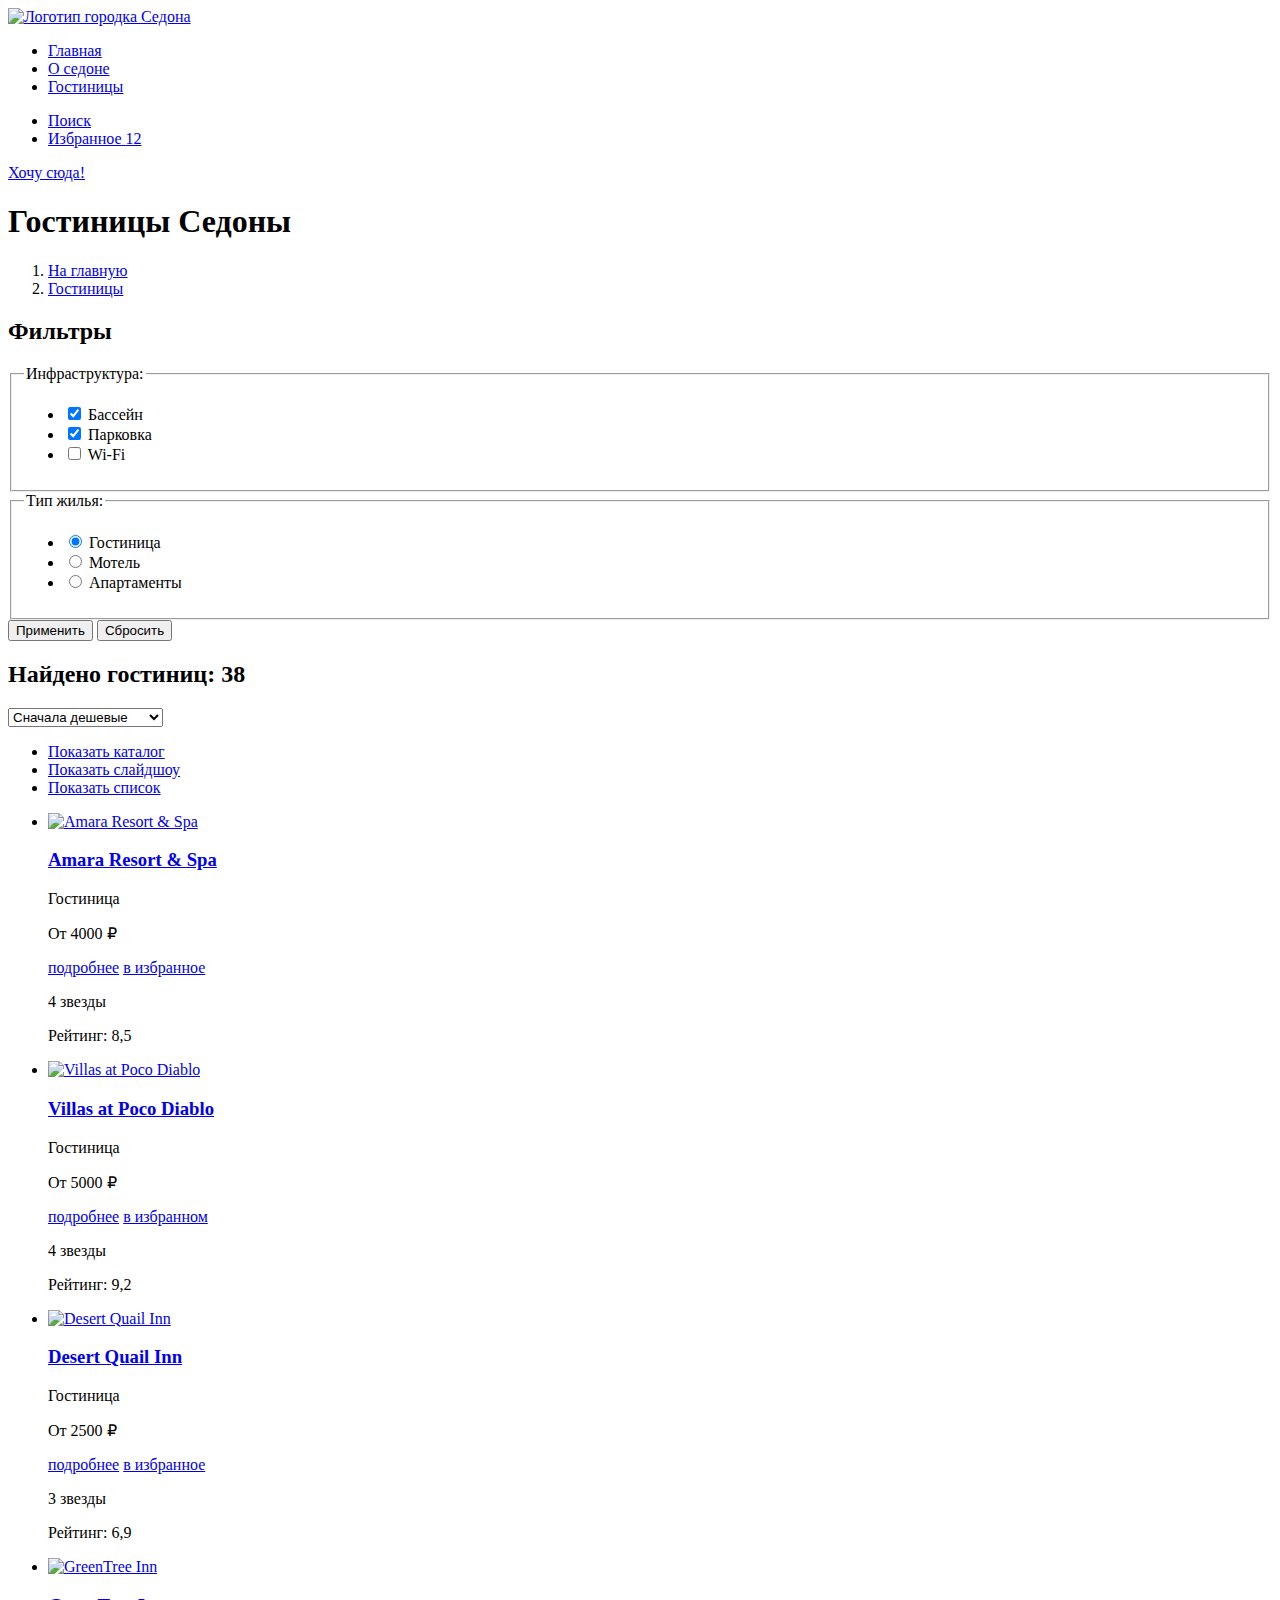
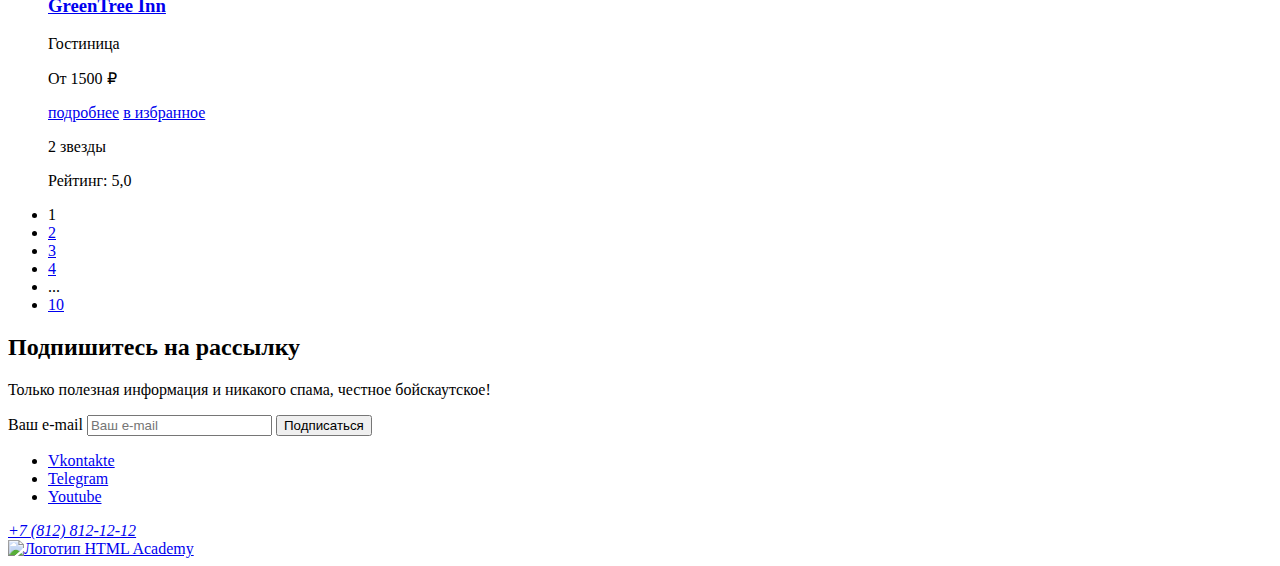
==== catalog.html @ dc504901 "Добавляет верстку с первой редакцией" ====
<!DOCTYPE html>
<html lang="ru">

  <head>
    <meta charset="utf-8">
    <title>Список гостиниц Седоны</title>
  </head>

  <body>
    <header class="main-header">
      <nav class="navigation">
        <a class="navigation-logo" href="index.html">
          <img class="header-logo" src="#" alt="Логотип городка Седона">
        </a>
        <ul class="navigation-list">
          <li class="navigation-item">
            <a class="navigation-link" href="index.html">Главная</a>
          </li>
          <li class="navigation-item">
            <a class="navigation-link" href="about.html">О седоне</a>
          </li>
          <li class="navigation-item">
            <a class="navigation-link" href="catalog.html">Гостиницы</a>
          </li>
        </ul>
        <ul class="navigation-list navigation-user">
          <li class="navigation-item-icon">
            <a class="navigation-link-icon" href="#">
              <span class="visually-hidden">Поиск</span>
            </a>
          </li>
          <li class="navigation-item-icon">
            <a class="navigation-link-icon" href="#">
              <span class="visually-hidden">Избранное</span>
              <span class="notifiaction-quantity">12</span>
            </a>
          </li>
        </ul>
        <a class="navigation-button button-brown" href="#">Хочу сюда!</a>
      </nav>
    </header>
    <main class="main-inner">
      <h1 class="inner-header-title">Гостиницы Седоны</h1>
      <ol class="breadcrumbs-list">
        <li class="breadcrumbs-item">
          <a class="bredcrumbs-link breadcrumbs-index" href="index.html">
            <span class="visually-hidden">На главную</span>
          </a>
        </li>
        <li class="breadcrumbs-item">
          <a class="catalog-list" href="#">Гостиницы</a>
        </li>
      </ol>
      <section class="filter">
        <h2 class="visually-hidden">Фильтры</h2>
        <form class="catalog-filter" action="https://echo.htmlacademy.ru/" method="get">
          <fieldset class="catalog-filter-group">
            <legend class="catalog-filter-title">Инфраструктура:</legend>
            <ul class="catalog-filter-list">
              <li class="catalog-filter-item">
                <label class="control">
                  <input class="control-input" type="checkbox" name="swimming-pool" checked>
                  Бассейн
                </label>
              </li>
              <li class="catalog-filter-item">
                <label class="control">
                  <input class="control-input" type="checkbox" name="parking" checked>
                  Парковка
                </label>
              </li>
              <li class="catalog-filter-item">
                <label class="control">
                  <input class="control-input" type="checkbox" name="wi-fi">
                  Wi-Fi
                </label>
              </li>
            </ul>
          </fieldset>
          <fieldset class="catalog-filter-group">
            <legend class="catalog-filter-title">Тип жилья:</legend>
            <ul class="catalog-filter-list">
              <li class="catalog-filter-item">
                <label class="control">
                  <input class="control-input" type="radio" name="accomodation" value="hotel" checked>
                  Гостиница
                </label>
              </li>
              <li class="catalog-filter-item">
                <label class="control">
                  <input class="control-input" type="radio" name="accomodation" value="motel">
                  Мотель
                </label>
              </li>
              <li class="catalog-filter-item">
                <label class="control">
                  <input class="control-input" type="radio" name="accomodation" value="apartment">
                  Апартаменты
                </label>
              </li>
            </ul>
          </fieldset>
          <button class="button button-blue" type="submit">Применить</button>
          <button class="button button-transparent" type="reset">Сбросить</button>
        </form>
        <h2 class="accomodation-found">Найдено гостиниц: <span>38</span></h2>
        <select class="select-control" aria-label="Сортировка">
          <option value="cheap" selected>Сначала дешевые</option>
          <option value="popular">Сначала популярные</option>
          <option value="expensive">Сначала дорогие</option>
        </select>
        <ul class="view-button">
          <li class="view-button-item">
            <a class="button-view active" href="#">
              <span class="visually-hidden">Показать каталог</span>
            </a>
          </li>
          <li class="view-button-item">
            <a class="button-view" href="#">
              <span class="visually-hidden">Показать слайдшоу</span>
            </a>
          </li>
          <li class="view-button-item">
            <a class="button-view" href="#">
              <span class="visually-hidden">Показать список</span>
            </a>
          </li>
        </ul>
        <ul class="accomodation-list">
          <li class="card">
            <a class="card-link" href="accomodation.html">
              <img class="card-image" src="#" alt="Amara Resort & Spa">
              <h3 class="card-title">Amara Resort & Spa</h3>
            </a>
            <p class="card-type">Гостиница</p>
            <p class="card-value">От 4000 ₽</p>
            <a class="card-button-more button-brown" href="#">подробнее</a>
            <a class="card-button-favorites button-blue" href="#">в избранное</a>
            <p class="card-stars four-stars"><span class="visually-hidden">4 звезды</span></p>
            <p class="card-rating">Рейтинг: 8,5</p>
          </li>
          <li class="card">
            <a class="card-link" href="accomodation.html">
              <img class="card-image" src="#" alt="Villas at Poco Diablo">
              <h3 class="card-title">Villas at Poco Diablo</h3>
            </a>
            <p class="card-type">Гостиница</p>
            <p class="card-value">От 5000 ₽</p>
            <a class="card-button-more button-brown" href="#">подробнее</a>
            <a class="card-button-favorites button-green" href="#">в избранном</a>
            <p class="card-stars four-stars"><span class="visually-hidden">4 звезды</span></p>
            <p class="card-rating">Рейтинг: 9,2</p>
          </li>
          <li class="card">
            <a class="card-link" href="accomodation.html">
              <img class="card-image" src="#" alt="Desert Quail Inn">
              <h3 class="card-title">Desert Quail Inn</h3>
            </a>
            <p class="card-type">Гостиница</p>
            <p class="card-value">От 2500 ₽</p>
            <a class="card-button-more button-brown" href="#">подробнее</a>
            <a class="card-button-favorites button-blue" href="#">в избранное</a>
            <p class="card-stars three-stars"><span class="visually-hidden">3 звезды</span></p>
            <p class="card-rating">Рейтинг: 6,9</p>
          </li>
          <li class="card">
            <a class="card-link" href="accomodation.html">
              <img class="card-image" src="#" alt="GreenTree Inn">
              <h3 class="card-title">GreenTree Inn</h3>
            </a>
            <p class="card-type">Гостиница</p>
            <p class="card-value">От 1500 ₽</p>
            <a class="card-button-more button-brown" href="#">подробнее</a>
            <a class="card-button-favorites button-blue" href="#">в избранное</a>
            <p class="card-stars two-stars"><span class="visually-hidden">2 звезды</span></p>
            <p class="card-rating">Рейтинг: 5,0</p>
          </li>
        </ul>
        <ul class="pagination">
          <li class="pagination-item">
            <a class="pagination-link pagination-active">1</a>
          </li>
          <li class="pagination-item">
            <a class="pagination-link" href="#">2</a>
          </li>
          <li class="pagination-item">
            <a class="pagination-link" href="#">3</a>
          </li>
          <li class="pagination-item">
            <a class="pagination-link" href="#">4</a>
          </li>
          <li class="pagination-item">
            <a class="pagination-text">...</a>
          </li>
          <li class="pagination-item">
            <a class="pagination-link" href="#">10</a>
          </li>
        </ul>
      </section>
      <section class="newsletter">
        <h2 class="newsletter-title">Подпишитесь на рассылку</h2>
        <p class="newsletter-features">Только полезная информация и никакого спама, честное бойскаутское!</p>
        <form class="newsletter-form" action="https://echo.htmlacademy.ru/" method="post">
          <label for="newsletter-email">Ваш e-mail</label>
          <input class="field" placeholder="Ваш e-mail" type="email" name="newsletter-email" id="newsletter-email"
            required>
          <button class="newsletter-button" type="submit">
            <span class="subscription-button">Подписаться</span>
          </button>
        </form>
      </section>
    </main>
    <footer class="main-footer">
      <ul class="social-list">
        <li class="social-item">
          <a class="button-icon" href="https://vk.com/htmlacademy">
            <span class="visually-hidden">Vkontakte</span>
          </a>
        </li>
        <li class="social-item">
          <a class="button-icon" href="https://t.me/htmlacademy">
            <span class="visually-hidden">Telegram</span>
          </a>
        </li>
        <li class="social-item">
          <a class="button-icon" href="https://www.youtube.com/user/htmlacademyru">
            <span class="visually-hidden">Youtube</span>
          </a>
        </li>
      </ul>
      <address class="footer-phone">
        <a class="footer-phone-call" href="tel:+78128121212">+7 (812) 812-12-12</a>
      </address>
      <a class="copyright" href="https://htmlacademy.ru/">
        <img class="htmlacademy-logo" src="#" alt="Логотип HTML Academy">
      </a>
    </footer>
  </body>

</html>
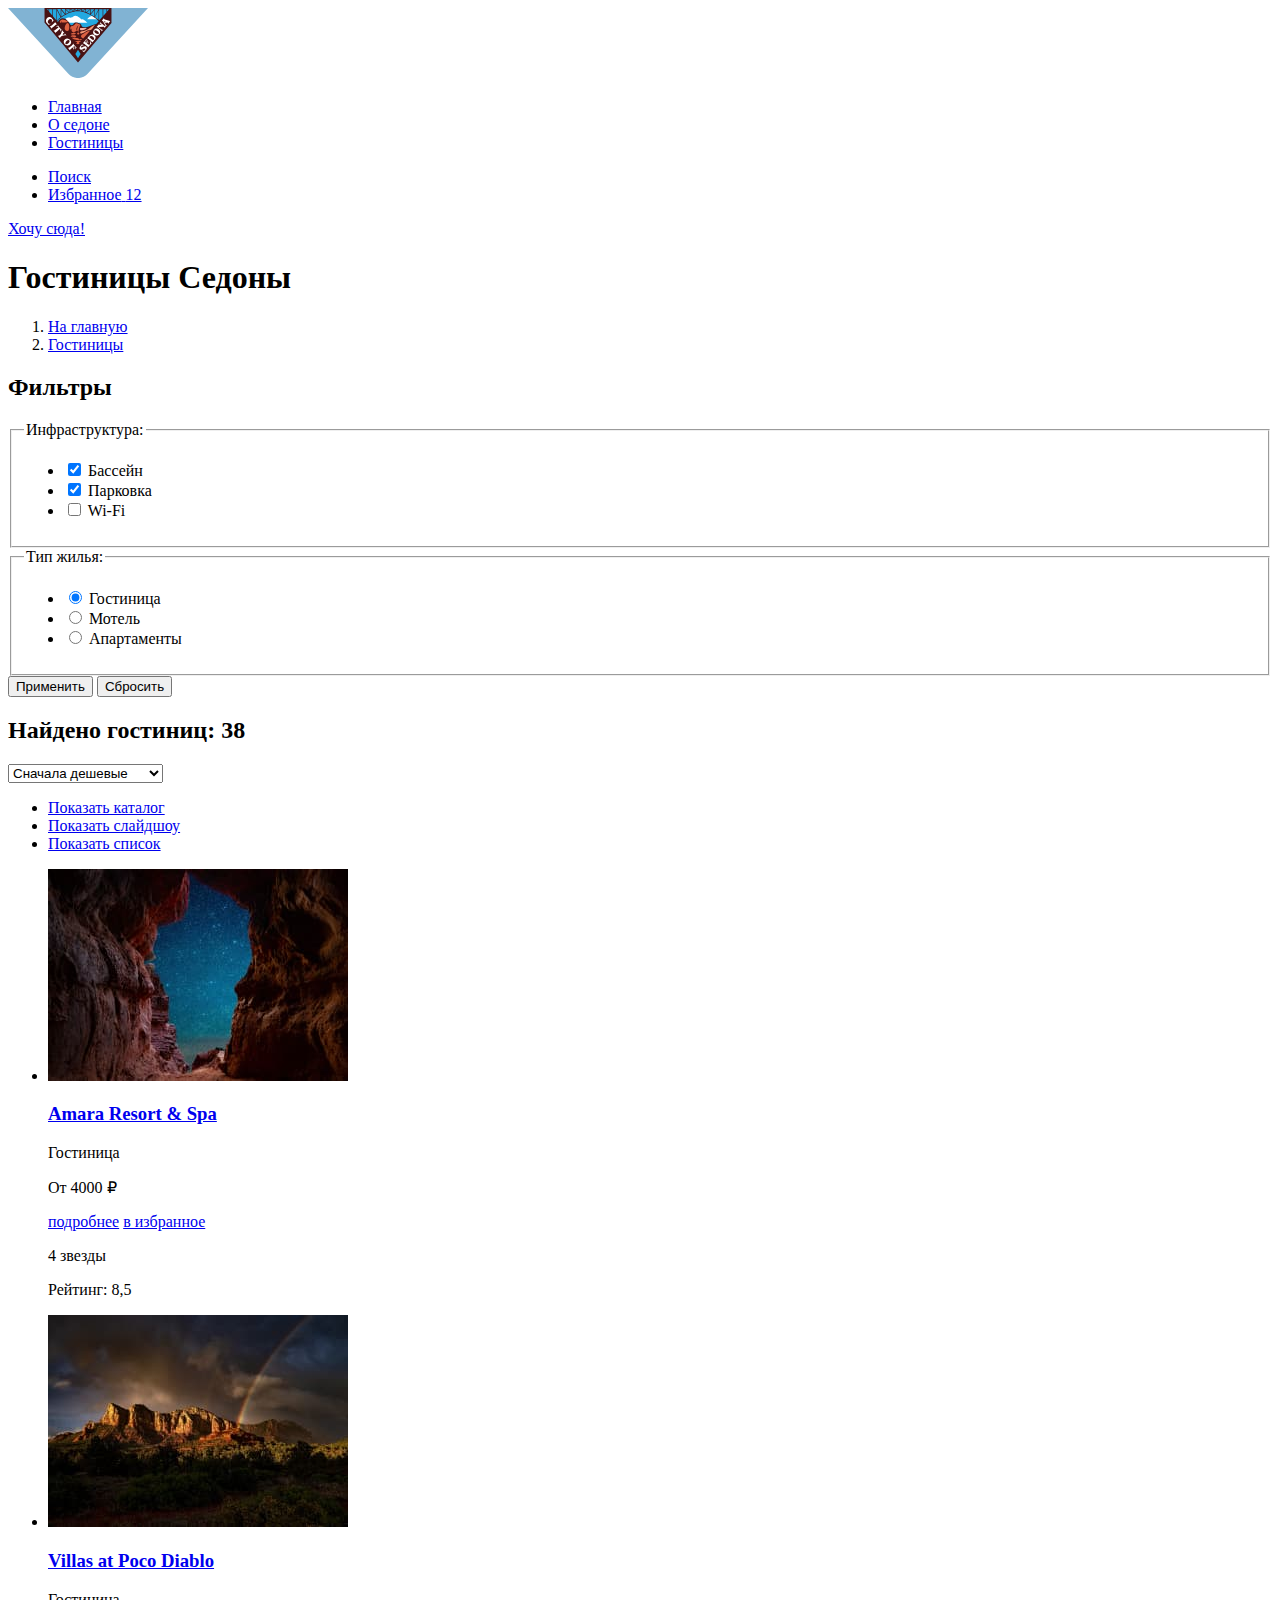
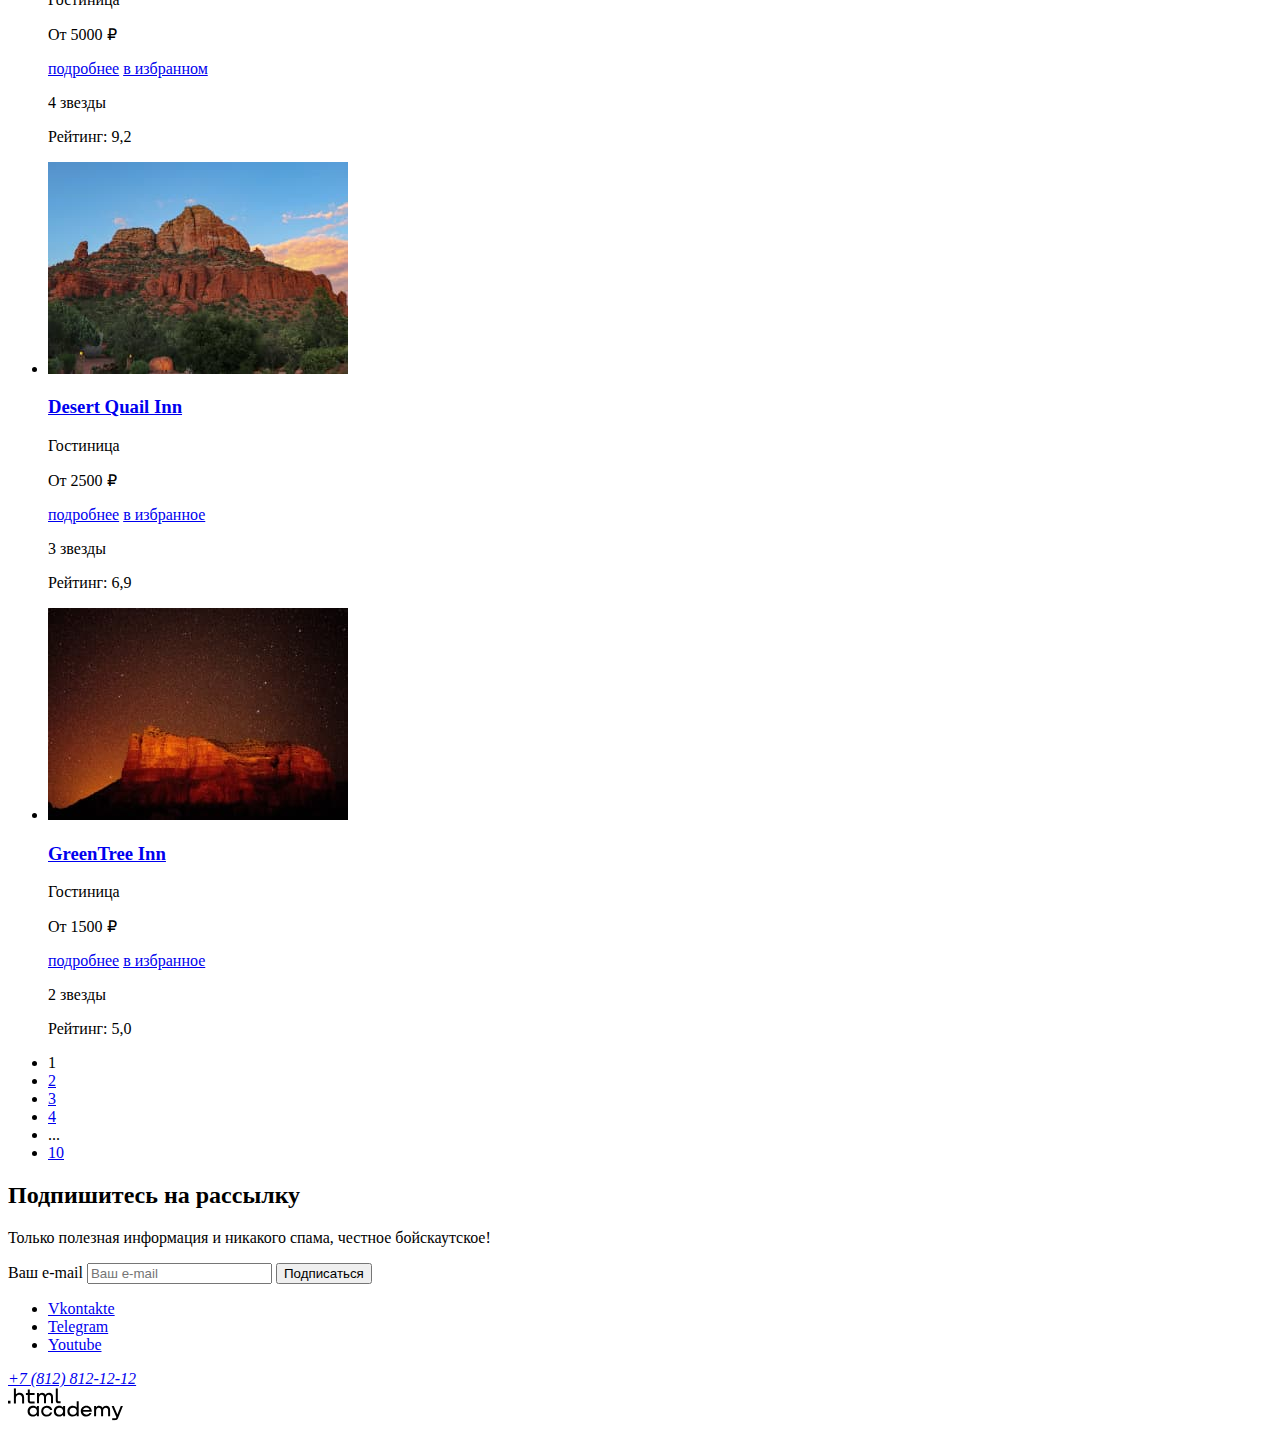
==== commit d54ff46a: "Добавляет классы и контентные изображения" ====
--- a/catalog.html
+++ b/catalog.html
@@ -10,7 +10,8 @@
     <header class="main-header">
       <nav class="navigation">
         <a class="navigation-logo" href="index.html">
-          <img class="header-logo" src="#" alt="Логотип городка Седона">
+          <img class="header-logo" src="images/logo_navigation.svg" width="140" height="70"
+            alt="Логотип городка Седона">
         </a>
         <ul class="navigation-list">
           <li class="navigation-item">
@@ -36,7 +37,7 @@
             </a>
           </li>
         </ul>
-        <a class="navigation-button button-brown" href="#">Хочу сюда!</a>
+        <a class="button navigation-button button-brown" href="#">Хочу сюда!</a>
       </nav>
     </header>
     <main class="main-inner">
@@ -129,49 +130,53 @@
         <ul class="accomodation-list">
           <li class="card">
             <a class="card-link" href="accomodation.html">
-              <img class="card-image" src="#" alt="Amara Resort & Spa">
+              <img class="card-image" src="images/hotel-1.jpg" width="300" height="212"
+                alt="Звездное ночное небо сквозь ущелье">
               <h3 class="card-title">Amara Resort & Spa</h3>
             </a>
             <p class="card-type">Гостиница</p>
             <p class="card-value">От 4000 ₽</p>
-            <a class="card-button-more button-brown" href="#">подробнее</a>
-            <a class="card-button-favorites button-blue" href="#">в избранное</a>
+            <a class="button card-button-more button-brown" href="#">подробнее</a>
+            <a class="button card-button-favorites button-blue" href="#">в избранное</a>
             <p class="card-stars four-stars"><span class="visually-hidden">4 звезды</span></p>
             <p class="card-rating">Рейтинг: 8,5</p>
           </li>
           <li class="card">
             <a class="card-link" href="accomodation.html">
-              <img class="card-image" src="#" alt="Villas at Poco Diablo">
+              <img class="card-image" src="images/hotel-2.jpg" width="300" height="212"
+                alt="Каньон на фоне туч и радуги">
               <h3 class="card-title">Villas at Poco Diablo</h3>
             </a>
             <p class="card-type">Гостиница</p>
             <p class="card-value">От 5000 ₽</p>
-            <a class="card-button-more button-brown" href="#">подробнее</a>
-            <a class="card-button-favorites button-green" href="#">в избранном</a>
+            <a class="button card-button-more button-brown" href="#">подробнее</a>
+            <a class="button card-button-favorites button-green" href="#">в избранном</a>
             <p class="card-stars four-stars"><span class="visually-hidden">4 звезды</span></p>
             <p class="card-rating">Рейтинг: 9,2</p>
           </li>
           <li class="card">
             <a class="card-link" href="accomodation.html">
-              <img class="card-image" src="#" alt="Desert Quail Inn">
+              <img class="card-image" src="images/hotel-3.jpg" width="300" height="212"
+                alt="Каньон посреди деревьев в ясный день">
               <h3 class="card-title">Desert Quail Inn</h3>
             </a>
             <p class="card-type">Гостиница</p>
             <p class="card-value">От 2500 ₽</p>
-            <a class="card-button-more button-brown" href="#">подробнее</a>
-            <a class="card-button-favorites button-blue" href="#">в избранное</a>
+            <a class="button card-button-more button-brown" href="#">подробнее</a>
+            <a class="button card-button-favorites button-blue" href="#">в избранное</a>
             <p class="card-stars three-stars"><span class="visually-hidden">3 звезды</span></p>
             <p class="card-rating">Рейтинг: 6,9</p>
           </li>
           <li class="card">
             <a class="card-link" href="accomodation.html">
-              <img class="card-image" src="#" alt="GreenTree Inn">
+              <img class="card-image" src="images/hotel-4.jpg" width="300" height="212"
+                alt="Каньон на фоне звездного ночного неба">
               <h3 class="card-title">GreenTree Inn</h3>
             </a>
             <p class="card-type">Гостиница</p>
             <p class="card-value">От 1500 ₽</p>
-            <a class="card-button-more button-brown" href="#">подробнее</a>
-            <a class="card-button-favorites button-blue" href="#">в избранное</a>
+            <a class="button card-button-more button-brown" href="#">подробнее</a>
+            <a class="button card-button-favorites button-blue" href="#">в избранное</a>
             <p class="card-stars two-stars"><span class="visually-hidden">2 звезды</span></p>
             <p class="card-rating">Рейтинг: 5,0</p>
           </li>
@@ -198,13 +203,13 @@
         </ul>
       </section>
       <section class="newsletter">
-        <h2 class="newsletter-title">Подпишитесь на рассылку</h2>
-        <p class="newsletter-features">Только полезная информация и никакого спама, честное бойскаутское!</p>
+        <h2 class="information">Подпишитесь на рассылку</h2>
+        <p class="features">Только полезная информация и никакого спама, честное бойскаутское!</p>
         <form class="newsletter-form" action="https://echo.htmlacademy.ru/" method="post">
           <label for="newsletter-email">Ваш e-mail</label>
           <input class="field" placeholder="Ваш e-mail" type="email" name="newsletter-email" id="newsletter-email"
             required>
-          <button class="newsletter-button" type="submit">
+          <button class="button button-big button-blue" type="submit">
             <span class="subscription-button">Подписаться</span>
           </button>
         </form>
@@ -212,17 +217,17 @@
     </main>
     <footer class="main-footer">
       <ul class="social-list">
-        <li class="social-item">
+        <li class="social-list-item">
           <a class="button-icon" href="https://vk.com/htmlacademy">
             <span class="visually-hidden">Vkontakte</span>
           </a>
         </li>
-        <li class="social-item">
+        <li class="social-list-item">
           <a class="button-icon" href="https://t.me/htmlacademy">
             <span class="visually-hidden">Telegram</span>
           </a>
         </li>
-        <li class="social-item">
+        <li class="social-list-item">
           <a class="button-icon" href="https://www.youtube.com/user/htmlacademyru">
             <span class="visually-hidden">Youtube</span>
           </a>
@@ -232,7 +237,8 @@
         <a class="footer-phone-call" href="tel:+78128121212">+7 (812) 812-12-12</a>
       </address>
       <a class="copyright" href="https://htmlacademy.ru/">
-        <img class="htmlacademy-logo" src="#" alt="Логотип HTML Academy">
+        <img class="htmlacademy-logo" src="images/logo_htmlacademy.svg" width="115" height="33"
+          alt="Логотип HTML Academy">
       </a>
     </footer>
   </body>
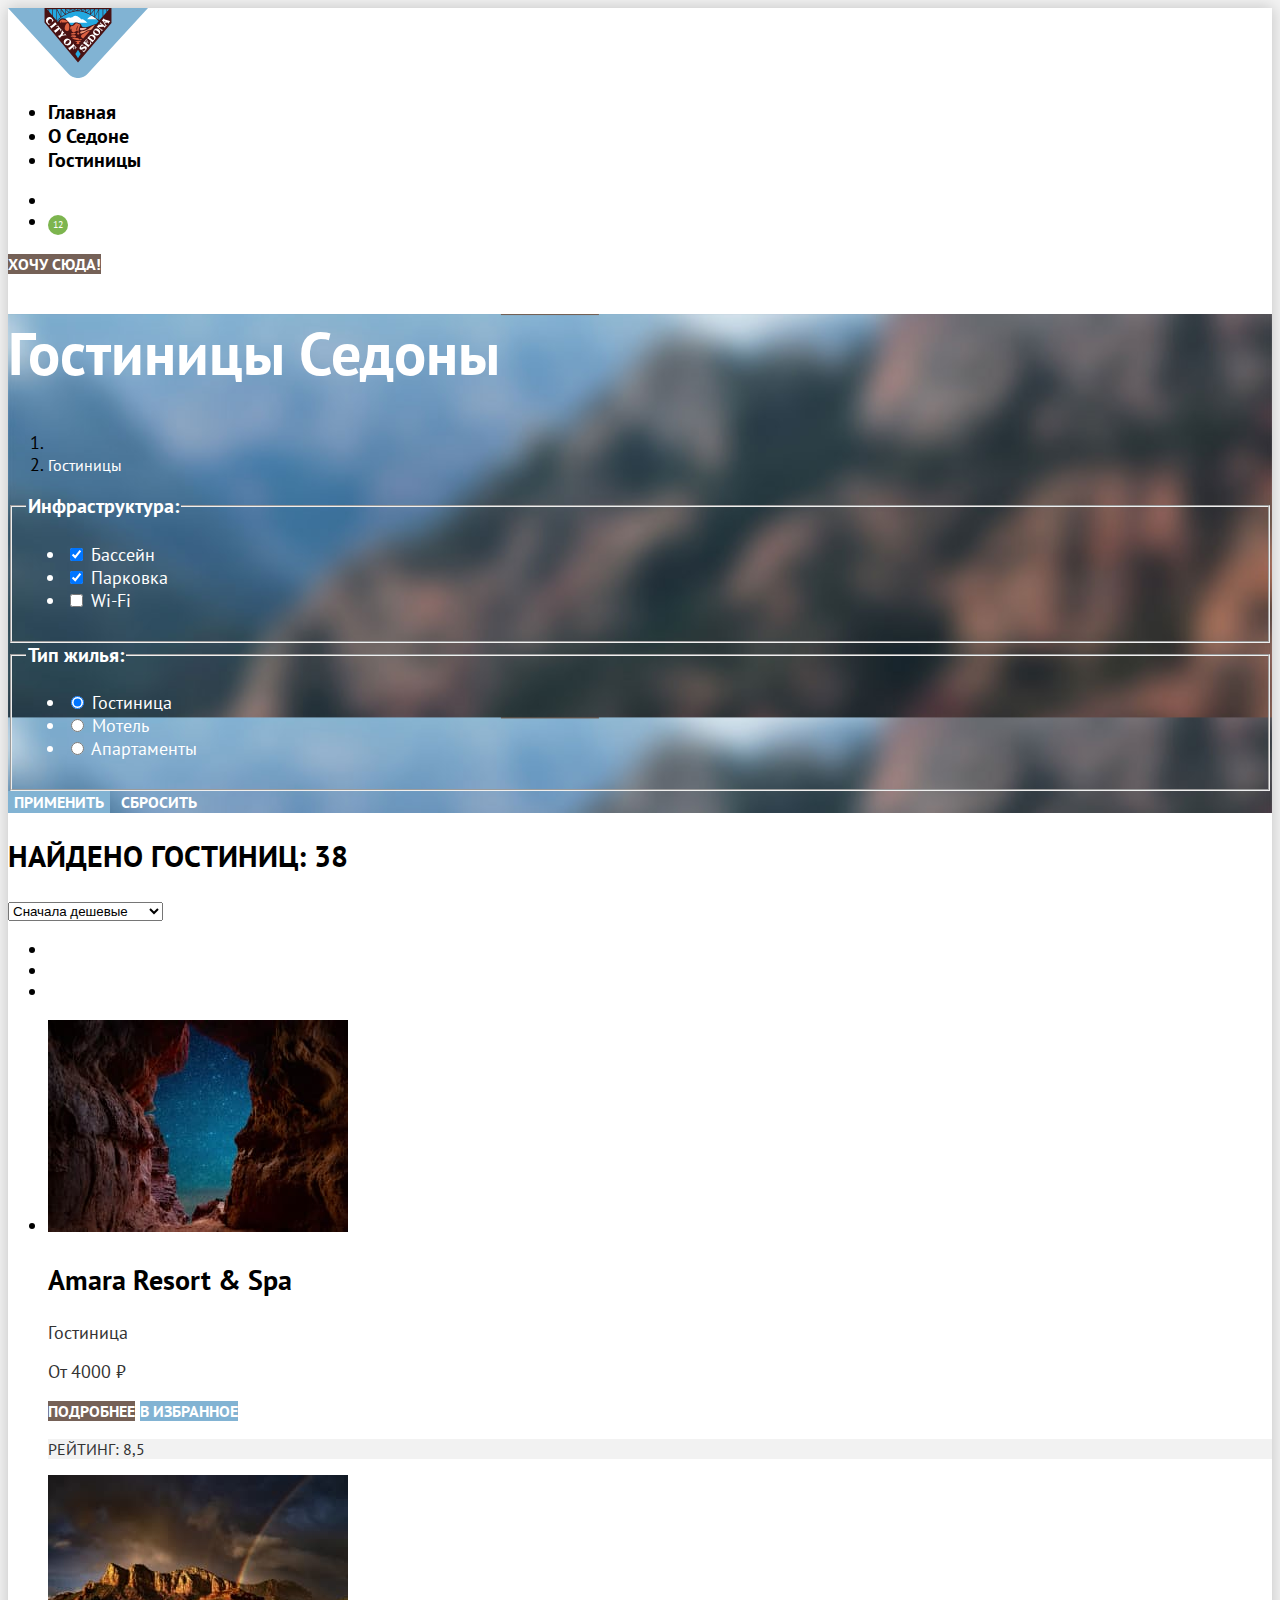
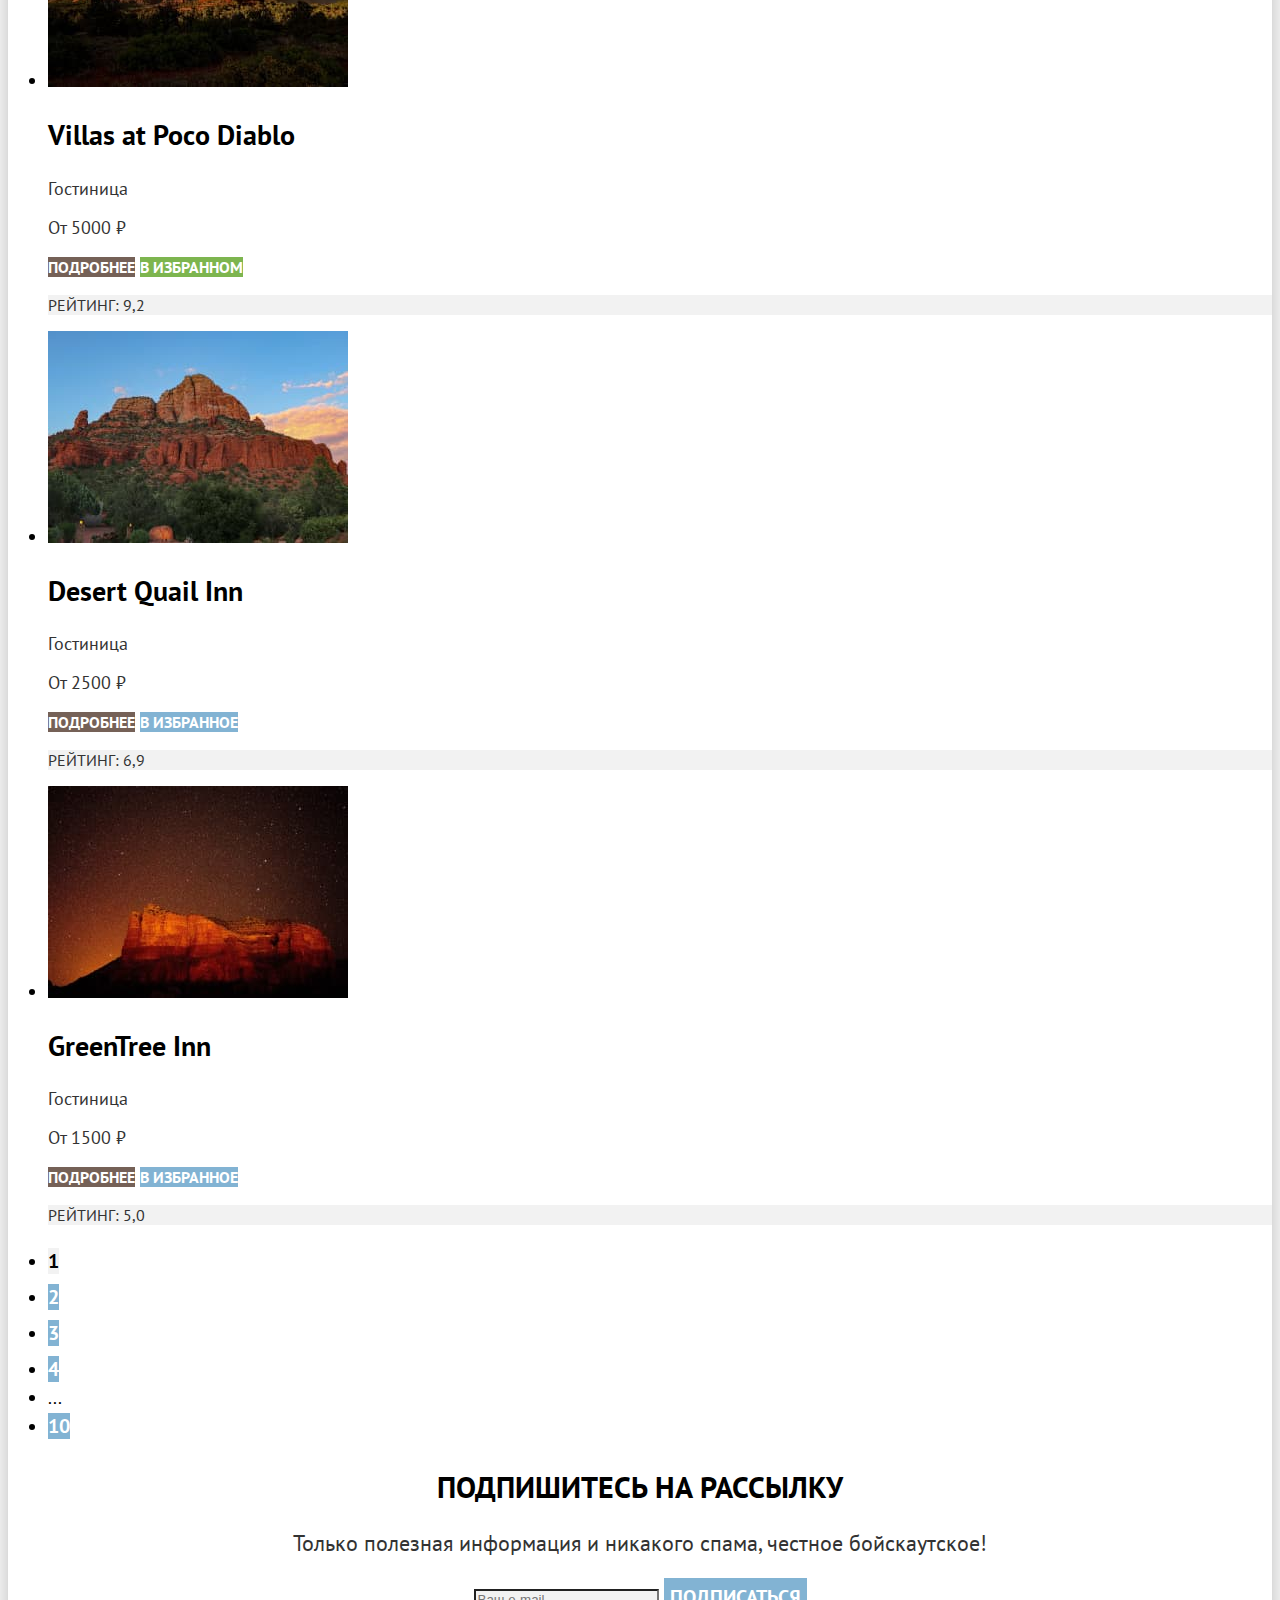
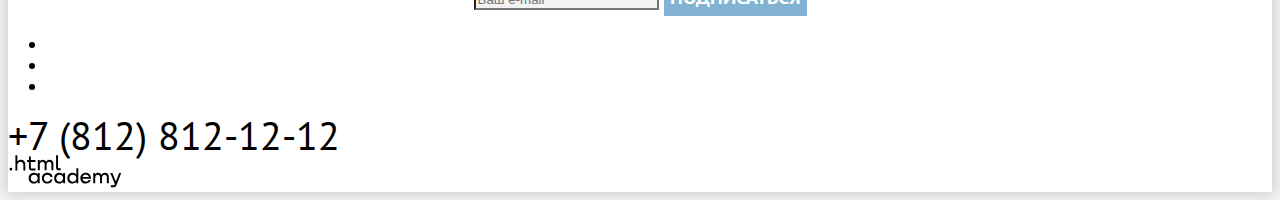
==== commit 2e018c9a: "Добавляет базовые стили" ====
--- a/catalog.html
+++ b/catalog.html
@@ -3,112 +3,116 @@
 
   <head>
     <meta charset="utf-8">
+    <link rel="stylesheet" href="styles/styles.css">
     <title>Список гостиниц Седоны</title>
   </head>
 
   <body>
-    <header class="main-header">
-      <nav class="navigation">
-        <a class="navigation-logo" href="index.html">
-          <img class="header-logo" src="images/logo_navigation.svg" width="140" height="70"
-            alt="Логотип городка Седона">
-        </a>
-        <ul class="navigation-list">
-          <li class="navigation-item">
-            <a class="navigation-link" href="index.html">Главная</a>
-          </li>
-          <li class="navigation-item">
-            <a class="navigation-link" href="about.html">О седоне</a>
-          </li>
-          <li class="navigation-item">
-            <a class="navigation-link" href="catalog.html">Гостиницы</a>
-          </li>
-        </ul>
-        <ul class="navigation-list navigation-user">
-          <li class="navigation-item-icon">
-            <a class="navigation-link-icon" href="#">
-              <span class="visually-hidden">Поиск</span>
-            </a>
-          </li>
-          <li class="navigation-item-icon">
-            <a class="navigation-link-icon" href="#">
-              <span class="visually-hidden">Избранное</span>
-              <span class="notifiaction-quantity">12</span>
-            </a>
-          </li>
-        </ul>
-        <a class="button navigation-button button-brown" href="#">Хочу сюда!</a>
-      </nav>
-    </header>
-    <main class="main-inner">
-      <h1 class="inner-header-title">Гостиницы Седоны</h1>
-      <ol class="breadcrumbs-list">
-        <li class="breadcrumbs-item">
-          <a class="bredcrumbs-link breadcrumbs-index" href="index.html">
-            <span class="visually-hidden">На главную</span>
+    <div class="wrapper">
+      <header class="main-header">
+        <nav class="navigation">
+          <a class="navigation-logo" href="index.html">
+            <img class="header-logo" src="images/logo_navigation.svg" width="140" height="70"
+              alt="Логотип городка Седона">
           </a>
-        </li>
-        <li class="breadcrumbs-item">
-          <a class="catalog-list" href="#">Гостиницы</a>
-        </li>
-      </ol>
-      <section class="filter">
-        <h2 class="visually-hidden">Фильтры</h2>
-        <form class="catalog-filter" action="https://echo.htmlacademy.ru/" method="get">
-          <fieldset class="catalog-filter-group">
-            <legend class="catalog-filter-title">Инфраструктура:</legend>
-            <ul class="catalog-filter-list">
-              <li class="catalog-filter-item">
-                <label class="control">
-                  <input class="control-input" type="checkbox" name="swimming-pool" checked>
-                  Бассейн
-                </label>
-              </li>
-              <li class="catalog-filter-item">
-                <label class="control">
-                  <input class="control-input" type="checkbox" name="parking" checked>
-                  Парковка
-                </label>
-              </li>
-              <li class="catalog-filter-item">
-                <label class="control">
-                  <input class="control-input" type="checkbox" name="wi-fi">
-                  Wi-Fi
-                </label>
-              </li>
-            </ul>
-          </fieldset>
-          <fieldset class="catalog-filter-group">
-            <legend class="catalog-filter-title">Тип жилья:</legend>
-            <ul class="catalog-filter-list">
-              <li class="catalog-filter-item">
-                <label class="control">
-                  <input class="control-input" type="radio" name="accomodation" value="hotel" checked>
-                  Гостиница
-                </label>
-              </li>
-              <li class="catalog-filter-item">
-                <label class="control">
-                  <input class="control-input" type="radio" name="accomodation" value="motel">
-                  Мотель
-                </label>
-              </li>
-              <li class="catalog-filter-item">
-                <label class="control">
-                  <input class="control-input" type="radio" name="accomodation" value="apartment">
-                  Апартаменты
-                </label>
-              </li>
-            </ul>
-          </fieldset>
-          <button class="button button-blue" type="submit">Применить</button>
-          <button class="button button-transparent" type="reset">Сбросить</button>
-        </form>
+          <ul class="navigation-list">
+            <li class="navigation-item">
+              <a class="navigation-link" href="index.html">Главная</a>
+            </li>
+            <li class="navigation-item">
+              <a class="navigation-link" href="about.html">О Седоне</a>
+            </li>
+            <li class="navigation-item">
+              <a class="navigation-link" href="catalog.html">Гостиницы</a>
+            </li>
+          </ul>
+          <ul class="navigation-list navigation-user">
+            <li class="navigation-item-icon">
+              <a class="navigation-link-icon" href="#">
+                <span class="visually-hidden">Поиск</span>
+              </a>
+            </li>
+            <li class="navigation-item-icon">
+              <a class="navigation-link-icon" href="#">
+                <span class="visually-hidden">Избранное</span>
+                <span class="notifiaction-quantity">12</span>
+              </a>
+            </li>
+          </ul>
+          <a class="button navigation-button button-brown" href="#">Хочу сюда!</a>
+        </nav>
+      </header>
+      <main class="main-inner">
+        <div class="main-inner-filter">
+          <h1 class="inner-header-title">Гостиницы Седоны</h1>
+          <ol class="breadcrumbs-list">
+            <li class="breadcrumbs-item">
+              <a class="bredcrumbs-link breadcrumbs-index" href="index.html">
+                <span class="visually-hidden">На главную</span>
+              </a>
+            </li>
+            <li class="breadcrumbs-item">
+              <a class="catalog-list" href="#">Гостиницы</a>
+            </li>
+          </ol>
+          <section class="filter">
+            <h2 class="visually-hidden">Фильтры</h2>
+            <form class="catalog-filter" action="https://echo.htmlacademy.ru/" method="get">
+              <fieldset class="catalog-filter-group">
+                <legend class="catalog-filter-title">Инфраструктура:</legend>
+                <ul class="catalog-filter-list">
+                  <li class="catalog-filter-item">
+                    <label class="control">
+                      <input class="control-input" type="checkbox" name="swimming-pool" checked>
+                      Бассейн
+                    </label>
+                  </li>
+                  <li class="catalog-filter-item">
+                    <label class="control">
+                      <input class="control-input" type="checkbox" name="parking" checked>
+                      Парковка
+                    </label>
+                  </li>
+                  <li class="catalog-filter-item">
+                    <label class="control">
+                      <input class="control-input" type="checkbox" name="wi-fi">
+                      Wi-Fi
+                    </label>
+                  </li>
+                </ul>
+              </fieldset>
+              <fieldset class="catalog-filter-group">
+                <legend class="catalog-filter-title">Тип жилья:</legend>
+                <ul class="catalog-filter-list">
+                  <li class="catalog-filter-item">
+                    <label class="control">
+                      <input class="control-input" type="radio" name="accomodation" value="hotel" checked>
+                      Гостиница
+                    </label>
+                  </li>
+                  <li class="catalog-filter-item">
+                    <label class="control">
+                      <input class="control-input" type="radio" name="accomodation" value="motel">
+                      Мотель
+                    </label>
+                  </li>
+                  <li class="catalog-filter-item">
+                    <label class="control">
+                      <input class="control-input" type="radio" name="accomodation" value="apartment">
+                      Апартаменты
+                    </label>
+                  </li>
+                </ul>
+              </fieldset>
+              <button class="button button-blue" type="submit">Применить</button>
+              <button class="button button-transparent" type="reset">Сбросить</button>
+            </form>
+        </div>
         <h2 class="accomodation-found">Найдено гостиниц: <span>38</span></h2>
         <select class="select-control" aria-label="Сортировка">
-          <option value="cheap" selected>Сначала дешевые</option>
-          <option value="popular">Сначала популярные</option>
-          <option value="expensive">Сначала дорогие</option>
+          <option value="cheap" class="change-color" selected>Сначала дешевые</option>
+          <option value="popular" class="change-color">Сначала популярные</option>
+          <option value="expensive" class="change-color">Сначала дорогие</option>
         </select>
         <ul class="view-button">
           <li class="view-button-item">
@@ -134,8 +138,8 @@
                 alt="Звездное ночное небо сквозь ущелье">
               <h3 class="card-title">Amara Resort & Spa</h3>
             </a>
-            <p class="card-type">Гостиница</p>
-            <p class="card-value">От 4000 ₽</p>
+            <p class="card-type change-color">Гостиница</p>
+            <p class="card-value change-color">От 4000 ₽</p>
             <a class="button card-button-more button-brown" href="#">подробнее</a>
             <a class="button card-button-favorites button-blue" href="#">в избранное</a>
             <p class="card-stars four-stars"><span class="visually-hidden">4 звезды</span></p>
@@ -147,8 +151,8 @@
                 alt="Каньон на фоне туч и радуги">
               <h3 class="card-title">Villas at Poco Diablo</h3>
             </a>
-            <p class="card-type">Гостиница</p>
-            <p class="card-value">От 5000 ₽</p>
+            <p class="card-type change-color">Гостиница</p>
+            <p class="card-value change-color">От 5000 ₽</p>
             <a class="button card-button-more button-brown" href="#">подробнее</a>
             <a class="button card-button-favorites button-green" href="#">в избранном</a>
             <p class="card-stars four-stars"><span class="visually-hidden">4 звезды</span></p>
@@ -160,8 +164,8 @@
                 alt="Каньон посреди деревьев в ясный день">
               <h3 class="card-title">Desert Quail Inn</h3>
             </a>
-            <p class="card-type">Гостиница</p>
-            <p class="card-value">От 2500 ₽</p>
+            <p class="card-type change-color">Гостиница</p>
+            <p class="card-value change-color">От 2500 ₽</p>
             <a class="button card-button-more button-brown" href="#">подробнее</a>
             <a class="button card-button-favorites button-blue" href="#">в избранное</a>
             <p class="card-stars three-stars"><span class="visually-hidden">3 звезды</span></p>
@@ -173,8 +177,8 @@
                 alt="Каньон на фоне звездного ночного неба">
               <h3 class="card-title">GreenTree Inn</h3>
             </a>
-            <p class="card-type">Гостиница</p>
-            <p class="card-value">От 1500 ₽</p>
+            <p class="card-type change-color">Гостиница</p>
+            <p class="card-value change-color">От 1500 ₽</p>
             <a class="button card-button-more button-brown" href="#">подробнее</a>
             <a class="button card-button-favorites button-blue" href="#">в избранное</a>
             <p class="card-stars two-stars"><span class="visually-hidden">2 звезды</span></p>
@@ -201,46 +205,47 @@
             <a class="pagination-link" href="#">10</a>
           </li>
         </ul>
-      </section>
-      <section class="newsletter">
-        <h2 class="information">Подпишитесь на рассылку</h2>
-        <p class="features">Только полезная информация и никакого спама, честное бойскаутское!</p>
-        <form class="newsletter-form" action="https://echo.htmlacademy.ru/" method="post">
-          <label for="newsletter-email">Ваш e-mail</label>
-          <input class="field" placeholder="Ваш e-mail" type="email" name="newsletter-email" id="newsletter-email"
-            required>
-          <button class="button button-big button-blue" type="submit">
-            <span class="subscription-button">Подписаться</span>
-          </button>
-        </form>
-      </section>
-    </main>
-    <footer class="main-footer">
-      <ul class="social-list">
-        <li class="social-list-item">
-          <a class="button-icon" href="https://vk.com/htmlacademy">
-            <span class="visually-hidden">Vkontakte</span>
-          </a>
-        </li>
-        <li class="social-list-item">
-          <a class="button-icon" href="https://t.me/htmlacademy">
-            <span class="visually-hidden">Telegram</span>
-          </a>
-        </li>
-        <li class="social-list-item">
-          <a class="button-icon" href="https://www.youtube.com/user/htmlacademyru">
-            <span class="visually-hidden">Youtube</span>
-          </a>
-        </li>
-      </ul>
-      <address class="footer-phone">
-        <a class="footer-phone-call" href="tel:+78128121212">+7 (812) 812-12-12</a>
-      </address>
-      <a class="copyright" href="https://htmlacademy.ru/">
-        <img class="htmlacademy-logo" src="images/logo_htmlacademy.svg" width="115" height="33"
-          alt="Логотип HTML Academy">
-      </a>
-    </footer>
+        </section>
+        <section class="newsletter">
+          <h2 class="information">Подпишитесь на рассылку</h2>
+          <p class="features change-color">Только полезная информация и никакого спама, честное бойскаутское!</p>
+          <form class="newsletter-form" action="https://echo.htmlacademy.ru/" method="post">
+            <label for="newsletter-email" class="visually-hidden">Ваш e-mail</label>
+            <input class="field" placeholder="Ваш e-mail" type="email" name="newsletter-email" id="newsletter-email"
+              required>
+            <button class="button button-blue" type="submit">
+              <span class="action-button">Подписаться</span>
+            </button>
+          </form>
+        </section>
+      </main>
+      <footer class="main-footer">
+        <ul class="social-list">
+          <li class="social-list-item">
+            <a class="button-icon" href="https://vk.com/htmlacademy">
+              <span class="visually-hidden">Vkontakte</span>
+            </a>
+          </li>
+          <li class="social-list-item">
+            <a class="button-icon" href="https://t.me/htmlacademy">
+              <span class="visually-hidden">Telegram</span>
+            </a>
+          </li>
+          <li class="social-list-item">
+            <a class="button-icon" href="https://www.youtube.com/user/htmlacademyru">
+              <span class="visually-hidden">Youtube</span>
+            </a>
+          </li>
+        </ul>
+        <address class="footer-phone">
+          <a class="footer-phone-call" href="tel:+78128121212">+7 (812) 812-12-12</a>
+        </address>
+        <a class="copyright" href="https://htmlacademy.ru/">
+          <img class="htmlacademy-logo" src="images/logo_htmlacademy.svg" width="115" height="33"
+            alt="Логотип HTML Academy">
+        </a>
+      </footer>
+    </div>
   </body>
 
 </html>
--- a/styles/styles.css
+++ b/styles/styles.css
@@ -0,0 +1,271 @@
+@font-face {
+  font-family: "PT Sans";
+  font-style: normal;
+  font-weight: 400;
+  src: url("../fonts/ptsans-400.woff2") format("woff2");
+  font-display: swap;
+}
+
+@font-face {
+  font-family: "PT Sans";
+  font-style: normal;
+  font-weight: 700;
+  src: url("../fonts/ptsans-700.woff2") format("woff2");
+  font-display: swap;
+}
+
+body {
+font-family: "PT Sans", "Arial", sans-serif;
+font-size: 18px;
+line-height: 21px;
+color: #000000;
+background-color: #F2F2F2;
+font-weight: 400;
+}
+
+.navigation-link {
+  font-size: 20px;
+  line-height: 24px;
+  font-weight: 700;
+  color: #000000;
+  text-decoration:none;
+}
+
+.visually-hidden {
+  position: absolute;
+  width: 1px;
+  height: 1px;
+  margin: -1px;
+  border: 0;
+  padding: 0;
+  white-space: nowrap;
+  clip-path: inset(100%);
+  clip: rect(0 0 0 0);
+  overflow: hidden;
+}
+
+.notifiaction-quantity {
+  font-size: 10px;
+  line-height: 10px;
+  color: #FFFFFF;
+  text-align: center;
+  border-radius: 50%;
+  background-color: #7DB54F;
+  padding: 5px 3px;
+  min-width: 20px;
+  display: inline-block;
+  box-sizing: border-box;
+}
+
+.main-index .hero{
+  background-color: #63787D;
+  background-image: url("../images/decorative_cover.svg"), url("../images/main_index_background.jpg");
+  background-size: 100% auto, cover;
+  background-repeat: no-repeat;
+  background-position: center bottom, left top;
+}
+
+.information {
+  font-size: 30px;
+  line-height: 36px;
+  font-weight: 700;
+  text-align: center;
+  text-transform: uppercase;
+}
+
+.features {
+  font-size: 22px;
+  line-height: 26px;
+  text-align: center;
+}
+
+.advantages-title {
+  font-size: 24px;
+  line-height: 28px;
+  font-weight: 700;
+  text-transform: uppercase;
+  text-align: center;
+}
+
+.advantages-description {
+  text-align: center;
+}
+
+.dark-background-color {
+  color: #FFFFFF;
+  background-color: #82B3D3;
+}
+
+.light-background-color {
+  background-color: rgba(131, 179, 211, 0.12);
+}
+
+.medium-background-color {
+  background-color: rgba(131, 179, 211, 0.2);
+}
+
+.infrastructure {
+  background-color: #FFFFFF;
+}
+
+.infrastructure-title {
+  font-size: 24px;
+  line-height: 28px;
+  font-qeight: 700;
+  text-transform: uppercase;
+  text-align: center;
+}
+
+.infrastructure-description {
+  text-align: center;
+  color: #333333;
+}
+
+.main-index .newsletter {
+  background-color: #637579;
+  background-image: url("../images/index_subscription_background.png");
+  background-size: 100% auto;
+  background-repeat: no-repeat;
+  color: #FFFFFF;
+}
+
+.newsletter-email {
+ line-height: 24px;
+ background-color: #F2F2F2;
+}
+
+.newsletter {
+  text-align: center;
+}
+
+.social-list-item a {
+  text-decoration: none;
+  color: #000000;
+}
+
+.footer-phone-call {
+  font-size: 40px;
+  line-height: 40px;
+  text-align: center;
+  color: #000000;
+  text-decoration: none;
+  font-style: normal;
+}
+
+.main-inner-filter {
+  background-image: url("../images/catalog_filter_background.png");
+  repeat: no-repeat;
+  background-size: 100% auto;
+  color: #000000;
+  background-color: #656366;
+}
+
+.inner-header-title {
+  font-size: 60px;
+  line-height: 78px;
+  color: #FFFFFF;
+}
+
+.breadcrumbs-item a {
+  color: #FFFFFF;
+  font-size: 16px;
+  text-decoration: none;
+}
+
+.catalog-filter-title {
+  font-size: 20px;
+  line-height: 24px;
+  font-weight: 700;
+  color: #FFFFFF;
+}
+
+.catalog-filter-item {
+  line-height: 23px;
+  color: #FFFFFF;
+}
+
+.accomodation-found {
+  font-size: 30px;
+  line-height: 36px;
+  font-weight: 700;
+  text-transform: uppercase;
+}
+
+.card-link {
+  font-size: 24px;
+  line-height: 28px;
+  text-decoration: none;
+  color: #000000;
+}
+
+.card-rating {
+  font-size: 16px;
+  line-height: 20px;
+  text-transform: uppercase;
+  background-color: #F2F2F2;
+  color: #333333;
+}
+
+.pagination-link {
+  font-size: 20px;
+  line-height: 36px;
+  font-weight: 700;
+  color: #FFFFFF;
+  background-color: #82B3D3;
+  text-decoration: none;
+}
+
+.pagination-active {
+  color: #000000;
+  background-color: #F2F2F2;
+}
+
+.change-color {
+  color: #333333;
+}
+
+.button {
+  color: #FFFFFF;
+  text-decoration: none;
+  text-transform: uppercase;
+  font-weight: 700;
+  font-size: 16px;
+  line-height: 20px;
+  text-align: center;
+  border: none;
+  font-family: "PT Sans";
+}
+
+.button-brown {
+  background-color: #756157;
+}
+
+.button-blue {
+  background-color: #82B3D3;
+}
+
+.button-green {
+  background-color: #7DB54F;
+}
+
+.button-transparent {
+  background-color: transparent;
+}
+
+.action-button {
+  font-size: 20px;
+  line-height: 36px;
+}
+
+.field {
+  background-color: #F2F2F2;
+}
+
+.wrapper {
+  box-shadow: 0px 0px 15px 0px rgba(0, 0, 0, 0.2);
+  background-color: #FFFFFF;
+}
+
+.hotel-search {
+  text-align: center;
+}
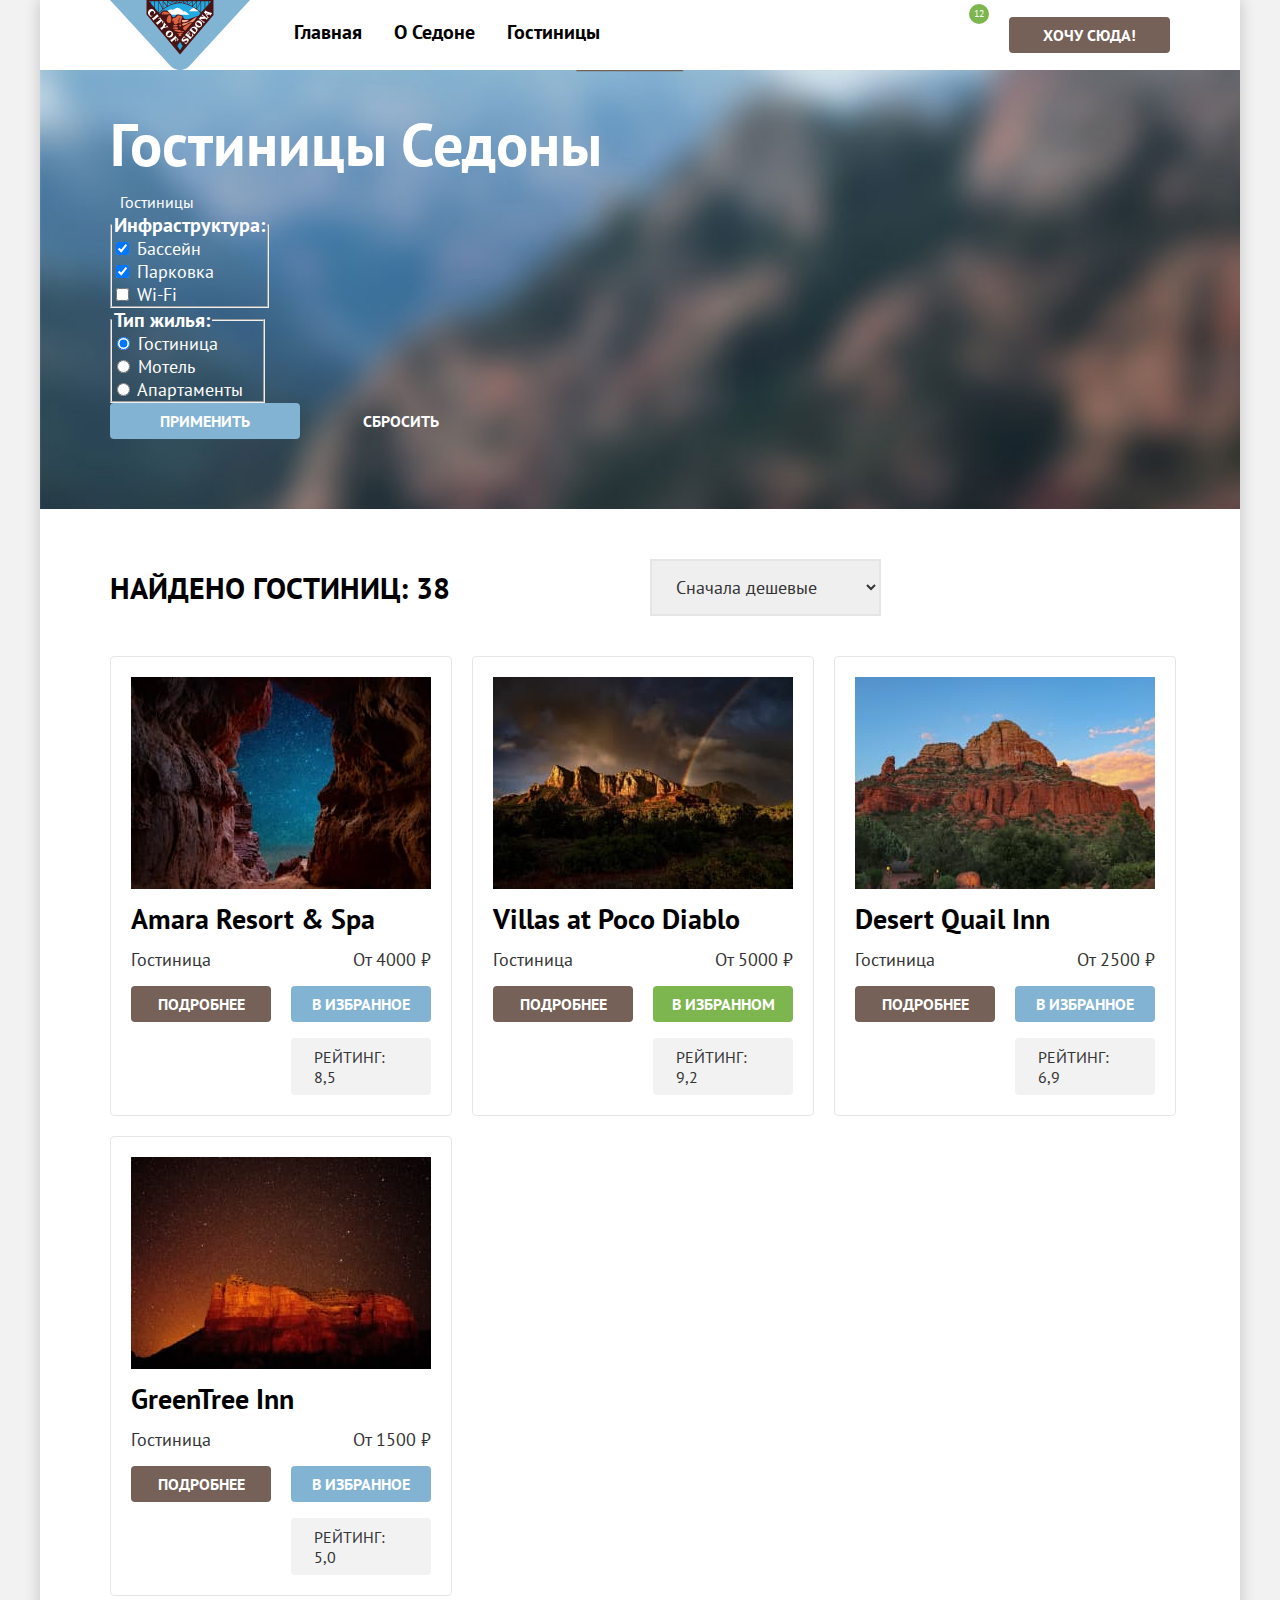
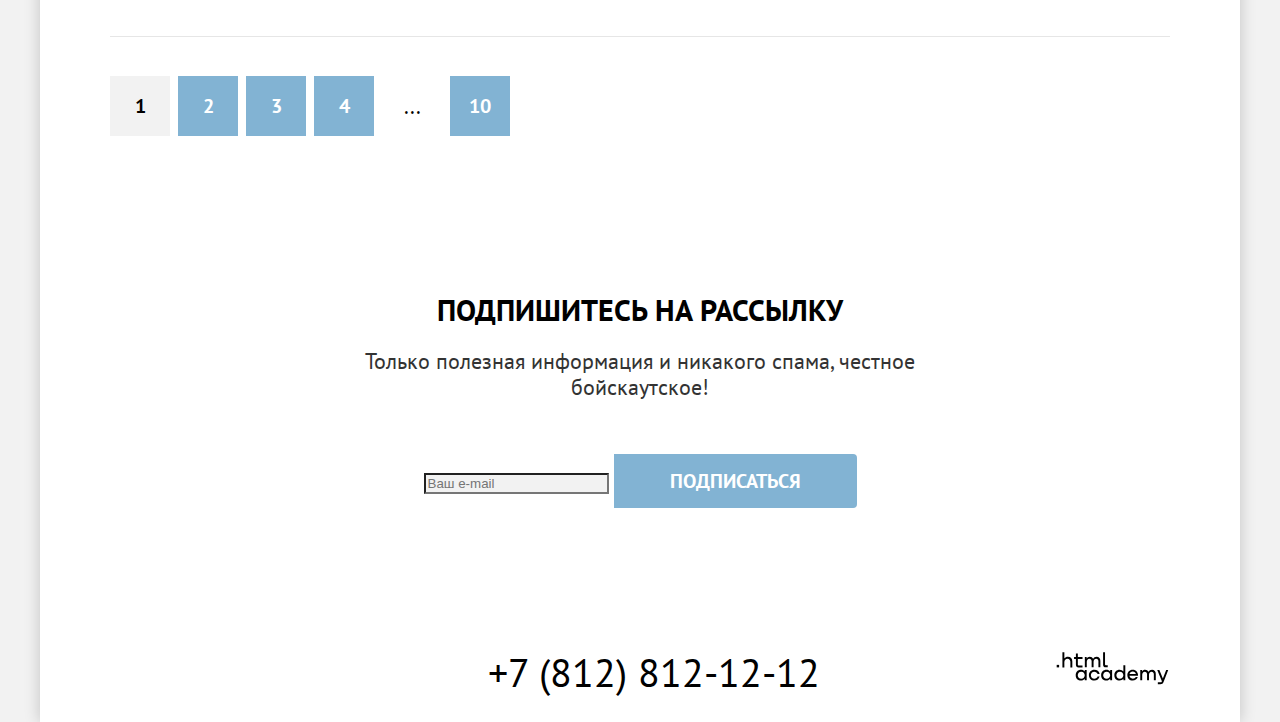
==== commit 6503bc25: "Добавляет крупные и мелкие сетки" ====
--- a/catalog.html
+++ b/catalog.html
@@ -15,7 +15,7 @@
             <img class="header-logo" src="images/logo_navigation.svg" width="140" height="70"
               alt="Логотип городка Седона">
           </a>
-          <ul class="navigation-list">
+          <ul class="navigation-list navigation-menu">
             <li class="navigation-item">
               <a class="navigation-link" href="index.html">Главная</a>
             </li>
@@ -42,182 +42,191 @@
           <a class="button navigation-button button-brown" href="#">Хочу сюда!</a>
         </nav>
       </header>
-      <main class="main-inner">
-        <div class="main-inner-filter">
-          <h1 class="inner-header-title">Гостиницы Седоны</h1>
-          <ol class="breadcrumbs-list">
-            <li class="breadcrumbs-item">
-              <a class="bredcrumbs-link breadcrumbs-index" href="index.html">
-                <span class="visually-hidden">На главную</span>
-              </a>
-            </li>
-            <li class="breadcrumbs-item">
-              <a class="catalog-list" href="#">Гостиницы</a>
-            </li>
-          </ol>
-          <section class="filter">
-            <h2 class="visually-hidden">Фильтры</h2>
-            <form class="catalog-filter" action="https://echo.htmlacademy.ru/" method="get">
-              <fieldset class="catalog-filter-group">
-                <legend class="catalog-filter-title">Инфраструктура:</legend>
-                <ul class="catalog-filter-list">
-                  <li class="catalog-filter-item">
-                    <label class="control">
-                      <input class="control-input" type="checkbox" name="swimming-pool" checked>
-                      Бассейн
-                    </label>
-                  </li>
-                  <li class="catalog-filter-item">
-                    <label class="control">
-                      <input class="control-input" type="checkbox" name="parking" checked>
-                      Парковка
-                    </label>
-                  </li>
-                  <li class="catalog-filter-item">
-                    <label class="control">
-                      <input class="control-input" type="checkbox" name="wi-fi">
-                      Wi-Fi
-                    </label>
-                  </li>
-                </ul>
-              </fieldset>
-              <fieldset class="catalog-filter-group">
-                <legend class="catalog-filter-title">Тип жилья:</legend>
-                <ul class="catalog-filter-list">
-                  <li class="catalog-filter-item">
-                    <label class="control">
-                      <input class="control-input" type="radio" name="accomodation" value="hotel" checked>
-                      Гостиница
-                    </label>
-                  </li>
-                  <li class="catalog-filter-item">
-                    <label class="control">
-                      <input class="control-input" type="radio" name="accomodation" value="motel">
-                      Мотель
-                    </label>
-                  </li>
-                  <li class="catalog-filter-item">
-                    <label class="control">
-                      <input class="control-input" type="radio" name="accomodation" value="apartment">
-                      Апартаменты
-                    </label>
-                  </li>
-                </ul>
-              </fieldset>
-              <button class="button button-blue" type="submit">Применить</button>
-              <button class="button button-transparent" type="reset">Сбросить</button>
-            </form>
-        </div>
-        <h2 class="accomodation-found">Найдено гостиниц: <span>38</span></h2>
-        <select class="select-control" aria-label="Сортировка">
-          <option value="cheap" class="change-color" selected>Сначала дешевые</option>
-          <option value="popular" class="change-color">Сначала популярные</option>
-          <option value="expensive" class="change-color">Сначала дорогие</option>
-        </select>
-        <ul class="view-button">
-          <li class="view-button-item">
-            <a class="button-view active" href="#">
-              <span class="visually-hidden">Показать каталог</span>
-            </a>
-          </li>
-          <li class="view-button-item">
-            <a class="button-view" href="#">
-              <span class="visually-hidden">Показать слайдшоу</span>
-            </a>
-          </li>
-          <li class="view-button-item">
-            <a class="button-view" href="#">
-              <span class="visually-hidden">Показать список</span>
-            </a>
-          </li>
-        </ul>
-        <ul class="accomodation-list">
-          <li class="card">
-            <a class="card-link" href="accomodation.html">
-              <img class="card-image" src="images/hotel-1.jpg" width="300" height="212"
-                alt="Звездное ночное небо сквозь ущелье">
-              <h3 class="card-title">Amara Resort & Spa</h3>
-            </a>
-            <p class="card-type change-color">Гостиница</p>
-            <p class="card-value change-color">От 4000 ₽</p>
-            <a class="button card-button-more button-brown" href="#">подробнее</a>
-            <a class="button card-button-favorites button-blue" href="#">в избранное</a>
-            <p class="card-stars four-stars"><span class="visually-hidden">4 звезды</span></p>
-            <p class="card-rating">Рейтинг: 8,5</p>
-          </li>
-          <li class="card">
-            <a class="card-link" href="accomodation.html">
-              <img class="card-image" src="images/hotel-2.jpg" width="300" height="212"
-                alt="Каньон на фоне туч и радуги">
-              <h3 class="card-title">Villas at Poco Diablo</h3>
-            </a>
-            <p class="card-type change-color">Гостиница</p>
-            <p class="card-value change-color">От 5000 ₽</p>
-            <a class="button card-button-more button-brown" href="#">подробнее</a>
-            <a class="button card-button-favorites button-green" href="#">в избранном</a>
-            <p class="card-stars four-stars"><span class="visually-hidden">4 звезды</span></p>
-            <p class="card-rating">Рейтинг: 9,2</p>
-          </li>
-          <li class="card">
-            <a class="card-link" href="accomodation.html">
-              <img class="card-image" src="images/hotel-3.jpg" width="300" height="212"
-                alt="Каньон посреди деревьев в ясный день">
-              <h3 class="card-title">Desert Quail Inn</h3>
-            </a>
-            <p class="card-type change-color">Гостиница</p>
-            <p class="card-value change-color">От 2500 ₽</p>
-            <a class="button card-button-more button-brown" href="#">подробнее</a>
-            <a class="button card-button-favorites button-blue" href="#">в избранное</a>
-            <p class="card-stars three-stars"><span class="visually-hidden">3 звезды</span></p>
-            <p class="card-rating">Рейтинг: 6,9</p>
-          </li>
-          <li class="card">
-            <a class="card-link" href="accomodation.html">
-              <img class="card-image" src="images/hotel-4.jpg" width="300" height="212"
-                alt="Каньон на фоне звездного ночного неба">
-              <h3 class="card-title">GreenTree Inn</h3>
-            </a>
-            <p class="card-type change-color">Гостиница</p>
-            <p class="card-value change-color">От 1500 ₽</p>
-            <a class="button card-button-more button-brown" href="#">подробнее</a>
-            <a class="button card-button-favorites button-blue" href="#">в избранное</a>
-            <p class="card-stars two-stars"><span class="visually-hidden">2 звезды</span></p>
-            <p class="card-rating">Рейтинг: 5,0</p>
-          </li>
-        </ul>
-        <ul class="pagination">
-          <li class="pagination-item">
-            <a class="pagination-link pagination-active">1</a>
-          </li>
-          <li class="pagination-item">
-            <a class="pagination-link" href="#">2</a>
-          </li>
-          <li class="pagination-item">
-            <a class="pagination-link" href="#">3</a>
-          </li>
-          <li class="pagination-item">
-            <a class="pagination-link" href="#">4</a>
-          </li>
-          <li class="pagination-item">
-            <a class="pagination-text">...</a>
-          </li>
-          <li class="pagination-item">
-            <a class="pagination-link" href="#">10</a>
-          </li>
-        </ul>
-        </section>
-        <section class="newsletter">
-          <h2 class="information">Подпишитесь на рассылку</h2>
-          <p class="features change-color">Только полезная информация и никакого спама, честное бойскаутское!</p>
-          <form class="newsletter-form" action="https://echo.htmlacademy.ru/" method="post">
-            <label for="newsletter-email" class="visually-hidden">Ваш e-mail</label>
-            <input class="field" placeholder="Ваш e-mail" type="email" name="newsletter-email" id="newsletter-email"
-              required>
-            <button class="button button-blue" type="submit">
-              <span class="action-button">Подписаться</span>
-            </button>
-          </form>
-        </section>
+      <main class="main-inner main-container">
+          <div class="main-inner-filter">
+            <h1 class="inner-header-title">Гостиницы Седоны</h1>
+            <ol class="breadcrumbs-list">
+              <li class="breadcrumbs-item">
+                <a class="bredcrumbs-link breadcrumbs-index" href="index.html">
+                  <span class="visually-hidden">На главную</span>
+                </a>
+              </li>
+              <li class="breadcrumbs-item">
+                <a class="catalog-list" href="#">Гостиницы</a>
+              </li>
+            </ol>
+              <form class="catalog-filter" action="https://echo.htmlacademy.ru/" method="get">
+                <fieldset class="catalog-filter-group">
+                  <legend class="catalog-filter-title">Инфраструктура:</legend>
+                  <ul class="catalog-filter-list">
+                    <li class="catalog-filter-item">
+                      <label class="control">
+                        <input class="control-input" type="checkbox" name="swimming-pool" checked>
+                        Бассейн
+                      </label>
+                    </li>
+                    <li class="catalog-filter-item">
+                      <label class="control">
+                        <input class="control-input" type="checkbox" name="parking" checked>
+                        Парковка
+                      </label>
+                    </li>
+                    <li class="catalog-filter-item">
+                      <label class="control">
+                        <input class="control-input" type="checkbox" name="wi-fi">
+                        Wi-Fi
+                      </label>
+                    </li>
+                  </ul>
+                </fieldset>
+                <fieldset class="catalog-filter-group">
+                  <legend class="catalog-filter-title">Тип жилья:</legend>
+                  <ul class="catalog-filter-list">
+                    <li class="catalog-filter-item">
+                      <label class="control">
+                        <input class="control-input" type="radio" name="accomodation" value="hotel" checked>
+                        Гостиница
+                      </label>
+                    </li>
+                    <li class="catalog-filter-item">
+                      <label class="control">
+                        <input class="control-input" type="radio" name="accomodation" value="motel">
+                        Мотель
+                      </label>
+                    </li>
+                    <li class="catalog-filter-item">
+                      <label class="control">
+                        <input class="control-input" type="radio" name="accomodation" value="apartment">
+                        Апартаменты
+                      </label>
+                    </li>
+                  </ul>
+                </fieldset>
+                <button class="button button-blue" type="submit">Применить</button>
+                <button class="button button-transparent" type="reset">Сбросить</button>
+              </form>
+          </div>
+          <div class="catalog-wrapper-content">
+            <div class="sorting-container">
+              <h2 class="accomodation-found">Найдено гостиниц: <span>38</span></h2>
+              <select class="select-control" aria-label="Сортировка">
+                <option value="cheap" class="change-color" selected>Сначала дешевые</option>
+                <option value="popular" class="change-color">Сначала популярные</option>
+                <option value="expensive" class="change-color">Сначала дорогие</option>
+              </select>
+              <ul class="view-button">
+                <li class="view-button-item">
+                  <a class="button-view active" href="#">
+                    <span class="visually-hidden">Показать каталог</span>
+                  </a>
+                </li>
+                <li class="view-button-item">
+                  <a class="button-view" href="#">
+                    <span class="visually-hidden">Показать слайдшоу</span>
+                  </a>
+                </li>
+                <li class="view-button-item">
+                  <a class="button-view" href="#">
+                    <span class="visually-hidden">Показать список</span>
+                  </a>
+                </li>
+              </ul>
+            </div>
+            <ul class="accomodation-list">
+              <li class="card">
+                <a class="card-link" href="accomodation.html">
+                  <img class="card-image" src="images/hotel-1.jpg" width="300" height="212"
+                    alt="Звездное ночное небо сквозь ущелье">
+                  <h3 class="card-title">Amara Resort & Spa</h3>
+                </a>
+                <div class="grid-container">
+                  <p class="card-type change-color">Гостиница</p>
+                  <p class="card-value change-color">От 4000 ₽</p>
+                  <a class="button card-button-more button-brown" href="#">подробнее</a>
+                  <a class="button card-button-favorites button-blue" href="#">в избранное</a>
+                  <p class="card-stars four-stars"><span class="visually-hidden">4 звезды</span></p>
+                  <p class="card-rating">Рейтинг: 8,5</p>
+                </div>
+              </li>
+              <li class="card">
+                <a class="card-link" href="accomodation.html">
+                  <img class="card-image" src="images/hotel-2.jpg" width="300" height="212"
+                    alt="Каньон на фоне туч и радуги">
+                  <h3 class="card-title">Villas at Poco Diablo</h3>
+                </a>
+                <div class="grid-container">
+                  <p class="card-type change-color">Гостиница</p>
+                  <p class="card-value change-color">От 5000 ₽</p>
+                  <a class="button card-button-more button-brown" href="#">подробнее</a>
+                  <a class="button card-button-favorites button-green" href="#">в избранном</a>
+                  <p class="card-stars four-stars"><span class="visually-hidden">4 звезды</span></p>
+                  <p class="card-rating">Рейтинг: 9,2</p>
+                </div>
+              </li>
+              <li class="card">
+                <a class="card-link" href="accomodation.html">
+                  <img class="card-image" src="images/hotel-3.jpg" width="300" height="212"
+                    alt="Каньон посреди деревьев в ясный день">
+                  <h3 class="card-title">Desert Quail Inn</h3>
+                </a>
+                <div class="grid-container">
+                  <p class="card-type change-color">Гостиница</p>
+                  <p class="card-value change-color">От 2500 ₽</p>
+                  <a class="button card-button-more button-brown" href="#">подробнее</a>
+                  <a class="button card-button-favorites button-blue" href="#">в избранное</a>
+                  <p class="card-stars three-stars"><span class="visually-hidden">3 звезды</span></p>
+                  <p class="card-rating">Рейтинг: 6,9</p>
+                </div>
+              </li>
+              <li class="card">
+                <a class="card-link" href="accomodation.html">
+                  <img class="card-image" src="images/hotel-4.jpg" width="300" height="212"
+                    alt="Каньон на фоне звездного ночного неба">
+                  <h3 class="card-title">GreenTree Inn</h3>
+                </a>
+                <div class="grid-container">
+                  <p class="card-type change-color">Гостиница</p>
+                  <p class="card-value change-color">От 1500 ₽</p>
+                  <a class="button card-button-more button-brown" href="#">подробнее</a>
+                  <a class="button card-button-favorites button-blue" href="#">в избранное</a>
+                  <p class="card-stars two-stars"><span class="visually-hidden">2 звезды</span></p>
+                  <p class="card-rating">Рейтинг: 5,0</p>
+                </div>
+              </li>
+            </ul>
+              <ul class="pagination">
+                <li class="pagination-item">
+                  <a class="pagination-link pagination-active">1</a>
+                </li>
+                <li class="pagination-item">
+                  <a class="pagination-link" href="#">2</a>
+                </li>
+                <li class="pagination-item">
+                  <a class="pagination-link" href="#">3</a>
+                </li>
+                <li class="pagination-item">
+                  <a class="pagination-link" href="#">4</a>
+                </li>
+                <li class="pagination-item">
+                  <a class="pagination-text">...</a>
+                </li>
+                <li class="pagination-item">
+                  <a class="pagination-link" href="#">10</a>
+                </li>
+              </ul>
+          </div>
+          <section class="newsletter newsletter-catalog">
+              <h2 class="information">Подпишитесь на рассылку</h2>
+              <p class="features change-color">Только полезная информация и никакого спама, честное бойскаутское!</p>
+              <form class="newsletter-form" action="https://echo.htmlacademy.ru/" method="post">
+                <label for="newsletter-email" class="visually-hidden">Ваш e-mail</label>
+                <input class="field" placeholder="Ваш e-mail" type="email" name="newsletter-email" id="newsletter-email"
+                  required>
+                <button class="button button-blue" type="submit">
+                  <span class="action-button">Подписаться</span>
+                </button>
+              </form>
+          </section>
       </main>
       <footer class="main-footer">
         <ul class="social-list">
--- a/styles/styles.css
+++ b/styles/styles.css
@@ -12,6 +12,10 @@
   font-weight: 700;
   src: url("../fonts/ptsans-700.woff2") format("woff2");
   font-display: swap;
+}
+
+html {
+height: 100%;
 }
 
 body {
@@ -21,6 +25,10 @@
 color: #000000;
 background-color: #F2F2F2;
 font-weight: 400;
+padding-right: 40px;
+padding-left: 40px;
+margin: 0 auto;
+width: 1200px;
 }
 
 .navigation-link {
@@ -29,6 +37,8 @@
   font-weight: 700;
   color: #000000;
   text-decoration:none;
+  display: inline-block;
+  padding: 20px 16px;
 }
 
 .visually-hidden {
@@ -71,54 +81,81 @@
   font-weight: 700;
   text-align: center;
   text-transform: uppercase;
+  margin: 0;
+  padding: 0;
+  margin-left: 290px;
+  margin-right: 290px;
+  margin-bottom: 25px;
 }
 
 .features {
   font-size: 22px;
   line-height: 26px;
   text-align: center;
+  margin: 0 auto;
+  margin-bottom: 90px;
+}
+
+.advantages {
+  padding-top: 64px;
 }
 
 .advantages-title {
   font-size: 24px;
   line-height: 28px;
-  font-weight: 700;
   text-transform: uppercase;
   text-align: center;
-}
+  padding: 0;
+  width: 175px;
+  margin: 0 auto;
+  margin-bottom: 62px;
+  }
 
 .advantages-description {
   text-align: center;
+    margin: 0;
 }
 
 .dark-background-color {
   color: #FFFFFF;
   background-color: #82B3D3;
+  display: flex;
 }
 
 .light-background-color {
   background-color: rgba(131, 179, 211, 0.12);
+  width: 400px;
 }
 
 .medium-background-color {
   background-color: rgba(131, 179, 211, 0.2);
+  width: 400px;
 }
 
 .infrastructure {
   background-color: #FFFFFF;
+  padding-top: 64px;
+}
+
+.infrastructure-item {
+  padding: 81px 85px;
+  width: 230px;
+
 }
 
 .infrastructure-title {
   font-size: 24px;
   line-height: 28px;
-  font-qeight: 700;
   text-transform: uppercase;
   text-align: center;
+  margin: 0;
+  margin-bottom: 30px;
 }
 
 .infrastructure-description {
   text-align: center;
   color: #333333;
+  margin: 0;
 }
 
 .main-index .newsletter {
@@ -127,6 +164,8 @@
   background-size: 100% auto;
   background-repeat: no-repeat;
   color: #FFFFFF;
+  padding-top: 96px;
+  padding-bottom: 104px;
 }
 
 .newsletter-email {
@@ -138,6 +177,10 @@
   text-align: center;
 }
 
+.newsletter-catalog {
+  padding: 96px 258px 104px 258px;
+}
+
 .social-list-item a {
   text-decoration: none;
   color: #000000;
@@ -154,16 +197,20 @@
 
 .main-inner-filter {
   background-image: url("../images/catalog_filter_background.png");
-  repeat: no-repeat;
-  background-size: 100% auto;
+  background-repeat: no-repeat;
+  background-size: cover;
   color: #000000;
   background-color: #656366;
+  padding: 35px 70px 70px 70px;
 }
 
 .inner-header-title {
   font-size: 60px;
   line-height: 78px;
   color: #FFFFFF;
+  margin: 0;
+  padding: 0;
+  margin-bottom: 8px;
 }
 
 .breadcrumbs-item a {
@@ -189,6 +236,10 @@
   line-height: 36px;
   font-weight: 700;
   text-transform: uppercase;
+  margin: 0;
+  padding: 0;
+  margin-right: 200px;
+  align-self: center;
 }
 
 .card-link {
@@ -196,6 +247,21 @@
   line-height: 28px;
   text-decoration: none;
   color: #000000;
+}
+
+.card-title {
+  width: 300px;
+  height: 28px;
+  margin: 0;
+  margin-bottom: 16px;
+}
+
+.card-link .card-image {
+  display: block;
+  max-width: 100%;
+  margin: 0;
+  padding: 0;
+  margin-bottom: 16px;
 }
 
 .card-rating {
@@ -204,6 +270,10 @@
   text-transform: uppercase;
   background-color: #F2F2F2;
   color: #333333;
+  grid-area: card-rating;
+  padding: 9px 22px 8px 23px;
+  border-radius: 4px;
+  margin: 0;
 }
 
 .pagination-link {
@@ -213,6 +283,16 @@
   color: #FFFFFF;
   background-color: #82B3D3;
   text-decoration: none;
+  display: block;
+  box-sizing: border-box;
+  min-width: 60px;
+  height: 60px;
+  margin: 0;
+  text-align: center;
+  padding-top: 12px;
+  padding-bottom: 12px;
+  padding-left: 5px;
+  padding-right: 5px;
 }
 
 .pagination-active {
@@ -238,6 +318,7 @@
 
 .button-brown {
   background-color: #756157;
+  border-radius: 4px;
 }
 
 .button-blue {
@@ -255,6 +336,9 @@
 .action-button {
   font-size: 20px;
   line-height: 36px;
+  padding: 8px 50px;
+  display: inline-block;
+  margin: 0;
 }
 
 .field {
@@ -264,8 +348,340 @@
 .wrapper {
   box-shadow: 0px 0px 15px 0px rgba(0, 0, 0, 0.2);
   background-color: #FFFFFF;
+  min-width: 1200px;
+  margin: 0 auto;
+  display: flex;
+  flex-direction: column;
+  min-height: 100%;
 }
 
 .hotel-search {
   text-align: center;
-}
+  padding: 96px 304px;
+}
+
+.main-header {
+  display: flex;
+  margin-right: 70px;
+  margin-left: 70px;
+}
+
+.main-container {
+  flex-grow: 1;
+}
+.navigation {
+  display: flex;
+  width: 1060px;
+  margin: 0 auto;
+}
+
+.navigation-list {
+  margin: 0;
+  padding: 0;
+  list-style-type: none;
+}
+
+.header-logo {
+  display: block;
+  width: 140px;
+  margin-right: 28px;
+}
+
+.navigation-menu {
+  width: 465px;
+  display: flex;
+  flex-wrap: wrap;
+}
+
+.navigation-user {
+  margin-left: auto;
+  max-width: 268px;
+}
+
+.navigation-button {
+  display: inline-block;
+  padding: 8px 34px;
+  align-self: center;
+  margin-left: 20px;
+}
+
+.hero-img {
+  display: block;
+  margin: 0 auto;
+  padding: 51px 371px 82px;
+}
+
+.advantages-list {
+  margin: 0;
+  padding: 0;
+  list-style-type: none;
+  display: flex;
+  flex-wrap: wrap;
+  justify-content: space-between;
+}
+
+.advantages-list-item-2 {
+  flex-direction: row-reverse;
+}
+
+.advantages-items-wrapper {
+  padding: 102px 85px;
+  min-width: 230px;
+}
+
+.advantage-img {
+  display: block;
+  width: 800px;
+}
+
+.advantages-items-wrapper-2 {
+  width: 230px;
+  padding: 112.5px 85px;
+}
+
+.infrastructure .information {
+  margin: 0;
+  margin-bottom: 20px;
+  margin-right: 347.5px;
+  margin-left: 347.5px;
+}
+
+.infrastructure .features {
+  margin-bottom: 64px;
+}
+
+.infrastructure-list {
+  margin: 0;
+  padding: 0;
+  list-style-type: none;
+  display: flex;
+  justify-content: space-between;
+  flex-wrap: wrap;
+  width: 1200px;
+}
+
+.white-background-color {
+  width: 230px;
+}
+
+.hotel-search .information {
+  margin: 0;
+  margin-bottom: 20px;
+}
+.hotel-search .features {
+  margin: 0;
+  margin-bottom: 54px;
+}
+
+.hotel-search .action-button {
+  margin-right: 108px;
+  margin-left: 108px;
+}
+
+.newsletter .information {
+  margin: 0;
+  margin-bottom: 20px;
+}
+
+.newsletter-container {
+  display: flex;
+  flex-direction: column;
+  width: 684px;
+  margin-right: 258px;
+  margin-left: 258px;
+}
+
+.newsletter .features {
+  margin: 0;
+  margin-bottom: 54px;
+}
+
+.newsletter .button-blue {
+  border-radius: 0px 4px 4px 0px;
+}
+
+.main-footer {
+  padding: 40px 70px 30px 70px;
+  display: flex;
+}
+
+.social-list {
+  margin: 0;
+  padding: 0;
+  list-style-type:none;
+}
+
+.social-list-item {
+  width: 142px;
+}
+
+.footer-phone-call {
+  display: inline-block;
+  width: 720px;
+  margin-left: 41.5px;
+  margin-right: 41.5px;
+}
+
+.copyright {
+  display: inline-block;
+  width: 115px;
+}
+
+.filter-services {
+  display: flex;
+}
+
+.catalog-filter {
+  width: 1200px;
+}
+
+.breadcrumbs-list {
+  margin: 0;
+  padding: 0;
+  list-style-type: none;
+}
+
+.catalog-list {
+  margin-left: 10px;
+}
+
+.catalog-filter-group {
+  margin: 0;
+  padding: 0;
+  width: 151px;
+}
+
+.catalog-filter-list {
+  margin: 0;
+  padding: 0;
+  list-style-type: none;
+}
+
+.catalog-filter {
+  width: 1060px;
+}
+
+.catalog-wrapper-content {
+  padding: 50px 70px 60px 70px;
+}
+
+.sorting-container {
+  display: flex;
+  width: 1060px;
+  margin-bottom: 40px;
+}
+
+.sorting-container .button-view:not(:last-child) {
+  width: 48px;
+  height: 48px;
+  margin-right: 8px;
+}
+
+.view-button {
+  margin: 0;
+  padding: 0;
+  list-style-type: none;
+  display: flex;
+  margin-left: auto;
+}
+
+.accomodation-list {
+  display: grid;
+  grid-template-columns: repeat(3, 1fr);
+  gap: 20px;
+  margin: 0;
+  padding: 0;
+  list-style-type: none;
+  padding-bottom: 40px;
+  margin-bottom: 39px;
+  border-bottom: 1px solid #E6E6E6;
+}
+
+.pagination {
+  list-style-type: none;
+  display: flex;
+  margin: 0;
+  padding: 0;
+}
+
+
+.pagination-item:not(:last-child) {
+  margin: 0;
+  padding: 0;
+  margin-right: 8px;
+}
+
+.pagination .pagination-text {
+  display: block;
+  box-sizing: border-box;
+  min-width: 60px;
+  height: 60px;
+  margin: 0;
+  align-content: center;
+  text-align: center;
+  font-size: 22px;
+  line-height: 26px;
+}
+
+.card {
+  padding: 20px;
+  border: 1px solid #E6E6E6;
+  border-radius: 4px;
+}
+
+.card .button-brown {
+  padding: 8px 26px;
+}
+
+.card .button-blue {
+  padding: 8px 20px;
+  border-radius: 4px;
+}
+
+.card .button-green {
+  padding: 8px 18px;
+  border-radius: 4px;
+}
+
+.catalog-filter .button-blue {
+  padding: 8px 50px;
+  border-radius: 4px;
+}
+
+.catalog-filter .button-transparent {
+  padding: 8px 57.5px;
+  border-radius: 4px;
+}
+
+.grid-container {
+  display: grid;
+  grid-template-columns: 140px 140px;
+  grid-gap: 16px 20px;
+  grid-template-areas:
+  "card-type card-value"
+  "card-button-more card-button-favorites"
+  "card-stars card-rating";
+}
+
+.card-type {
+  margin: 0;
+}
+
+.card-value {
+  margin: 0;
+  justify-self: end;
+}
+
+.card-stars {
+  margin: 0;
+}
+
+.select-control {
+  font-size: 18px;
+  line-height: 21px;
+  color: #333333;
+  margin: 0;
+  padding: 14px 20px;
+  border: 2px solid #E5E5E5;
+  font-family: "PT Sans", "Arial", sans-serif;
+}
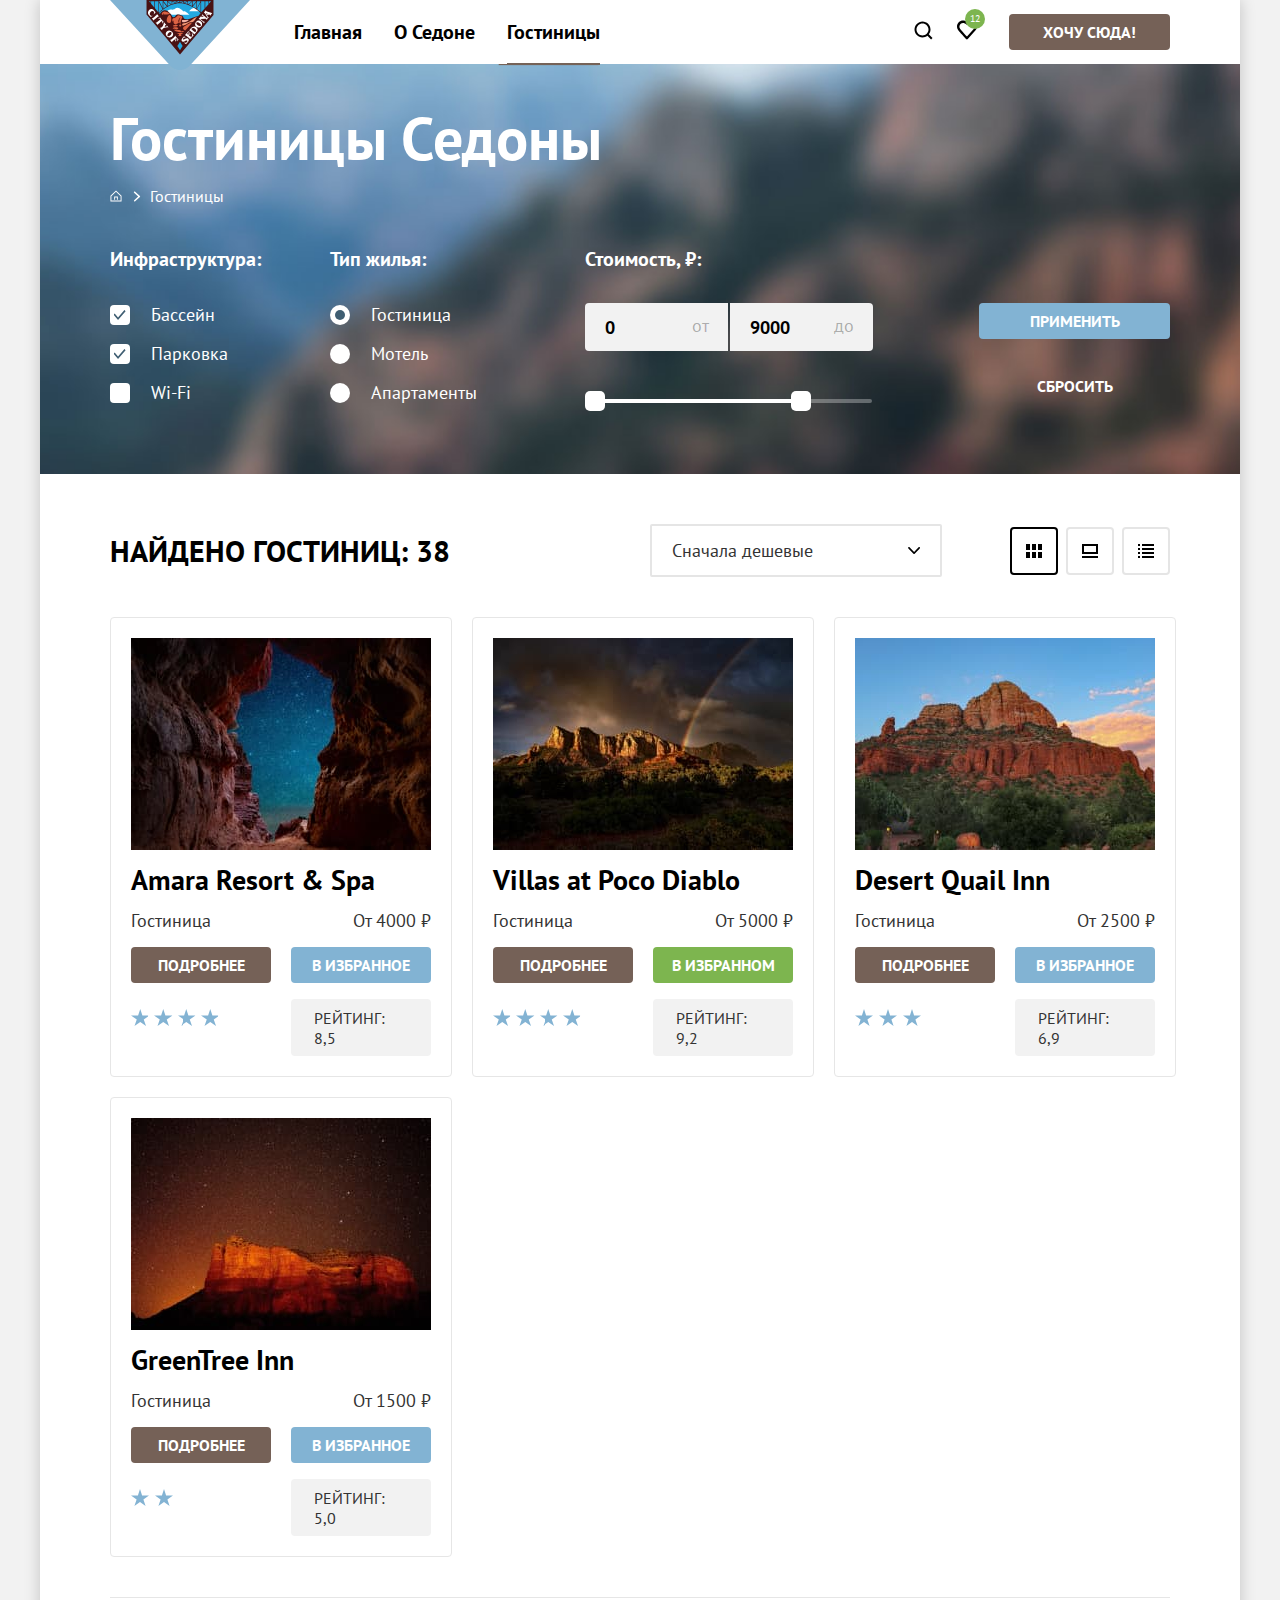
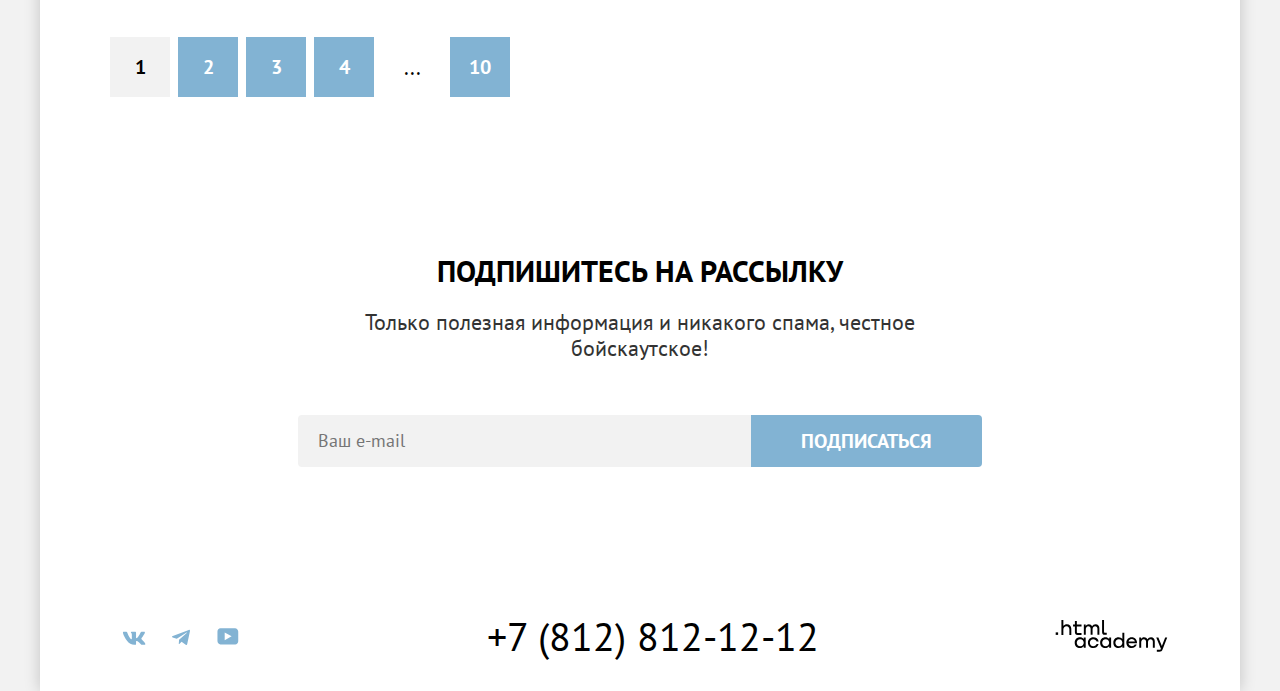
==== commit 0e78a69c: "Добавляет декоративные стили и модальное окно" ====
--- a/catalog.html
+++ b/catalog.html
@@ -23,19 +23,31 @@
               <a class="navigation-link" href="about.html">О Седоне</a>
             </li>
             <li class="navigation-item">
-              <a class="navigation-link" href="catalog.html">Гостиницы</a>
+              <a class="navigation-link active-catalog" href="catalog.html">Гостиницы</a>
             </li>
           </ul>
           <ul class="navigation-list navigation-user">
             <li class="navigation-item-icon">
               <a class="navigation-link-icon" href="#">
+                <svg class="search-icon" aria-hidden="true" focusable="false" width="20" height="20" viewBox="0 0 20 20"
+                  fill="none" xmlns="http://www.w3.org/2000/svg">
+                  <path
+                    d="M19.5 18.0083L15.8 14.3287C16.8 13.0359 17.5 11.3453 17.5 9.4558C17.5 5.08011 13.9 1.5 9.5 1.5C5.1 1.5 1.5 5.17956 1.5 9.55525C1.5 13.9309 5.1 17.511 9.5 17.511C11.3 17.511 13 16.9144 14.4 15.8204L18.1 19.5L19.5 18.0083ZM9.5 15.5221C6.2 15.5221 3.5 12.837 3.5 9.55525C3.5 6.27348 6.2 3.5884 9.5 3.5884C12.8 3.5884 15.5 6.27348 15.5 9.55525C15.5 12.837 12.8 15.5221 9.5 15.5221Z"
+                    fill="black" />
+                </svg>
                 <span class="visually-hidden">Поиск</span>
               </a>
             </li>
             <li class="navigation-item-icon">
-              <a class="navigation-link-icon" href="#">
+              <a class="navigation-link-icon icon-heart" href="#">
+                <svg class="likes-icon" aria-hidden="true" focusable="false" width="18" height="17" viewBox="0 0 18 17"
+                  fill="none" xmlns="http://www.w3.org/2000/svg">
+                  <path
+                    d="M8.9 17C8.6 17 8.3 16.9 8.1 16.6C2.7 10.5 1.4 9.1 1.1 8.7C0.4 7.8 0 6.6 0 5.4C0 2.4 2.4 0 5.5 0C6.8 0 8 0.5 9 1.3C10 0.5 11.3 0 12.5 0C15.5 0 18 2.4 18 5.4C18 6.7 17.5 7.9 16.7 8.8L9.7 16.7C9.5 16.9 9.3 17 8.9 17ZM2.9 7.5C3.2 7.9 6.4 11.5 9 14.4L15.2 7.4C15.7 6.9 15.9 6.2 15.9 5.4C15.9 3.6 14.4 2.1 12.6 2.1C11.6 2.1 10.6 2.6 9.9 3.4C9.6 3.7 9.3 3.8 9 3.8C8.7 3.8 8.4 3.6 8.2 3.4C7.5 2.6 6.5 2.1 5.5 2.1C3.7 2.1 2.2 3.6 2.2 5.4C2.1 6.3 2.5 7 2.9 7.5C2.8 7.5 2.8 7.5 2.9 7.5Z"
+                    fill="black" />
+                </svg>
                 <span class="visually-hidden">Избранное</span>
-                <span class="notifiaction-quantity">12</span>
+                <span class="notification-quantity">12</span>
               </a>
             </li>
           </ul>
@@ -43,205 +55,267 @@
         </nav>
       </header>
       <main class="main-inner main-container">
-          <div class="main-inner-filter">
-            <h1 class="inner-header-title">Гостиницы Седоны</h1>
-            <ol class="breadcrumbs-list">
-              <li class="breadcrumbs-item">
-                <a class="bredcrumbs-link breadcrumbs-index" href="index.html">
-                  <span class="visually-hidden">На главную</span>
-                </a>
-              </li>
-              <li class="breadcrumbs-item">
-                <a class="catalog-list" href="#">Гостиницы</a>
-              </li>
-            </ol>
-              <form class="catalog-filter" action="https://echo.htmlacademy.ru/" method="get">
-                <fieldset class="catalog-filter-group">
-                  <legend class="catalog-filter-title">Инфраструктура:</legend>
-                  <ul class="catalog-filter-list">
-                    <li class="catalog-filter-item">
-                      <label class="control">
-                        <input class="control-input" type="checkbox" name="swimming-pool" checked>
-                        Бассейн
-                      </label>
-                    </li>
-                    <li class="catalog-filter-item">
-                      <label class="control">
-                        <input class="control-input" type="checkbox" name="parking" checked>
-                        Парковка
-                      </label>
-                    </li>
-                    <li class="catalog-filter-item">
-                      <label class="control">
-                        <input class="control-input" type="checkbox" name="wi-fi">
-                        Wi-Fi
-                      </label>
-                    </li>
-                  </ul>
-                </fieldset>
-                <fieldset class="catalog-filter-group">
-                  <legend class="catalog-filter-title">Тип жилья:</legend>
-                  <ul class="catalog-filter-list">
-                    <li class="catalog-filter-item">
-                      <label class="control">
-                        <input class="control-input" type="radio" name="accomodation" value="hotel" checked>
-                        Гостиница
-                      </label>
-                    </li>
-                    <li class="catalog-filter-item">
-                      <label class="control">
-                        <input class="control-input" type="radio" name="accomodation" value="motel">
-                        Мотель
-                      </label>
-                    </li>
-                    <li class="catalog-filter-item">
-                      <label class="control">
-                        <input class="control-input" type="radio" name="accomodation" value="apartment">
-                        Апартаменты
-                      </label>
-                    </li>
-                  </ul>
-                </fieldset>
-                <button class="button button-blue" type="submit">Применить</button>
-                <button class="button button-transparent" type="reset">Сбросить</button>
-              </form>
-          </div>
-          <div class="catalog-wrapper-content">
-            <div class="sorting-container">
-              <h2 class="accomodation-found">Найдено гостиниц: <span>38</span></h2>
+        <div class="main-inner-filter">
+          <h1 class="inner-header-title">Гостиницы Седоны</h1>
+          <ol class="breadcrumbs-list">
+            <li class="breadcrumbs-item breadcrumbs-home-page">
+              <a class="bredcrumbs-link breadcrumbs-index" href="index.html">
+                <svg width="12" height="12" aria-hidden="true" focusable="false" viewBox="0 0 13 13" fill="none"
+                  xmlns="http://www.w3.org/2000/svg">
+                  <path
+                    d="M6.5 0.5L0.5 6.30006V12.5001H12.5V6.30006L6.5 0.5ZM11.5 11.5001H1.5V6.70005L6.5 1.9L11.5 6.70005V11.5001Z"
+                    fill="white" />
+                  <path d="M4.5 10.5001H5.5V8.00005H7.5V10.5001H8.5V7.00005H4.5V10.5001Z" fill="white" />
+                </svg>
+                <span class="visually-hidden">На главную</span>
+              </a>
+            </li>
+            <li class="breadcrumbs-item">
+              <a class="catalog-list" href="#">Гостиницы</a>
+            </li>
+          </ol>
+          <form class="catalog-filter" action="https://echo.htmlacademy.ru/" method="get">
+            <div class="wrapper-catalog-filter-group">
+              <fieldset class="catalog-filter-group">
+                <legend class="catalog-filter-title">Инфраструктура:</legend>
+                <ul class="catalog-filter-list">
+                  <li class="catalog-filter-item">
+                    <label class="control">
+                      <input class="control-input" type="checkbox" name="swimming-pool" checked>
+                      <span class="control-mark control-checkbox"></span>
+                      Бассейн
+                    </label>
+                  </li>
+                  <li class="catalog-filter-item">
+                    <label class="control">
+                      <input class="control-input" type="checkbox" name="parking" checked>
+                      <span class="control-mark control-checkbox"></span>
+                      Парковка
+                    </label>
+                  </li>
+                  <li class="catalog-filter-item">
+                    <label class="control">
+                      <input class="control-input" type="checkbox" name="wi-fi">
+                      <span class="control-mark control-checkbox"></span>
+                      Wi-Fi
+                    </label>
+                  </li>
+                </ul>
+              </fieldset>
+              <fieldset class="catalog-filter-group">
+                <legend class="catalog-filter-title">Тип жилья:</legend>
+                <ul class="catalog-filter-list">
+                  <li class="catalog-filter-item">
+                    <label class="control">
+                      <input class="control-input" type="radio" name="accomodation" value="hotel" checked>
+                      <span class="control-mark control-radio"></span>
+                      Гостиница
+                    </label>
+                  </li>
+                  <li class="catalog-filter-item">
+                    <label class="control">
+                      <input class="control-input" type="radio" name="accomodation" value="motel">
+                      <span class="control-mark control-radio"></span>
+                      Мотель
+                    </label>
+                  </li>
+                  <li class="catalog-filter-item">
+                    <label class="control">
+                      <input class="control-input" type="radio" name="accomodation" value="apartment">
+                      <span class="control-mark control-radio"></span>
+                      Апартаменты
+                    </label>
+                  </li>
+                </ul>
+              </fieldset>
+            </div>
+            <fieldset class="catalog-filter-group">
+              <legend class="catalog-filter-title">Стоимость, ₽:</legend>
+              <div class="range">
+                <div class="range-wrapper-inputs">
+                  <div class="wrapper-label-range-min">
+                    <input class="range-input range-min" id="range-input-minimum" type="number" value="0"
+                      name="min-price"><span class="min-price"></span>
+                    <label class="catalog-filter-label label-min" for="range-input-minimum">от</label>
+                  </div>
+                  <div class="wrapper-label-range-max">
+                    <input class="range-input range-max" id="range-input-maximum" type="number" value="9000"
+                      name="max-price">
+                    <label class="catalog-filter-label label-max" for="range-input-maximum">до</label>
+                  </div>
+                </div>
+                <div class="range-scale">
+                  <div class="range-bar" style="width:206px">
+                    <button class="range-toggle toggle-min" type="button">
+                      <span class="visually-hidden">Изменить минимальную цену</span>
+                    </button>
+                    <button class="range-toggle toggle-max" type="button">
+                      <span class="visually-hidden">Изменить максимальную цену</span>
+                    </button>
+                  </div>
+                </div>
+              </div>
+            </fieldset>
+            <div class="wrapper-button-filter">
+              <button class="button button-blue" type="submit">Применить</button>
+              <button class="button button-transparent" type="reset">Сбросить</button>
+            </div>
+          </form>
+        </div>
+        <div class="catalog-wrapper-content">
+          <div class="sorting-container">
+            <h2 class="accomodation-found">Найдено гостиниц: <span>38</span></h2>
+            <div class="select">
               <select class="select-control" aria-label="Сортировка">
                 <option value="cheap" class="change-color" selected>Сначала дешевые</option>
                 <option value="popular" class="change-color">Сначала популярные</option>
                 <option value="expensive" class="change-color">Сначала дорогие</option>
               </select>
-              <ul class="view-button">
-                <li class="view-button-item">
-                  <a class="button-view active" href="#">
-                    <span class="visually-hidden">Показать каталог</span>
-                  </a>
-                </li>
-                <li class="view-button-item">
-                  <a class="button-view" href="#">
-                    <span class="visually-hidden">Показать слайдшоу</span>
-                  </a>
-                </li>
-                <li class="view-button-item">
-                  <a class="button-view" href="#">
-                    <span class="visually-hidden">Показать список</span>
-                  </a>
-                </li>
-              </ul>
             </div>
-            <ul class="accomodation-list">
-              <li class="card">
-                <a class="card-link" href="accomodation.html">
-                  <img class="card-image" src="images/hotel-1.jpg" width="300" height="212"
-                    alt="Звездное ночное небо сквозь ущелье">
-                  <h3 class="card-title">Amara Resort & Spa</h3>
+            <ul class="view-button">
+              <li class="view-button-item active-item">
+                <a class="button-view mode-1" href="#">
+                  <span class="visually-hidden">Показать каталог</span>
                 </a>
-                <div class="grid-container">
-                  <p class="card-type change-color">Гостиница</p>
-                  <p class="card-value change-color">От 4000 ₽</p>
-                  <a class="button card-button-more button-brown" href="#">подробнее</a>
-                  <a class="button card-button-favorites button-blue" href="#">в избранное</a>
-                  <p class="card-stars four-stars"><span class="visually-hidden">4 звезды</span></p>
-                  <p class="card-rating">Рейтинг: 8,5</p>
-                </div>
               </li>
-              <li class="card">
-                <a class="card-link" href="accomodation.html">
-                  <img class="card-image" src="images/hotel-2.jpg" width="300" height="212"
-                    alt="Каньон на фоне туч и радуги">
-                  <h3 class="card-title">Villas at Poco Diablo</h3>
+              <li class="view-button-item">
+                <a class="button-view mode-2" href="#">
+                  <span class="visually-hidden">Показать слайдшоу</span>
                 </a>
-                <div class="grid-container">
-                  <p class="card-type change-color">Гостиница</p>
-                  <p class="card-value change-color">От 5000 ₽</p>
-                  <a class="button card-button-more button-brown" href="#">подробнее</a>
-                  <a class="button card-button-favorites button-green" href="#">в избранном</a>
-                  <p class="card-stars four-stars"><span class="visually-hidden">4 звезды</span></p>
-                  <p class="card-rating">Рейтинг: 9,2</p>
-                </div>
               </li>
-              <li class="card">
-                <a class="card-link" href="accomodation.html">
-                  <img class="card-image" src="images/hotel-3.jpg" width="300" height="212"
-                    alt="Каньон посреди деревьев в ясный день">
-                  <h3 class="card-title">Desert Quail Inn</h3>
+              <li class="view-button-item">
+                <a class="button-view mode-3" href="#">
+                  <span class="visually-hidden">Показать список</span>
                 </a>
-                <div class="grid-container">
-                  <p class="card-type change-color">Гостиница</p>
-                  <p class="card-value change-color">От 2500 ₽</p>
-                  <a class="button card-button-more button-brown" href="#">подробнее</a>
-                  <a class="button card-button-favorites button-blue" href="#">в избранное</a>
-                  <p class="card-stars three-stars"><span class="visually-hidden">3 звезды</span></p>
-                  <p class="card-rating">Рейтинг: 6,9</p>
-                </div>
-              </li>
-              <li class="card">
-                <a class="card-link" href="accomodation.html">
-                  <img class="card-image" src="images/hotel-4.jpg" width="300" height="212"
-                    alt="Каньон на фоне звездного ночного неба">
-                  <h3 class="card-title">GreenTree Inn</h3>
-                </a>
-                <div class="grid-container">
-                  <p class="card-type change-color">Гостиница</p>
-                  <p class="card-value change-color">От 1500 ₽</p>
-                  <a class="button card-button-more button-brown" href="#">подробнее</a>
-                  <a class="button card-button-favorites button-blue" href="#">в избранное</a>
-                  <p class="card-stars two-stars"><span class="visually-hidden">2 звезды</span></p>
-                  <p class="card-rating">Рейтинг: 5,0</p>
-                </div>
               </li>
             </ul>
-              <ul class="pagination">
-                <li class="pagination-item">
-                  <a class="pagination-link pagination-active">1</a>
-                </li>
-                <li class="pagination-item">
-                  <a class="pagination-link" href="#">2</a>
-                </li>
-                <li class="pagination-item">
-                  <a class="pagination-link" href="#">3</a>
-                </li>
-                <li class="pagination-item">
-                  <a class="pagination-link" href="#">4</a>
-                </li>
-                <li class="pagination-item">
-                  <a class="pagination-text">...</a>
-                </li>
-                <li class="pagination-item">
-                  <a class="pagination-link" href="#">10</a>
-                </li>
-              </ul>
           </div>
-          <section class="newsletter newsletter-catalog">
-              <h2 class="information">Подпишитесь на рассылку</h2>
-              <p class="features change-color">Только полезная информация и никакого спама, честное бойскаутское!</p>
-              <form class="newsletter-form" action="https://echo.htmlacademy.ru/" method="post">
-                <label for="newsletter-email" class="visually-hidden">Ваш e-mail</label>
-                <input class="field" placeholder="Ваш e-mail" type="email" name="newsletter-email" id="newsletter-email"
-                  required>
-                <button class="button button-blue" type="submit">
-                  <span class="action-button">Подписаться</span>
-                </button>
-              </form>
-          </section>
+          <ul class="accomodation-list">
+            <li class="card">
+              <a class="card-link" href="accomodation.html">
+                <img class="card-image" src="images/hotel-1.jpg" width="300" height="212"
+                  alt="Звездное ночное небо сквозь ущелье">
+                <h3 class="card-title">Amara Resort & Spa</h3>
+              </a>
+              <div class="grid-container">
+                <p class="card-type change-color">Гостиница</p>
+                <p class="card-value change-color">От 4000 ₽</p>
+                <a class="button card-button-more button-brown" href="#">подробнее</a>
+                <a class="button card-button-favorites button-blue" href="#">в избранное</a>
+                <p class="card-stars four-stars"><span class="visually-hidden">4 звезды</span></p>
+                <p class="card-rating">Рейтинг: 8,5</p>
+              </div>
+            </li>
+            <li class="card">
+              <a class="card-link" href="accomodation.html">
+                <img class="card-image" src="images/hotel-2.jpg" width="300" height="212"
+                  alt="Каньон на фоне туч и радуги">
+                <h3 class="card-title">Villas at Poco Diablo</h3>
+              </a>
+              <div class="grid-container">
+                <p class="card-type change-color">Гостиница</p>
+                <p class="card-value change-color">От 5000 ₽</p>
+                <a class="button card-button-more button-brown" href="#">подробнее</a>
+                <a class="button card-button-favorites button-green" href="#">в избранном</a>
+                <p class="card-stars four-stars"><span class="visually-hidden">4 звезды</span></p>
+                <p class="card-rating">Рейтинг: 9,2</p>
+              </div>
+            </li>
+            <li class="card">
+              <a class="card-link" href="accomodation.html">
+                <img class="card-image" src="images/hotel-3.jpg" width="300" height="212"
+                  alt="Каньон посреди деревьев в ясный день">
+                <h3 class="card-title">Desert Quail Inn</h3>
+              </a>
+              <div class="grid-container">
+                <p class="card-type change-color">Гостиница</p>
+                <p class="card-value change-color">От 2500 ₽</p>
+                <a class="button card-button-more button-brown" href="#">подробнее</a>
+                <a class="button card-button-favorites button-blue" href="#">в избранное</a>
+                <p class="card-stars three-stars"><span class="visually-hidden">3 звезды</span></p>
+                <p class="card-rating">Рейтинг: 6,9</p>
+              </div>
+            </li>
+            <li class="card">
+              <a class="card-link" href="accomodation.html">
+                <img class="card-image" src="images/hotel-4.jpg" width="300" height="212"
+                  alt="Каньон на фоне звездного ночного неба">
+                <h3 class="card-title">GreenTree Inn</h3>
+              </a>
+              <div class="grid-container">
+                <p class="card-type change-color">Гостиница</p>
+                <p class="card-value change-color">От 1500 ₽</p>
+                <a class="button card-button-more button-brown" href="#">подробнее</a>
+                <a class="button card-button-favorites button-blue" href="#">в избранное</a>
+                <p class="card-stars two-stars"><span class="visually-hidden">2 звезды</span></p>
+                <p class="card-rating">Рейтинг: 5,0</p>
+              </div>
+            </li>
+          </ul>
+          <ul class="pagination">
+            <li class="pagination-item">
+              <a class="pagination-link pagination-active">1</a>
+            </li>
+            <li class="pagination-item">
+              <a class="pagination-link" href="#">2</a>
+            </li>
+            <li class="pagination-item">
+              <a class="pagination-link" href="#">3</a>
+            </li>
+            <li class="pagination-item">
+              <a class="pagination-link" href="#">4</a>
+            </li>
+            <li class="pagination-item">
+              <a class="pagination-text">...</a>
+            </li>
+            <li class="pagination-item">
+              <a class="pagination-link" href="#">10</a>
+            </li>
+          </ul>
+        </div>
+        <section class="newsletter newsletter-catalog">
+          <h2 class="information">Подпишитесь на рассылку</h2>
+          <p class="features change-color">Только полезная информация и никакого спама, честное бойскаутское!</p>
+          <form class="newsletter-form" action="https://echo.htmlacademy.ru/" method="post">
+            <label for="newsletter-email" class="visually-hidden">Ваш e-mail</label>
+            <input class="field" placeholder="Ваш e-mail" type="email" name="newsletter-email" id="newsletter-email"
+              required>
+            <button class="button button-blue" type="submit">
+              <span class="action-button">Подписаться</span>
+            </button>
+          </form>
+        </section>
       </main>
       <footer class="main-footer">
         <ul class="social-list">
           <li class="social-list-item">
-            <a class="button-icon" href="https://vk.com/htmlacademy">
+            <a class="footer-social-link footer-button-icon vkontakte-icon" href="https://vk.com/htmlacademy">
+              <svg class="footer-icon" width="24" height="14" aria-hidden="true" focusable="false" viewBox="0 0 25 15" fill="#83B3D3"
+                xmlns="http://www.w3.org/2000/svg">
+                <path fill-rule="evenodd" clip-rule="evenodd"
+                  d="M24.1164 1.80445C24.2824 1.25845 24.1164 0.856445 23.3214 0.856445H20.6964C20.0284 0.856445 19.7204 1.20345 19.5534 1.58645C19.5534 1.58645 18.2184 4.78245 16.3274 6.85845C15.7154 7.46045 15.4374 7.65145 15.1034 7.65145C14.9364 7.65145 14.6854 7.46045 14.6854 6.91345V1.80445C14.6854 1.14845 14.5014 0.856445 13.9454 0.856445H9.81738C9.40038 0.856445 9.14938 1.16045 9.14938 1.44945C9.14938 2.07045 10.0954 2.21445 10.1924 3.96245V7.76045C10.1924 8.59345 10.0394 8.74444 9.70538 8.74444C8.81538 8.74444 6.65038 5.53345 5.36538 1.85945C5.11638 1.14445 4.86438 0.856445 4.19338 0.856445H1.56638C0.816382 0.856445 0.666382 1.20345 0.666382 1.58645C0.666382 2.26845 1.55638 5.65645 4.81138 10.1374C6.98138 13.1974 10.0364 14.8564 12.8194 14.8564C14.4884 14.8564 14.6944 14.4884 14.6944 13.8534V11.5404C14.6944 10.8034 14.8524 10.6564 15.3814 10.6564C15.7714 10.6564 16.4384 10.8484 17.9964 12.3234C19.7764 14.0724 20.0694 14.8564 21.0714 14.8564H23.6964C24.4464 14.8564 24.8224 14.4884 24.6064 13.7604C24.3684 13.0364 23.5184 11.9854 22.3914 10.7384C21.7794 10.0284 20.8614 9.26345 20.5824 8.88045C20.1934 8.38945 20.3044 8.17044 20.5824 7.73345C20.5824 7.73345 23.7824 3.30745 24.1154 1.80445H24.1164Z"/>
+              </svg>
               <span class="visually-hidden">Vkontakte</span>
             </a>
           </li>
           <li class="social-list-item">
-            <a class="button-icon" href="https://t.me/htmlacademy">
+            <a class="footer-social-link footer-button-icon telegram-icon" href="https://t.me/htmlacademy">
+              <svg class="footer-icon" width="18" height="16" aria-hidden="true" focusable="false" viewBox="0 0 18 16" fill="#83B3D3"
+                xmlns="http://www.w3.org/2000/svg">
+                <path
+                  d="M16.785 0.955705L0.840489 7.1042C-0.247661 7.54126 -0.241365 8.14828 0.640845 8.41897L4.73445 9.69597L14.2058 3.72014C14.6537 3.44766 15.0629 3.59424 14.7265 3.89281L7.05283 10.8183H7.05103L7.05283 10.8192L6.77045 15.0387C7.18413 15.0387 7.36669 14.8489 7.59871 14.625L9.58705 12.6915L13.7229 15.7464C14.4855 16.1664 15.0332 15.9506 15.2229 15.0405L17.9379 2.2453C18.2158 1.13107 17.5126 0.626562 16.785 0.955705Z"/>
+              </svg>
               <span class="visually-hidden">Telegram</span>
             </a>
           </li>
           <li class="social-list-item">
-            <a class="button-icon" href="https://www.youtube.com/user/htmlacademyru">
+            <a class="footer-social-link footer-button-icon youtube-icon"
+              href="https://www.youtube.com/user/htmlacademyru">
+              <svg class="footer-icon" width="22" height="17" aria-hidden="true" focusable="false" viewBox="0 0 23 18" fill="#83B3D3"
+                xmlns="http://www.w3.org/2000/svg">
+                <path
+                  d="M18.9402 0.356445H3.50738C1.64668 0.356445 0.333252 1.9502 0.333252 3.75645V13.8502C0.333252 15.7627 1.64668 17.3564 3.50738 17.3564H19.1591C20.8009 17.3564 22.3333 15.7627 22.3333 13.9564V3.75645C22.1143 1.9502 20.8009 0.356445 18.9402 0.356445ZM7.99494 12.8939V4.81894L15.3283 8.85645L7.99494 12.8939Z"/>
+              </svg>
               <span class="visually-hidden">Youtube</span>
             </a>
           </li>
@@ -250,8 +324,32 @@
           <a class="footer-phone-call" href="tel:+78128121212">+7 (812) 812-12-12</a>
         </address>
         <a class="copyright" href="https://htmlacademy.ru/">
-          <img class="htmlacademy-logo" src="images/logo_htmlacademy.svg" width="115" height="33"
-            alt="Логотип HTML Academy">
+          <svg class="academy-logo" role="img" width="115" height="33" aria-label="Логотип HTML Academy" viewBox="0 0 115 34" fill="black"
+            xmlns="http://www.w3.org/2000/svg">
+            <path d="M0 13.2564V15.8564H2.5V13.2564H0Z"/>
+            <path
+              d="M11.6 4.85645C10 4.85645 8.8 5.55645 8 6.55645H7.9V0.356445H5.9V15.8564H7.9V10.5564C7.9 8.45645 9.2 6.95645 11.2 6.95645C13 6.95645 14.1 8.35645 14.1 10.1564V15.8564H16.1V9.75644C16.2 6.75644 14.3 4.85645 11.6 4.85645Z"/>
+            <path
+              d="M26.6 5.15645H21.8V1.45645H19.8V5.25645H17.9V7.25645H19.8V13.2564C19.8 14.9564 20.8 15.9564 22.5 15.9564H26.6V13.9564H22.9C22.2 13.9564 21.8 13.5564 21.8 12.8564V7.15645H26.6V5.15645Z"/>
+            <path
+              d="M41.1 4.95645C39.5 4.95645 38.2 5.75644 37.6 7.05645H37.5C36.9 5.85645 35.7 4.95645 34.1 4.95645C32.7 4.95645 31.6 5.75645 31 6.75645H30.9V5.15645H29V15.7564H31V10.3564C31 8.35645 32 6.85645 33.6 6.85645C35.1 6.85645 36 7.85645 36 9.45645V15.7564H38V10.1564C38 7.75645 39.4 6.85645 40.6 6.85645C42.1 6.85645 43 7.85645 43 9.45645V15.7564H45V9.25644C45.1 6.75644 43.6 4.95645 41.1 4.95645Z"/>
+            <path
+              d="M47.8 13.0564C47.8 14.7564 48.8 15.7564 50.6 15.7564H52.6V13.7564H50.9C50.2 13.7564 49.8 13.3564 49.8 12.6564V0.356445H47.8V13.0564Z"/>
+            <path
+              d="M28.9 20.0564C28 18.9564 26.7 18.2564 25 18.2564C21.9 18.2564 19.6 20.5564 19.6 23.8564C19.6 27.1564 21.9 29.4564 25 29.4564C26.8 29.4564 28 28.6564 28.8 27.5564H28.9V29.1564H30.9V18.5564H28.9V20.0564ZM25.3 27.4564C23.1 27.4564 21.7 25.8564 21.7 23.8564C21.7 21.8564 23.1 20.2564 25.3 20.2564C27.5 20.2564 28.9 21.8564 28.9 23.8564C28.9 25.7564 27.5 27.4564 25.3 27.4564Z"/>
+            <path
+              d="M44.2 22.3564C43.7 19.9564 41.6 18.2564 38.8 18.2564C35.4 18.2564 33.2 20.7564 33.2 23.8564C33.2 26.9564 35.4 29.4564 38.8 29.4564C41.6 29.4564 43.7 27.6564 44.2 25.2564H42.1C41.7 26.5564 40.4 27.5564 38.8 27.5564C36.6 27.5564 35.2 25.9564 35.2 23.9564C35.2 21.9564 36.6 20.3564 38.8 20.3564C40.4 20.3564 41.6 21.3564 42.1 22.5564H44.2V22.3564Z"/>
+            <path
+              d="M55.1 20.0564C54.2 18.9564 52.9 18.2564 51.2 18.2564C48.1 18.2564 45.8 20.5564 45.8 23.8564C45.8 27.1564 48.1 29.4564 51.2 29.4564C53 29.4564 54.2 28.6564 55 27.5564H55.1V29.1564H57.1V18.5564H55.1V20.0564ZM51.5 27.4564C49.3 27.4564 47.9 25.8564 47.9 23.8564C47.9 21.8564 49.3 20.2564 51.5 20.2564C53.7 20.2564 55.1 21.8564 55.1 23.8564C55.1 25.7564 53.6 27.4564 51.5 27.4564Z"/>
+            <path
+              d="M68.7 20.1564C67.8 19.0564 66.5 18.2564 64.8 18.2564C61.7 18.2564 59.4 20.5564 59.4 23.8564C59.4 27.1564 61.6 29.4564 64.8 29.4564C66.5 29.4564 67.8 28.6564 68.6 27.6564H68.7V29.1564H70.7V13.7564H68.7V20.1564ZM65.1 27.4564C62.9 27.4564 61.5 25.8564 61.5 23.8564C61.5 21.8564 62.9 20.2564 65.1 20.2564C67.3 20.2564 68.7 21.8564 68.7 23.8564C68.6 25.8564 67.2 27.4564 65.1 27.4564Z"/>
+            <path
+              d="M78.3 18.2564C75 18.2564 72.8 20.7564 72.8 23.8564C72.8 26.8564 74.9 29.4564 78.3 29.4564C80.8 29.4564 82.8 28.1564 83.5 25.8564H81.4C80.9 26.8564 79.8 27.4564 78.4 27.4564C76.5 27.4564 75.1 26.1564 75 24.5564H83.8C84 20.9564 81.8 18.2564 78.3 18.2564ZM78.3 20.1564C80 20.1564 81.3 21.1564 81.6 22.7564H75.1C75.4 21.2564 76.6 20.1564 78.3 20.1564Z"/>
+            <path
+              d="M98.2 18.2564C96.6 18.2564 95.3 19.0564 94.6 20.2564H94.5C93.9 19.0564 92.7 18.2564 91.1 18.2564C89.7 18.2564 88.6 18.9564 88 20.0564V18.5564H86.1V29.1564H88.1V23.7564C88.1 21.7564 89.1 20.3564 90.7 20.2564C92.2 20.2564 93.1 21.2564 93.1 22.8564V29.1564H95.1V23.5564C95.1 21.1564 96.5 20.2564 97.7 20.2564C99.2 20.2564 100.1 21.2564 100.1 22.8564V29.1564H102.1V22.6564C102.2 20.0564 100.7 18.2564 98.2 18.2564Z"/>
+            <path
+              d="M109.4 27.3564L105.8 18.4564H103.6L108.4 30.0564C108.1 30.9564 107.7 31.2564 106.7 31.2564H104.2V33.2564H106.7C108.5 33.2564 109.5 32.4564 110.2 30.6564L114.9 18.4564H112.8L109.4 27.3564Z"/>
+          </svg>
         </a>
       </footer>
     </div>
--- a/styles/styles.css
+++ b/styles/styles.css
@@ -54,7 +54,7 @@
   overflow: hidden;
 }
 
-.notifiaction-quantity {
+.notification-quantity {
   font-size: 10px;
   line-height: 10px;
   color: #FFFFFF;
@@ -65,6 +65,9 @@
   min-width: 20px;
   display: inline-block;
   box-sizing: border-box;
+  position: absolute;
+  top: 11px;
+  left: 20px;
 }
 
 .main-index .hero{
@@ -108,12 +111,31 @@
   padding: 0;
   width: 175px;
   margin: 0 auto;
-  margin-bottom: 62px;
+  margin-bottom: 60px;
+  position: relative;
   }
+
+.advantages-title::after {
+  content: " ";
+  position: absolute;
+  width: 60px;
+  height: 2px;
+  bottom: -29px;
+  left: 57.5px;
+  riht: 57.5px;
+}
+
+.advantages-light::after {
+  background-color: rgba(255, 255, 255, 0.3);
+}
+
+.advantages-light-2::after {
+  background-color: rgba(0, 0, 0, 0.3);
+}
 
 .advantages-description {
   text-align: center;
-    margin: 0;
+  margin: 0;
 }
 
 .dark-background-color {
@@ -124,12 +146,10 @@
 
 .light-background-color {
   background-color: rgba(131, 179, 211, 0.12);
-  width: 400px;
 }
 
 .medium-background-color {
   background-color: rgba(131, 179, 211, 0.2);
-  width: 400px;
 }
 
 .infrastructure {
@@ -140,7 +160,6 @@
 .infrastructure-item {
   padding: 81px 85px;
   width: 230px;
-
 }
 
 .infrastructure-title {
@@ -166,6 +185,8 @@
   color: #FFFFFF;
   padding-top: 96px;
   padding-bottom: 104px;
+  padding-left: 258px;
+  padding-right: 258px;
 }
 
 .newsletter-email {
@@ -184,6 +205,10 @@
 .social-list-item a {
   text-decoration: none;
   color: #000000;
+}
+
+.footer-phone {
+  padding: 5px 0;
 }
 
 .footer-phone-call {
@@ -199,6 +224,7 @@
   background-image: url("../images/catalog_filter_background.png");
   background-repeat: no-repeat;
   background-size: cover;
+  background-position: center;
   color: #000000;
   background-color: #656366;
   padding: 35px 70px 70px 70px;
@@ -217,6 +243,14 @@
   color: #FFFFFF;
   font-size: 16px;
   text-decoration: none;
+}
+
+.catalog-list:hover {
+  color: rgba(255, 255, 255, 0.6);
+}
+
+.catalog-list:active {
+  color: rgba(255, 255, 255, 0.3);
 }
 
 .catalog-filter-title {
@@ -224,11 +258,23 @@
   line-height: 24px;
   font-weight: 700;
   color: #FFFFFF;
+  margin: 0;
+  padding: 0;
+  margin-bottom: 32px;
 }
 
 .catalog-filter-item {
   line-height: 23px;
   color: #FFFFFF;
+}
+
+.catalog-filter-item:not(:last-child) {
+  margin-bottom: 16px;
+}
+
+.catalog-filter-item:focus {
+  color: rgba(255, 255, 255, 0.6);
+
 }
 
 .accomodation-found {
@@ -270,7 +316,6 @@
   text-transform: uppercase;
   background-color: #F2F2F2;
   color: #333333;
-  grid-area: card-rating;
   padding: 9px 22px 8px 23px;
   border-radius: 4px;
   margin: 0;
@@ -314,6 +359,8 @@
   text-align: center;
   border: none;
   font-family: "PT Sans";
+  padding: 0;
+  cursor: pointer;
 }
 
 .button-brown {
@@ -321,16 +368,59 @@
   border-radius: 4px;
 }
 
+.button-brown:hover,
+.button-brown:focus {
+  background-color: #615048;
+}
+
+.button-brown:active,
+.button-blue:active,
+.button-green:active {
+  color: rgba(255, 255, 255, 0.3);
+}
+
+.button-brown:disabled,
+.button-blue:disabled,
+.button-green:disabled {
+  background-color: rgba(255, 255, 255, 0.3);
+}
+
 .button-blue {
   background-color: #82B3D3;
 }
 
+.button-blue:hover,
+.button-blue:focus {
+  background-color: #68A2CA;
+}
+
 .button-green {
   background-color: #7DB54F;
 }
 
+.button-green:hover,
+.button-green:focus {
+  background-color: #6C9E42;
+}
+
 .button-transparent {
   background-color: transparent;
+}
+
+.button-transparent:hover {
+  color: rgba(255, 255, 255, 0.6);
+}
+
+.button-transparent:focus {
+  outline: 3px solid #83B3D3;
+}
+
+.button-transparent:active {
+  color: rgba(255, 255, 255, 0.3);
+}
+
+.button-transparent:disabled {
+  color: rgba(255, 255, 255, 0.1);
 }
 
 .action-button {
@@ -343,6 +433,7 @@
 
 .field {
   background-color: #F2F2F2;
+  border-radius: 4px 0 0 4px;
 }
 
 .wrapper {
@@ -371,14 +462,22 @@
 }
 .navigation {
   display: flex;
-  width: 1060px;
+  width: 100%;
   margin: 0 auto;
+  position: relative;
+  justify-content: space-between;
+  padding-left: 168px;
 }
 
 .navigation-list {
   margin: 0;
   padding: 0;
   list-style-type: none;
+}
+
+.navigation-logo {
+  position: absolute;
+  left: 0;
 }
 
 .header-logo {
@@ -507,12 +606,9 @@
 
 .social-list {
   margin: 0;
-  padding: 0;
-  list-style-type:none;
-}
-
-.social-list-item {
-  width: 142px;
+  list-style-type: none;
+  display: flex;
+  padding: 5px 0;
 }
 
 .footer-phone-call {
@@ -533,6 +629,8 @@
 
 .catalog-filter {
   width: 1200px;
+  display: flex;
+  justify-content: space-between;
 }
 
 .breadcrumbs-list {
@@ -541,14 +639,26 @@
   list-style-type: none;
 }
 
-.catalog-list {
-  margin-left: 10px;
+.breadcrumbs-list {
+  position: relative;
+}
+
+.breadcrumbs-list::after {
+  position: absolute;
+  background-image: url("../images/decoration/breadcrumbs_arrow.svg");
+  background-repeat: no-repeat;
+  background-position: center;
+  content: " ";
+  left: 23px;
+  width: 8px;
+  height: 20px;
 }
 
 .catalog-filter-group {
   margin: 0;
   padding: 0;
   width: 151px;
+  border: none;
 }
 
 .catalog-filter-list {
@@ -583,7 +693,65 @@
   list-style-type: none;
   display: flex;
   margin-left: auto;
-}
+  align-items: center;
+}
+
+.view-button-item {
+  display: flex;
+  justify-content: space-between;
+  align-items: center;
+  width: 48px;
+  height: 48px;
+  border: 2px solid rgba(229, 229, 229, 1);
+  border-radius: 2px;
+  box-sizing: border-box;
+  border-radius: 4px;
+}
+
+.view-button-item:not(:last-child) {
+  margin-right: 8px;
+}
+
+.button-view {
+  width: 16px;
+  height: 14px;
+  padding: 17px 15px;
+  display: block;
+  background-repeat: no-repeat;
+  background-position: center;
+}
+
+.mode-1 {
+  background-image: url('../images/decoration/mode-1.svg');
+}
+
+.mode-2 {
+  background-image: url('../images/decoration/mode-2.svg');
+}
+
+.mode-3 {
+  background-image: url("../images/decoration/mode-3.svg");
+}
+
+.active-item {
+  border: 2px solid rgba(0, 0, 0, 1);
+  border-radius: 4px;
+}
+
+
+/*Не работает*/
+.view-button-item:focus {
+  border: 2px solid #68A2CA;
+}
+
+.view-button-item:hover {
+  border: 2px solid rgba(0, 0, 0, 1);
+}
+
+.view-button-item:active {
+  border: 2px solid rgba(0, 0, 0, 1);
+}
+
 
 .accomodation-list {
   display: grid;
@@ -623,6 +791,22 @@
   line-height: 26px;
 }
 
+.pagination-link:hover,
+.pagination-link:focus {
+  outline: none;
+  background-color: #68A2CA;
+}
+
+.pagination-link:active {
+  color: rgba(255, 255, 255, 0.3);
+}
+
+.pagination-active:hover,
+.pagination-active:focus,
+.pagination-active:active {
+  background-color: #F2F2F2;
+}
+
 .card {
   padding: 20px;
   border: 1px solid #E6E6E6;
@@ -657,10 +841,6 @@
   display: grid;
   grid-template-columns: 140px 140px;
   grid-gap: 16px 20px;
-  grid-template-areas:
-  "card-type card-value"
-  "card-button-more card-button-favorites"
-  "card-stars card-rating";
 }
 
 .card-type {
@@ -676,12 +856,743 @@
   margin: 0;
 }
 
+.active-navigation-link {
+  position: relative;
+}
+
+.active-navigation-link::after {
+  content: " ";
+  position: absolute;
+  left: 16px;
+  right: 16px;
+  height: 2px;
+  background-color: #756257;
+  bottom: -1px;
+}
+
+.navigation-link-icon{
+  display: inline-block;
+  text-decoration: none;
+  color: inherit;
+  padding: 0;
+  margin: 0;
+}
+
+
+.navigation-user {
+  display: flex;
+  align-items: center;
+  width: 88px;
+  height: 64px;
+}
+
+.search-icon {
+  width: 20px;
+  height: 20px;
+  padding: 22px 12px;
+}
+
+.likes-icon {
+  width: 20px;
+  height: 20px;
+  padding: 22px 12px;
+}
+
+.icon-heart {
+  position: relative;
+}
+
+.title-icon::before {
+  content: " ";
+  display: block;
+  width: 75px;
+  height: 72px;
+  margin: 0 auto;
+  margin-bottom: 30px;
+  background-size: contain;
+  background-repeat: no-repeat;
+  background-position: center;
+}
+
+.house-icon::before {
+  background-image: url("../images/decoration/house.svg");
+}
+
+.hamburger-icon::before {
+  background-image: url("../images/decoration/food.svg");
+}
+
+.present-icon::before {
+  background-image: url("../images/decoration/present.svg")
+}
+
+.footer-button-icon {
+  width: 47px;
+  height: 40px;
+}
+
+.footer-social-link {
+  display: block;
+  background-color: #FFFFFF;
+  box-sizing: border-box;
+  width: 47px;
+  height: 40px;
+  text-align: center;
+  padding-top: 12px;
+  padding-bottom: 12px;
+}
+
+.footer-phone-call:hover,
+.footer-phone-call:focus {
+  color: #756157;
+  outline: none;
+}
+
+.footer-phone-call:active {
+  color: rgba(117, 97, 87, 0.3);
+}
+
+.footer-social-link:focus,
+.copyright:focus {
+  outline: none;
+}
+
+.footer-social-link:hover .footer-icon,
+.footer-social-link:focus .footer-icon {
+  fill: #68A2CA;
+}
+
+.footer-social-link:active .footer-icon {
+  fill: rgba(104, 162, 202, 0.3);
+}
+
+.academy-logo {
+  padding-top: 8.5px;
+  padding-bottom: 8.5px;
+  vertical-align: bottom;
+}
+
+.copyright:hover .academy-logo,
+.copyright:focus .academy-logo {
+  fill: #756157;
+}
+
+.copyright:active .academy-logo {
+  fill: rgba(117, 97, 87, 0.3);
+
+}
+
+.card-stars {
+  padding-top: 10px;
+  padding-bottom: 10px;
+}
+
+.card-stars::before {
+  content: " ";
+  display: block;
+  height: 17px;
+  background-image: url("../images/decoration/star-catalog.svg");
+  background-repeat: space no-repeat;
+  background-size: contain;
+}
+
+.four-stars::before {
+  width: 88px;
+}
+
+.three-stars::before {
+  width: 66px;
+}
+
+.two-stars::before {
+  width: 42px;
+}
+
+.breadcrumbs-list {
+  display: flex;
+  width: 114px;
+  justify-content: space-between;
+  align-items: center;
+  margin-bottom: 40px;
+}
+
+input[type="email"]  {
+  margin: 0;
+  padding-left: 20px;
+  width: 452px;
+  color: rgba(0, 0, 0, 1);
+  font: inherit;
+  font-size: 18px;
+  line-height: 24px;
+  border: none;
+
+}
+
+.newsletter-form {
+  display: flex;
+  justify-content: space-between;
+}
+
+.wrapper-catalog-filter-group {
+  display: flex;
+  width: 371px;
+  justify-content: space-between;
+}
+
+.control-input {
+  font: inherit;
+  line-height: 23px;
+  appearance: none;
+  display: inline-block;
+  margin: 0;
+}
+
+.control {
+  position: relative;
+  display: block;
+  padding-left: 36px;
+  cursor: pointer;
+}
+
+.control:hover {
+  color: rgba(255, 255, 255, 0.6);
+}
+
+.control:active {
+  color: rgba(255, 255, 255, 0.3);
+}
+
+.control-mark {
+  position: absolute;
+  top: 2px;
+  left: 0;
+  width: 20px;
+  height: 20px;
+  border: none;
+  background-color: #FFFFFF;
+}
+
+.control-mark:hover {
+  background-color: rgba(255, 255, 255, 0.6);
+}
+
+/*Не работает*/
+.control-input:focus + .control-mark::after  {
+  outline: 3px solid rgba(131, 179, 211, 1);
+}
+
+.control-mark:active {
+  background-color: rgba(255, 255, 255, 0.3);
+}
+
+
+/*Не работает*/
+.control-input:focuse {
+  outline: 3px solid #83B3D3;
+}
+
+.control-checkbox {
+  border-radius: 4px;
+}
+
+.control-radio {
+  border-radius: 50%;
+}
+
+.control-input[type="checkbox"]:checked + .control-mark::after {
+  content: "";
+  background-image: url("../images/decoration/checkbox-arrow.svg");
+  width: 12.2px;
+  height: 9.9px;
+  background-repeat: no-repeat;
+  background-position: center;
+  color: #3F5E72;
+  position: absolute;
+  top: 5px;
+  left: 4px;
+}
+
+
+.control-input[type="radio"]:checked + .control-mark::before {
+  position: absolute;
+  top: 5px;
+  left: 5px;
+  width: 10px;
+  height: 10px;
+  background-color: #3F5E72;
+  border-radius: 50%;
+  content: "";
+}
+
+.wrapper-button-filter {
+  display: flex;
+  flex-direction: column;
+  margin-top: 56px;
+  width: 191px;
+  justify-content: space-between;
+}
+
+.select {
+  position: relative;
+  display: flex;
+  align-items: center;
+  width: 292px;
+}
+
 .select-control {
+  width: 100%;
   font-size: 18px;
   line-height: 21px;
   color: #333333;
   margin: 0;
   padding: 14px 20px;
-  border: 2px solid #E5E5E5;
+  padding-right: 40px;
+  border: 2px solid rgba(229, 229, 229, 1);
   font-family: "PT Sans", "Arial", sans-serif;
-}
+  border-radius: 2px;
+  box-sizing: border-box;
+  appearance: none;
+  background-color: #FFFFFF;
+  background-image: url("../images/decoration/arrow-select.svg");
+  background-repeat: no-repeat;
+  background-position: right 20px center;
+}
+
+.select-control:hover,
+.select-control:focus {
+  border: none;
+  outline: 2px solid #68A2CA;
+}
+
+.select-control:disabled {
+  color: rgba(0, 0, 0, 0.3);
+  border: none;
+  outline: 2px solid rgba(0, 0, 0, 0.3);
+}
+
+.modal-container {
+  display: flex;
+  position: fixed;
+  top: 0;
+  left: 0;
+  width: 100%;
+  height: 100%;
+  background-color: rgba(242, 242, 242, 0.8);
+
+}
+
+.modal {
+  position: relative;
+  margin: auto;
+  padding: 64px 70px;
+  background-color: #FFFFFF;
+}
+
+.modal-hotel-search {
+  width: 577px;
+  border-radius: 30px;
+}
+
+.modal-close-button {
+  position: absolute;
+  padding: 0;
+  width: 52px;
+  height: 52px;
+  border: none;
+  cursor: pointer;
+  background-color: #F2F2F2;
+  border-radius: 50%;
+  top: 60px;
+  right: 52px;
+}
+
+.modal-close-button:active {
+  background-color: #E6E6E6;
+  color: rgba(0, 0, 0, 0.3);
+}
+
+.modal-close-button:hover {
+  background-color: #E6E6E6;
+}
+
+.modal-close-button:focus {
+  outline: 3px solid #83B3D3;
+  background-color: #E6E6E6;
+}
+
+.modal-title {
+  margin: 0;
+  margin-bottom: 64px;
+  text-transform: uppercase;
+  font-family: "PT Sans", "Arial", sans-serif;
+  font-size: 30px;
+  line-height: 36px;
+  font-weight: 700;
+  color: #000000;
+}
+
+.count-people,
+.date {
+  font: inherit;
+  font-size: 20px;
+  line-height: 24px;
+  font-weight: 700;
+  margin: 0;
+  padding: 0;
+  padding-top: 12px;
+  padding-bottom: 12px;
+  display: block;
+}
+
+.form-field-date {
+  margin: 0;
+  font: inherit;
+  line-height: 24px;
+  font-weight: 700;
+  color: #000000;
+  background-color: #F2F2F2;
+  border: none;
+  padding: 12px 20px;
+  margin-bottom: 4px;
+  width: 440px;
+  box-sizing: border-box;
+  border-radius: 4px;
+}
+
+.form-field-date:active {
+  font-weight: 700;
+}
+
+.form-field-date:hover {
+  background-color: #E6E6E6;
+}
+
+.form-field-date:focus {
+  border: none;
+  outline: 3px solid #83B3D3;
+}
+
+.field-date {
+  position: relative;
+}
+
+.field-date::after {
+  position: absolute;
+  content: " ";
+  background-image: url("../images/decoration/modal-calendar-icon.svg");
+  background-repeat: no-repeat;
+  width: 20px;
+  height: 20px;
+  background-position: center;
+  top: 13px;
+  right: 18px;
+  fill: #000000;
+  opacity: 0.3;
+  cursor: pointer;
+}
+
+.field-group {
+  display: flex;
+  width: 100%;
+  flex-wrap: wrap;
+  justify-content: space-between;
+}
+
+.group-quantity:not(:last-child) {
+  margin-right: 88px;
+}
+
+.group-quantity {
+  margin: 0;
+  justify-content: flex-end;
+  width: 247px;
+  flex-wrap: nowrap;
+}
+
+.group-tooltip-icon {
+  position: relative;
+}
+
+.text {
+  font: inherit;
+  font-size: 16px;
+  top: 25px;
+  margin: 0;
+  margin-left: 157px;
+}
+
+.text.warning {
+  color: #FF5757;
+}
+
+.modal-search {
+  width: 100%;
+  padding-top: 18px;
+  padding-bottom: 18px;
+  border-radius: 10px;
+}
+
+.field-group-wrapper {
+  display: flex;
+  justify-content: space-between;
+  margin-bottom: 48px;
+}
+
+.people-quantity {
+  font: inherit;
+  font-weight: 700;
+  line-height: 20px;
+  color: #000000;
+  text-align: center;
+  display: block;
+  height: 48px;
+  box-sizing: border-box;
+  background-color: #F2F2F2;
+  border: none;
+  width: 31px;
+}
+
+.people-quantity::-webkit-outer-spin-button,
+.people-quantity::-webkit-inner-spin-button {
+  appearance: none;
+  margin: 0;
+}
+
+
+.minus-button {
+  margin: 0;
+  width: 40px;
+  height: 48px;
+  padding: 14px 10px;
+  border: none;
+  border-radius: 4px 0 0 4px;
+  cursor: pointer;
+}
+
+.plus-button {
+  margin: 0;
+  width: 40px;
+  height: 48px;
+  padding: 14px 10px;
+  border: none;
+  border-radius: 0 4px 4px 0;
+  cursor: pointer;
+}
+
+/*Не работает*/
+.minus-button:hover + .minus-button-svg {
+  fill: #000000;
+}
+
+
+.count-adults {
+  margin-right: 46px;
+}
+
+.tooltip {
+  position: absolute;
+  margin-top: -36px;
+  margin-left: 60px;
+  width: 26px;
+  height: 26px;
+}
+
+.tooltip-toggle {
+  border: none;
+  background-color: #83B3D3;
+  border-radius: 50%;
+  padding: 2.5px 3px;
+  margin: 0;
+  display: block;
+  box-sizing: border-box;
+  margin-bottom: 15px;
+  cursor: pointer;
+}
+
+.tooltip-icon {
+  width: 100%;
+  height: 100%;
+  color: #FFFFFF;
+  display: block;
+}
+
+.tooltip-toggle:hover .tooltip-icon {
+  color: #83B3D3;
+}
+
+.tooltip-text {
+  background-color: #333333;
+  color: #FFFFFF;
+  font-size: 16px;
+  line-height: 20px;
+  font-weight: normal;
+  text-transform: none;
+  padding: 15px 18px 18px 22px;
+  border-radius: 10px;
+  display: block;
+  width: 256px;
+  box-sizing: border-box;
+  position: absolute;
+  left: -114px;
+  margin-bottom: 25px;
+  z-index: 1;
+  display: none;
+}
+
+.count-tooltip {
+  padding-right: 30px;
+  margin-right: 53px;
+}
+
+
+.tooltip-toggle:hover + .tooltip-text,
+.tooltip-toggle:focus + .tooltip-text {
+  display: block;
+}
+
+.form-label-icon {
+  position: relative;
+}
+
+.tooltip-text:after {
+  content:'';
+  background-image: url("../images/decoration/tooltip-arrow.svg");
+  width: 19px;
+  height: 9px;
+  position:absolute;
+  bottom: 100%;
+  left:0;
+  right:0;
+  margin-left: auto;
+  margin-right: auto;
+}
+/*
+.modal-container-close {
+  display: none;
+}
+*/
+.active-catalog {
+position: relative;
+}
+
+.active-catalog::after {
+position: absolute;
+content: " ";
+left: 16px;
+right: 16px;
+height: 2px;
+background-color: #756257;
+bottom: -1px;
+}
+
+
+.range-scale {
+  position: relative;
+  height: 4px;
+  background-color: rgba(255, 255, 255, 0.3);
+  border-radius: 4px;
+  width: 287px;
+}
+
+.range-bar {
+  position: absolute;
+  height: 4px;
+  background-color: #FFFFFF;
+  opacity: 1;
+}
+
+.range-toggle {
+  position: absolute;
+  width: 20px;
+  height: 20px;
+  background: #FFFFFF;
+  border: none;
+  border-radius: 5px;
+  cursor: pointer;
+  box-sizing: border-box;
+}
+
+.range-toggle:hover {
+  box-shadow: 0 4px 10px 0 rgba(0, 0, 0, 0.25);
+}
+
+.range-toggle:focus {
+  border: 3px solid rgba(131, 179, 211, 1);
+}
+
+.range-toggle:active {
+  border: 2px solid rgba(131, 179, 211, 1);
+}
+
+.toggle-min {
+top: -8px;
+left: 0;
+}
+
+.toggle-max {
+top: -8px;
+right: -20px;
+}
+
+.range-wrapper-inputs {
+  display: flex;
+  justify-content: center;
+  margin-bottom: 48px;
+}
+
+.catalog-filter-label {
+  display: flex;
+  color: rgba(0, 0, 0, 0.3);
+}
+
+
+.range-input::-webkit-outer-spin-button,
+.range-input::-webkit-inner-spin-button {
+  appearance: none;
+  margin: 0;
+}
+
+.range-input {
+  width: 143px;
+  height: 48px;
+  margin: 0;
+  padding: 12px 20px;
+  box-sizing: border-box;
+  font: inherit;
+  background-color: #F2F2F2;
+  appearance: textfield;
+  font-weight: 700;
+  border: none;
+  margin-right: 2px;
+}
+
+.range-min {
+  border-radius: 4px 0 0 4px;
+}
+
+.range-max {
+  border-radius: 0 4px 4px 0;
+}
+
+.wrapper-label-range-min,
+.wrapper-label-range-max {
+  position: relative;
+}
+
+.label-min,
+.label-max {
+  position: absolute;
+  top: 12px;
+  right: 21px;
+  font: inherit;
+}
+
+.range-input:focus {
+  border: none;
+  border-radius: 3px;
+  outline: 3px solid #83B3D3;
+}
+
+.range-input:hover {
+  background-color: #E6E6E6;
+}
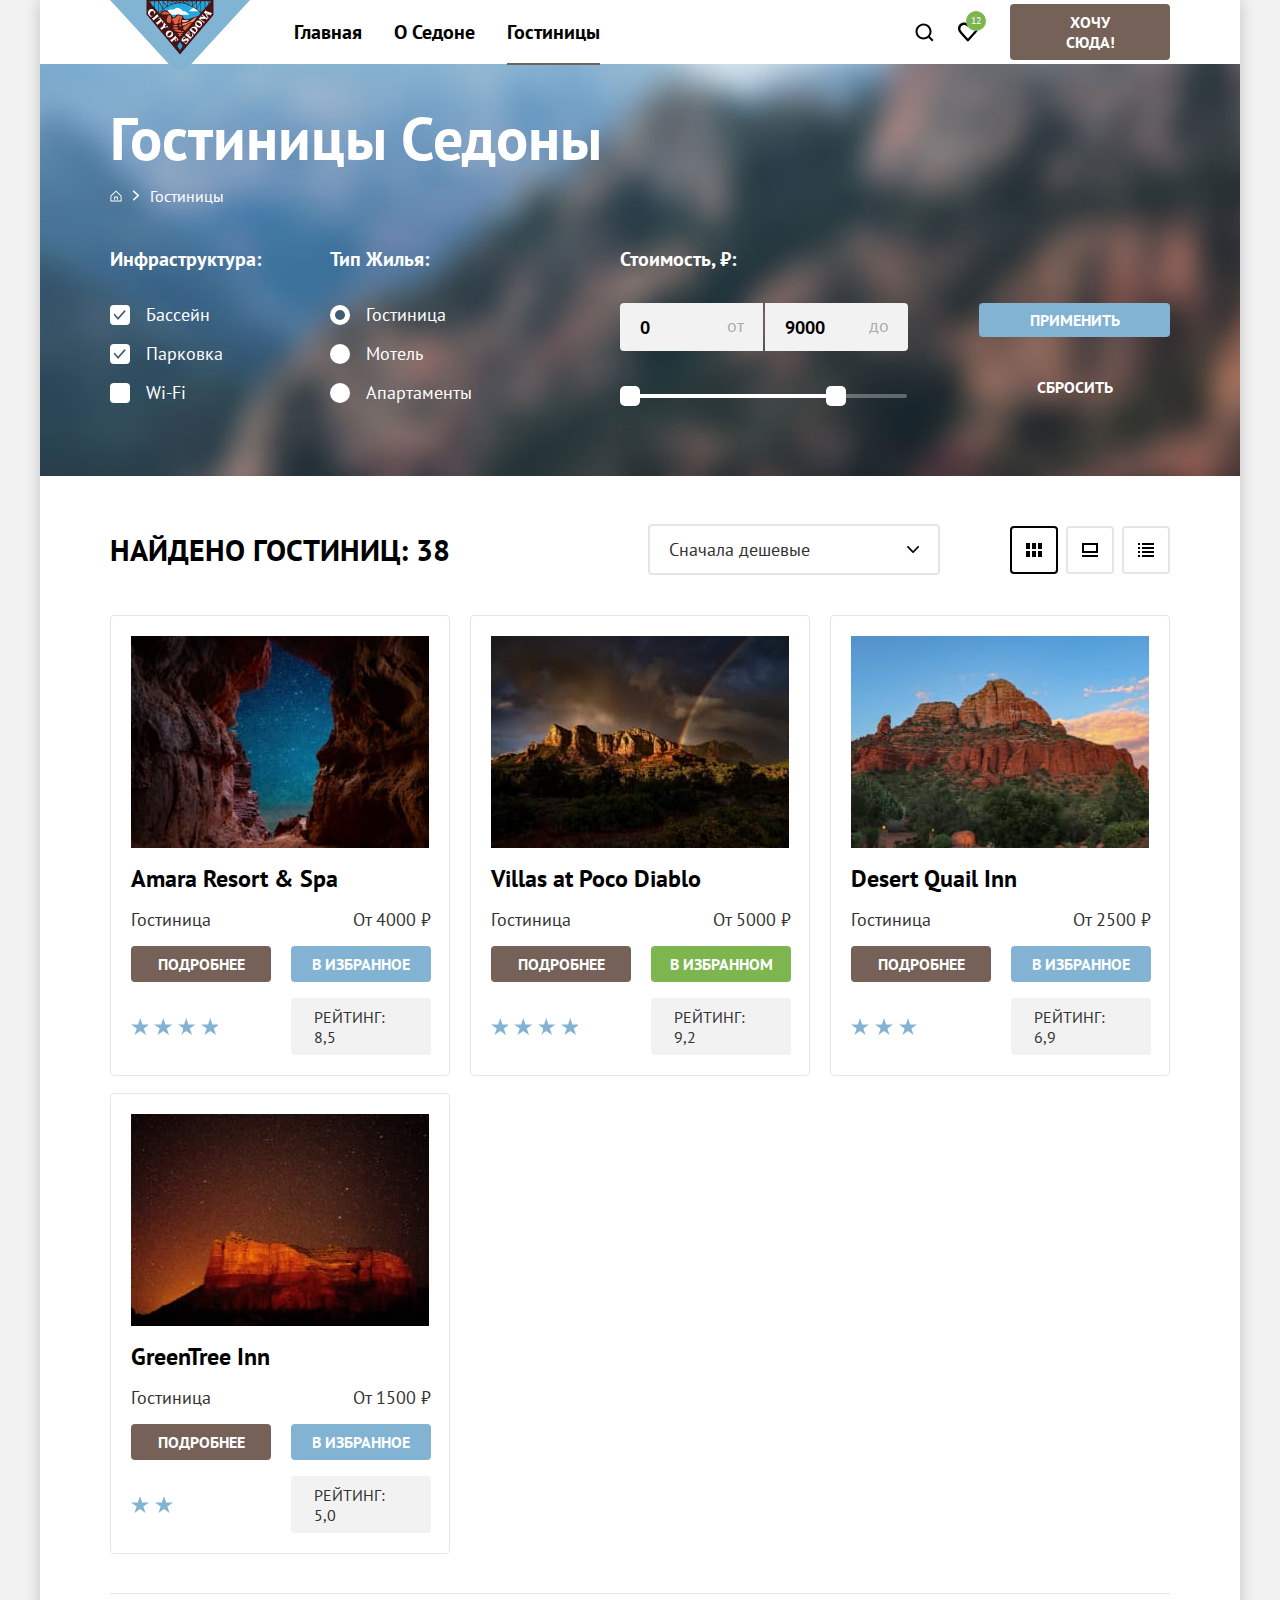
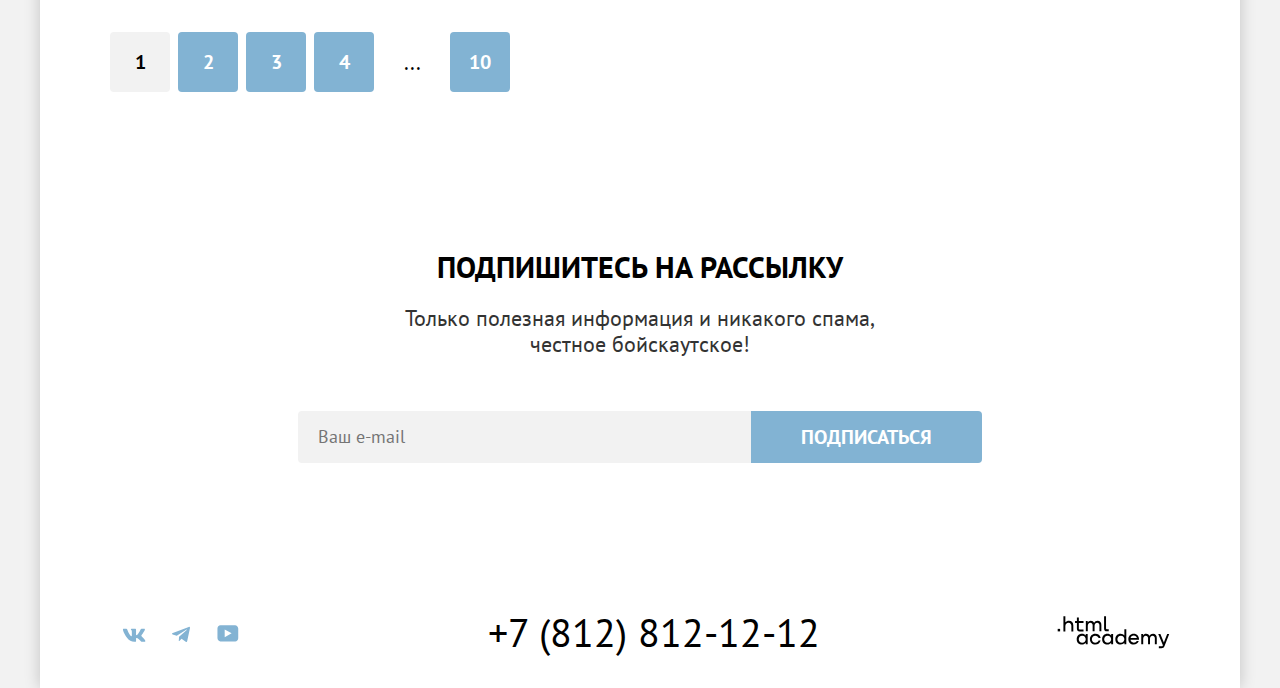
==== commit 3903bd53: "Добавляет правки для стилей." ====
--- a/catalog.html
+++ b/catalog.html
@@ -4,6 +4,7 @@
   <head>
     <meta charset="utf-8">
     <link rel="stylesheet" href="styles/styles.css">
+    <link rel="icon" type="image/png" sizes="32x32" href="images/favicon_32x32.png">
     <title>Список гостиниц Седоны</title>
   </head>
 
@@ -54,18 +55,17 @@
           <a class="button navigation-button button-brown" href="#">Хочу сюда!</a>
         </nav>
       </header>
-      <main class="main-inner main-container">
+      <main class="main-inner main-container" data-test="main">
         <div class="main-inner-filter">
           <h1 class="inner-header-title">Гостиницы Седоны</h1>
           <ol class="breadcrumbs-list">
             <li class="breadcrumbs-item breadcrumbs-home-page">
-              <a class="bredcrumbs-link breadcrumbs-index" href="index.html">
-                <svg width="12" height="12" aria-hidden="true" focusable="false" viewBox="0 0 13 13" fill="none"
-                  xmlns="http://www.w3.org/2000/svg">
+              <a class="breadcrumbs-link breadcrumbs-index" href="index.html">
+                <svg class="home-page" width="12" height="12" aria-hidden="true" focusable="false" viewBox="0 0 13 13"
+                  fill="white" xmlns="http://www.w3.org/2000/svg">
                   <path
-                    d="M6.5 0.5L0.5 6.30006V12.5001H12.5V6.30006L6.5 0.5ZM11.5 11.5001H1.5V6.70005L6.5 1.9L11.5 6.70005V11.5001Z"
-                    fill="white" />
-                  <path d="M4.5 10.5001H5.5V8.00005H7.5V10.5001H8.5V7.00005H4.5V10.5001Z" fill="white" />
+                    d="M6.5 0.5L0.5 6.30006V12.5001H12.5V6.30006L6.5 0.5ZM11.5 11.5001H1.5V6.70005L6.5 1.9L11.5 6.70005V11.5001Z" />
+                  <path d="M4.5 10.5001H5.5V8.00005H7.5V10.5001H8.5V7.00005H4.5V10.5001Z" />
                 </svg>
                 <span class="visually-hidden">На главную</span>
               </a>
@@ -75,27 +75,27 @@
             </li>
           </ol>
           <form class="catalog-filter" action="https://echo.htmlacademy.ru/" method="get">
-            <div class="wrapper-catalog-filter-group">
+            <div class="wrapper-catalog-filter-group" data-test="filter">
               <fieldset class="catalog-filter-group">
                 <legend class="catalog-filter-title">Инфраструктура:</legend>
                 <ul class="catalog-filter-list">
                   <li class="catalog-filter-item">
                     <label class="control">
-                      <input class="control-input" type="checkbox" name="swimming-pool" checked>
+                      <input class="control-input visually-hidden" type="checkbox" name="swimming-pool" checked>
                       <span class="control-mark control-checkbox"></span>
                       Бассейн
                     </label>
                   </li>
                   <li class="catalog-filter-item">
                     <label class="control">
-                      <input class="control-input" type="checkbox" name="parking" checked>
+                      <input class="control-input visually-hidden" type="checkbox" name="parking" checked>
                       <span class="control-mark control-checkbox"></span>
                       Парковка
                     </label>
                   </li>
                   <li class="catalog-filter-item">
                     <label class="control">
-                      <input class="control-input" type="checkbox" name="wi-fi">
+                      <input class="control-input visually-hidden" type="checkbox" name="wi-fi">
                       <span class="control-mark control-checkbox"></span>
                       Wi-Fi
                     </label>
@@ -103,25 +103,26 @@
                 </ul>
               </fieldset>
               <fieldset class="catalog-filter-group">
-                <legend class="catalog-filter-title">Тип жилья:</legend>
+                <legend class="catalog-filter-title">Тип Жилья:</legend>
                 <ul class="catalog-filter-list">
                   <li class="catalog-filter-item">
                     <label class="control">
-                      <input class="control-input" type="radio" name="accomodation" value="hotel" checked>
+                      <input class="control-input visually-hidden" type="radio" name="accomodation" value="hotel"
+                        checked>
                       <span class="control-mark control-radio"></span>
                       Гостиница
                     </label>
                   </li>
                   <li class="catalog-filter-item">
                     <label class="control">
-                      <input class="control-input" type="radio" name="accomodation" value="motel">
+                      <input class="control-input visually-hidden" type="radio" name="accomodation" value="motel">
                       <span class="control-mark control-radio"></span>
                       Мотель
                     </label>
                   </li>
                   <li class="catalog-filter-item">
                     <label class="control">
-                      <input class="control-input" type="radio" name="accomodation" value="apartment">
+                      <input class="control-input visually-hidden" type="radio" name="accomodation" value="apartment">
                       <span class="control-mark control-radio"></span>
                       Апартаменты
                     </label>
@@ -129,13 +130,13 @@
                 </ul>
               </fieldset>
             </div>
-            <fieldset class="catalog-filter-group">
+            <fieldset class="catalog-filter-group filter-group-price" data-test="filter">
               <legend class="catalog-filter-title">Стоимость, ₽:</legend>
               <div class="range">
                 <div class="range-wrapper-inputs">
                   <div class="wrapper-label-range-min">
                     <input class="range-input range-min" id="range-input-minimum" type="number" value="0"
-                      name="min-price"><span class="min-price"></span>
+                      name="min-price">
                     <label class="catalog-filter-label label-min" for="range-input-minimum">от</label>
                   </div>
                   <div class="wrapper-label-range-max">
@@ -156,13 +157,13 @@
                 </div>
               </div>
             </fieldset>
-            <div class="wrapper-button-filter">
+            <div class="wrapper-button-filter" data-test="filter">
               <button class="button button-blue" type="submit">Применить</button>
               <button class="button button-transparent" type="reset">Сбросить</button>
             </div>
           </form>
         </div>
-        <div class="catalog-wrapper-content">
+        <div class="catalog-wrapper-content" data-test="catalog">
           <div class="sorting-container">
             <h2 class="accomodation-found">Найдено гостиниц: <span>38</span></h2>
             <div class="select">
@@ -174,17 +175,17 @@
             </div>
             <ul class="view-button">
               <li class="view-button-item active-item">
-                <a class="button-view mode-1" href="#">
+                <a class="button-view show-catalog" href="#">
                   <span class="visually-hidden">Показать каталог</span>
                 </a>
               </li>
               <li class="view-button-item">
-                <a class="button-view mode-2" href="#">
+                <a class="button-view show-slideshow" href="#">
                   <span class="visually-hidden">Показать слайдшоу</span>
                 </a>
               </li>
               <li class="view-button-item">
-                <a class="button-view mode-3" href="#">
+                <a class="button-view show-list" href="#">
                   <span class="visually-hidden">Показать список</span>
                 </a>
               </li>
@@ -193,7 +194,7 @@
           <ul class="accomodation-list">
             <li class="card">
               <a class="card-link" href="accomodation.html">
-                <img class="card-image" src="images/hotel-1.jpg" width="300" height="212"
+                <img class="card-image" src="images/hotel_amara_resort_and_spa.jpg" width="300" height="212"
                   alt="Звездное ночное небо сквозь ущелье">
                 <h3 class="card-title">Amara Resort & Spa</h3>
               </a>
@@ -208,7 +209,7 @@
             </li>
             <li class="card">
               <a class="card-link" href="accomodation.html">
-                <img class="card-image" src="images/hotel-2.jpg" width="300" height="212"
+                <img class="card-image" src="images/hotel_villas_at_poco_diablo.jpg" width="300" height="212"
                   alt="Каньон на фоне туч и радуги">
                 <h3 class="card-title">Villas at Poco Diablo</h3>
               </a>
@@ -223,7 +224,7 @@
             </li>
             <li class="card">
               <a class="card-link" href="accomodation.html">
-                <img class="card-image" src="images/hotel-3.jpg" width="300" height="212"
+                <img class="card-image" src="images/hotel_desert_quail_inn.jpg" width="300" height="212"
                   alt="Каньон посреди деревьев в ясный день">
                 <h3 class="card-title">Desert Quail Inn</h3>
               </a>
@@ -238,7 +239,7 @@
             </li>
             <li class="card">
               <a class="card-link" href="accomodation.html">
-                <img class="card-image" src="images/hotel-4.jpg" width="300" height="212"
+                <img class="card-image" src="images/hotel_green_tree_inn.jpg" width="300" height="212"
                   alt="Каньон на фоне звездного ночного неба">
                 <h3 class="card-title">GreenTree Inn</h3>
               </a>
@@ -273,9 +274,9 @@
             </li>
           </ul>
         </div>
-        <section class="newsletter newsletter-catalog">
+        <section class="newsletter newsletter-catalog" data-test="subscribe">
           <h2 class="information">Подпишитесь на рассылку</h2>
-          <p class="features change-color">Только полезная информация и никакого спама, честное бойскаутское!</p>
+          <p class="features change-color">Только полезная информация и никакого спама, честное&nbsp;бойскаутское!</p>
           <form class="newsletter-form" action="https://echo.htmlacademy.ru/" method="post">
             <label for="newsletter-email" class="visually-hidden">Ваш e-mail</label>
             <input class="field" placeholder="Ваш e-mail" type="email" name="newsletter-email" id="newsletter-email"
@@ -286,24 +287,24 @@
           </form>
         </section>
       </main>
-      <footer class="main-footer">
+      <footer class="main-footer" data-test="footer">
         <ul class="social-list">
           <li class="social-list-item">
             <a class="footer-social-link footer-button-icon vkontakte-icon" href="https://vk.com/htmlacademy">
-              <svg class="footer-icon" width="24" height="14" aria-hidden="true" focusable="false" viewBox="0 0 25 15" fill="#83B3D3"
-                xmlns="http://www.w3.org/2000/svg">
+              <svg class="footer-icon" width="24" height="14" aria-hidden="true" focusable="false" viewBox="0 0 25 15"
+                fill="#83B3D3" xmlns="http://www.w3.org/2000/svg">
                 <path fill-rule="evenodd" clip-rule="evenodd"
-                  d="M24.1164 1.80445C24.2824 1.25845 24.1164 0.856445 23.3214 0.856445H20.6964C20.0284 0.856445 19.7204 1.20345 19.5534 1.58645C19.5534 1.58645 18.2184 4.78245 16.3274 6.85845C15.7154 7.46045 15.4374 7.65145 15.1034 7.65145C14.9364 7.65145 14.6854 7.46045 14.6854 6.91345V1.80445C14.6854 1.14845 14.5014 0.856445 13.9454 0.856445H9.81738C9.40038 0.856445 9.14938 1.16045 9.14938 1.44945C9.14938 2.07045 10.0954 2.21445 10.1924 3.96245V7.76045C10.1924 8.59345 10.0394 8.74444 9.70538 8.74444C8.81538 8.74444 6.65038 5.53345 5.36538 1.85945C5.11638 1.14445 4.86438 0.856445 4.19338 0.856445H1.56638C0.816382 0.856445 0.666382 1.20345 0.666382 1.58645C0.666382 2.26845 1.55638 5.65645 4.81138 10.1374C6.98138 13.1974 10.0364 14.8564 12.8194 14.8564C14.4884 14.8564 14.6944 14.4884 14.6944 13.8534V11.5404C14.6944 10.8034 14.8524 10.6564 15.3814 10.6564C15.7714 10.6564 16.4384 10.8484 17.9964 12.3234C19.7764 14.0724 20.0694 14.8564 21.0714 14.8564H23.6964C24.4464 14.8564 24.8224 14.4884 24.6064 13.7604C24.3684 13.0364 23.5184 11.9854 22.3914 10.7384C21.7794 10.0284 20.8614 9.26345 20.5824 8.88045C20.1934 8.38945 20.3044 8.17044 20.5824 7.73345C20.5824 7.73345 23.7824 3.30745 24.1154 1.80445H24.1164Z"/>
+                  d="M24.1164 1.80445C24.2824 1.25845 24.1164 0.856445 23.3214 0.856445H20.6964C20.0284 0.856445 19.7204 1.20345 19.5534 1.58645C19.5534 1.58645 18.2184 4.78245 16.3274 6.85845C15.7154 7.46045 15.4374 7.65145 15.1034 7.65145C14.9364 7.65145 14.6854 7.46045 14.6854 6.91345V1.80445C14.6854 1.14845 14.5014 0.856445 13.9454 0.856445H9.81738C9.40038 0.856445 9.14938 1.16045 9.14938 1.44945C9.14938 2.07045 10.0954 2.21445 10.1924 3.96245V7.76045C10.1924 8.59345 10.0394 8.74444 9.70538 8.74444C8.81538 8.74444 6.65038 5.53345 5.36538 1.85945C5.11638 1.14445 4.86438 0.856445 4.19338 0.856445H1.56638C0.816382 0.856445 0.666382 1.20345 0.666382 1.58645C0.666382 2.26845 1.55638 5.65645 4.81138 10.1374C6.98138 13.1974 10.0364 14.8564 12.8194 14.8564C14.4884 14.8564 14.6944 14.4884 14.6944 13.8534V11.5404C14.6944 10.8034 14.8524 10.6564 15.3814 10.6564C15.7714 10.6564 16.4384 10.8484 17.9964 12.3234C19.7764 14.0724 20.0694 14.8564 21.0714 14.8564H23.6964C24.4464 14.8564 24.8224 14.4884 24.6064 13.7604C24.3684 13.0364 23.5184 11.9854 22.3914 10.7384C21.7794 10.0284 20.8614 9.26345 20.5824 8.88045C20.1934 8.38945 20.3044 8.17044 20.5824 7.73345C20.5824 7.73345 23.7824 3.30745 24.1154 1.80445H24.1164Z" />
               </svg>
               <span class="visually-hidden">Vkontakte</span>
             </a>
           </li>
           <li class="social-list-item">
             <a class="footer-social-link footer-button-icon telegram-icon" href="https://t.me/htmlacademy">
-              <svg class="footer-icon" width="18" height="16" aria-hidden="true" focusable="false" viewBox="0 0 18 16" fill="#83B3D3"
-                xmlns="http://www.w3.org/2000/svg">
+              <svg class="footer-icon" width="18" height="16" aria-hidden="true" focusable="false" viewBox="0 0 18 16"
+                fill="#83B3D3" xmlns="http://www.w3.org/2000/svg">
                 <path
-                  d="M16.785 0.955705L0.840489 7.1042C-0.247661 7.54126 -0.241365 8.14828 0.640845 8.41897L4.73445 9.69597L14.2058 3.72014C14.6537 3.44766 15.0629 3.59424 14.7265 3.89281L7.05283 10.8183H7.05103L7.05283 10.8192L6.77045 15.0387C7.18413 15.0387 7.36669 14.8489 7.59871 14.625L9.58705 12.6915L13.7229 15.7464C14.4855 16.1664 15.0332 15.9506 15.2229 15.0405L17.9379 2.2453C18.2158 1.13107 17.5126 0.626562 16.785 0.955705Z"/>
+                  d="M16.785 0.955705L0.840489 7.1042C-0.247661 7.54126 -0.241365 8.14828 0.640845 8.41897L4.73445 9.69597L14.2058 3.72014C14.6537 3.44766 15.0629 3.59424 14.7265 3.89281L7.05283 10.8183H7.05103L7.05283 10.8192L6.77045 15.0387C7.18413 15.0387 7.36669 14.8489 7.59871 14.625L9.58705 12.6915L13.7229 15.7464C14.4855 16.1664 15.0332 15.9506 15.2229 15.0405L17.9379 2.2453C18.2158 1.13107 17.5126 0.626562 16.785 0.955705Z" />
               </svg>
               <span class="visually-hidden">Telegram</span>
             </a>
@@ -311,10 +312,10 @@
           <li class="social-list-item">
             <a class="footer-social-link footer-button-icon youtube-icon"
               href="https://www.youtube.com/user/htmlacademyru">
-              <svg class="footer-icon" width="22" height="17" aria-hidden="true" focusable="false" viewBox="0 0 23 18" fill="#83B3D3"
-                xmlns="http://www.w3.org/2000/svg">
+              <svg class="footer-icon" width="22" height="17" aria-hidden="true" focusable="false" viewBox="0 0 23 18"
+                fill="#83B3D3" xmlns="http://www.w3.org/2000/svg">
                 <path
-                  d="M18.9402 0.356445H3.50738C1.64668 0.356445 0.333252 1.9502 0.333252 3.75645V13.8502C0.333252 15.7627 1.64668 17.3564 3.50738 17.3564H19.1591C20.8009 17.3564 22.3333 15.7627 22.3333 13.9564V3.75645C22.1143 1.9502 20.8009 0.356445 18.9402 0.356445ZM7.99494 12.8939V4.81894L15.3283 8.85645L7.99494 12.8939Z"/>
+                  d="M18.9402 0.356445H3.50738C1.64668 0.356445 0.333252 1.9502 0.333252 3.75645V13.8502C0.333252 15.7627 1.64668 17.3564 3.50738 17.3564H19.1591C20.8009 17.3564 22.3333 15.7627 22.3333 13.9564V3.75645C22.1143 1.9502 20.8009 0.356445 18.9402 0.356445ZM7.99494 12.8939V4.81894L15.3283 8.85645L7.99494 12.8939Z" />
               </svg>
               <span class="visually-hidden">Youtube</span>
             </a>
@@ -324,31 +325,31 @@
           <a class="footer-phone-call" href="tel:+78128121212">+7 (812) 812-12-12</a>
         </address>
         <a class="copyright" href="https://htmlacademy.ru/">
-          <svg class="academy-logo" role="img" width="115" height="33" aria-label="Логотип HTML Academy" viewBox="0 0 115 34" fill="black"
-            xmlns="http://www.w3.org/2000/svg">
-            <path d="M0 13.2564V15.8564H2.5V13.2564H0Z"/>
-            <path
-              d="M11.6 4.85645C10 4.85645 8.8 5.55645 8 6.55645H7.9V0.356445H5.9V15.8564H7.9V10.5564C7.9 8.45645 9.2 6.95645 11.2 6.95645C13 6.95645 14.1 8.35645 14.1 10.1564V15.8564H16.1V9.75644C16.2 6.75644 14.3 4.85645 11.6 4.85645Z"/>
-            <path
-              d="M26.6 5.15645H21.8V1.45645H19.8V5.25645H17.9V7.25645H19.8V13.2564C19.8 14.9564 20.8 15.9564 22.5 15.9564H26.6V13.9564H22.9C22.2 13.9564 21.8 13.5564 21.8 12.8564V7.15645H26.6V5.15645Z"/>
-            <path
-              d="M41.1 4.95645C39.5 4.95645 38.2 5.75644 37.6 7.05645H37.5C36.9 5.85645 35.7 4.95645 34.1 4.95645C32.7 4.95645 31.6 5.75645 31 6.75645H30.9V5.15645H29V15.7564H31V10.3564C31 8.35645 32 6.85645 33.6 6.85645C35.1 6.85645 36 7.85645 36 9.45645V15.7564H38V10.1564C38 7.75645 39.4 6.85645 40.6 6.85645C42.1 6.85645 43 7.85645 43 9.45645V15.7564H45V9.25644C45.1 6.75644 43.6 4.95645 41.1 4.95645Z"/>
-            <path
-              d="M47.8 13.0564C47.8 14.7564 48.8 15.7564 50.6 15.7564H52.6V13.7564H50.9C50.2 13.7564 49.8 13.3564 49.8 12.6564V0.356445H47.8V13.0564Z"/>
-            <path
-              d="M28.9 20.0564C28 18.9564 26.7 18.2564 25 18.2564C21.9 18.2564 19.6 20.5564 19.6 23.8564C19.6 27.1564 21.9 29.4564 25 29.4564C26.8 29.4564 28 28.6564 28.8 27.5564H28.9V29.1564H30.9V18.5564H28.9V20.0564ZM25.3 27.4564C23.1 27.4564 21.7 25.8564 21.7 23.8564C21.7 21.8564 23.1 20.2564 25.3 20.2564C27.5 20.2564 28.9 21.8564 28.9 23.8564C28.9 25.7564 27.5 27.4564 25.3 27.4564Z"/>
-            <path
-              d="M44.2 22.3564C43.7 19.9564 41.6 18.2564 38.8 18.2564C35.4 18.2564 33.2 20.7564 33.2 23.8564C33.2 26.9564 35.4 29.4564 38.8 29.4564C41.6 29.4564 43.7 27.6564 44.2 25.2564H42.1C41.7 26.5564 40.4 27.5564 38.8 27.5564C36.6 27.5564 35.2 25.9564 35.2 23.9564C35.2 21.9564 36.6 20.3564 38.8 20.3564C40.4 20.3564 41.6 21.3564 42.1 22.5564H44.2V22.3564Z"/>
-            <path
-              d="M55.1 20.0564C54.2 18.9564 52.9 18.2564 51.2 18.2564C48.1 18.2564 45.8 20.5564 45.8 23.8564C45.8 27.1564 48.1 29.4564 51.2 29.4564C53 29.4564 54.2 28.6564 55 27.5564H55.1V29.1564H57.1V18.5564H55.1V20.0564ZM51.5 27.4564C49.3 27.4564 47.9 25.8564 47.9 23.8564C47.9 21.8564 49.3 20.2564 51.5 20.2564C53.7 20.2564 55.1 21.8564 55.1 23.8564C55.1 25.7564 53.6 27.4564 51.5 27.4564Z"/>
-            <path
-              d="M68.7 20.1564C67.8 19.0564 66.5 18.2564 64.8 18.2564C61.7 18.2564 59.4 20.5564 59.4 23.8564C59.4 27.1564 61.6 29.4564 64.8 29.4564C66.5 29.4564 67.8 28.6564 68.6 27.6564H68.7V29.1564H70.7V13.7564H68.7V20.1564ZM65.1 27.4564C62.9 27.4564 61.5 25.8564 61.5 23.8564C61.5 21.8564 62.9 20.2564 65.1 20.2564C67.3 20.2564 68.7 21.8564 68.7 23.8564C68.6 25.8564 67.2 27.4564 65.1 27.4564Z"/>
-            <path
-              d="M78.3 18.2564C75 18.2564 72.8 20.7564 72.8 23.8564C72.8 26.8564 74.9 29.4564 78.3 29.4564C80.8 29.4564 82.8 28.1564 83.5 25.8564H81.4C80.9 26.8564 79.8 27.4564 78.4 27.4564C76.5 27.4564 75.1 26.1564 75 24.5564H83.8C84 20.9564 81.8 18.2564 78.3 18.2564ZM78.3 20.1564C80 20.1564 81.3 21.1564 81.6 22.7564H75.1C75.4 21.2564 76.6 20.1564 78.3 20.1564Z"/>
-            <path
-              d="M98.2 18.2564C96.6 18.2564 95.3 19.0564 94.6 20.2564H94.5C93.9 19.0564 92.7 18.2564 91.1 18.2564C89.7 18.2564 88.6 18.9564 88 20.0564V18.5564H86.1V29.1564H88.1V23.7564C88.1 21.7564 89.1 20.3564 90.7 20.2564C92.2 20.2564 93.1 21.2564 93.1 22.8564V29.1564H95.1V23.5564C95.1 21.1564 96.5 20.2564 97.7 20.2564C99.2 20.2564 100.1 21.2564 100.1 22.8564V29.1564H102.1V22.6564C102.2 20.0564 100.7 18.2564 98.2 18.2564Z"/>
-            <path
-              d="M109.4 27.3564L105.8 18.4564H103.6L108.4 30.0564C108.1 30.9564 107.7 31.2564 106.7 31.2564H104.2V33.2564H106.7C108.5 33.2564 109.5 32.4564 110.2 30.6564L114.9 18.4564H112.8L109.4 27.3564Z"/>
+          <svg class="academy-logo" role="img" width="115" height="33" aria-label="Логотип HTML Academy"
+            viewBox="0 0 115 34" fill="black" xmlns="http://www.w3.org/2000/svg">
+            <path d="M0 13.2564V15.8564H2.5V13.2564H0Z" />
+            <path
+              d="M11.6 4.85645C10 4.85645 8.8 5.55645 8 6.55645H7.9V0.356445H5.9V15.8564H7.9V10.5564C7.9 8.45645 9.2 6.95645 11.2 6.95645C13 6.95645 14.1 8.35645 14.1 10.1564V15.8564H16.1V9.75644C16.2 6.75644 14.3 4.85645 11.6 4.85645Z" />
+            <path
+              d="M26.6 5.15645H21.8V1.45645H19.8V5.25645H17.9V7.25645H19.8V13.2564C19.8 14.9564 20.8 15.9564 22.5 15.9564H26.6V13.9564H22.9C22.2 13.9564 21.8 13.5564 21.8 12.8564V7.15645H26.6V5.15645Z" />
+            <path
+              d="M41.1 4.95645C39.5 4.95645 38.2 5.75644 37.6 7.05645H37.5C36.9 5.85645 35.7 4.95645 34.1 4.95645C32.7 4.95645 31.6 5.75645 31 6.75645H30.9V5.15645H29V15.7564H31V10.3564C31 8.35645 32 6.85645 33.6 6.85645C35.1 6.85645 36 7.85645 36 9.45645V15.7564H38V10.1564C38 7.75645 39.4 6.85645 40.6 6.85645C42.1 6.85645 43 7.85645 43 9.45645V15.7564H45V9.25644C45.1 6.75644 43.6 4.95645 41.1 4.95645Z" />
+            <path
+              d="M47.8 13.0564C47.8 14.7564 48.8 15.7564 50.6 15.7564H52.6V13.7564H50.9C50.2 13.7564 49.8 13.3564 49.8 12.6564V0.356445H47.8V13.0564Z" />
+            <path
+              d="M28.9 20.0564C28 18.9564 26.7 18.2564 25 18.2564C21.9 18.2564 19.6 20.5564 19.6 23.8564C19.6 27.1564 21.9 29.4564 25 29.4564C26.8 29.4564 28 28.6564 28.8 27.5564H28.9V29.1564H30.9V18.5564H28.9V20.0564ZM25.3 27.4564C23.1 27.4564 21.7 25.8564 21.7 23.8564C21.7 21.8564 23.1 20.2564 25.3 20.2564C27.5 20.2564 28.9 21.8564 28.9 23.8564C28.9 25.7564 27.5 27.4564 25.3 27.4564Z" />
+            <path
+              d="M44.2 22.3564C43.7 19.9564 41.6 18.2564 38.8 18.2564C35.4 18.2564 33.2 20.7564 33.2 23.8564C33.2 26.9564 35.4 29.4564 38.8 29.4564C41.6 29.4564 43.7 27.6564 44.2 25.2564H42.1C41.7 26.5564 40.4 27.5564 38.8 27.5564C36.6 27.5564 35.2 25.9564 35.2 23.9564C35.2 21.9564 36.6 20.3564 38.8 20.3564C40.4 20.3564 41.6 21.3564 42.1 22.5564H44.2V22.3564Z" />
+            <path
+              d="M55.1 20.0564C54.2 18.9564 52.9 18.2564 51.2 18.2564C48.1 18.2564 45.8 20.5564 45.8 23.8564C45.8 27.1564 48.1 29.4564 51.2 29.4564C53 29.4564 54.2 28.6564 55 27.5564H55.1V29.1564H57.1V18.5564H55.1V20.0564ZM51.5 27.4564C49.3 27.4564 47.9 25.8564 47.9 23.8564C47.9 21.8564 49.3 20.2564 51.5 20.2564C53.7 20.2564 55.1 21.8564 55.1 23.8564C55.1 25.7564 53.6 27.4564 51.5 27.4564Z" />
+            <path
+              d="M68.7 20.1564C67.8 19.0564 66.5 18.2564 64.8 18.2564C61.7 18.2564 59.4 20.5564 59.4 23.8564C59.4 27.1564 61.6 29.4564 64.8 29.4564C66.5 29.4564 67.8 28.6564 68.6 27.6564H68.7V29.1564H70.7V13.7564H68.7V20.1564ZM65.1 27.4564C62.9 27.4564 61.5 25.8564 61.5 23.8564C61.5 21.8564 62.9 20.2564 65.1 20.2564C67.3 20.2564 68.7 21.8564 68.7 23.8564C68.6 25.8564 67.2 27.4564 65.1 27.4564Z" />
+            <path
+              d="M78.3 18.2564C75 18.2564 72.8 20.7564 72.8 23.8564C72.8 26.8564 74.9 29.4564 78.3 29.4564C80.8 29.4564 82.8 28.1564 83.5 25.8564H81.4C80.9 26.8564 79.8 27.4564 78.4 27.4564C76.5 27.4564 75.1 26.1564 75 24.5564H83.8C84 20.9564 81.8 18.2564 78.3 18.2564ZM78.3 20.1564C80 20.1564 81.3 21.1564 81.6 22.7564H75.1C75.4 21.2564 76.6 20.1564 78.3 20.1564Z" />
+            <path
+              d="M98.2 18.2564C96.6 18.2564 95.3 19.0564 94.6 20.2564H94.5C93.9 19.0564 92.7 18.2564 91.1 18.2564C89.7 18.2564 88.6 18.9564 88 20.0564V18.5564H86.1V29.1564H88.1V23.7564C88.1 21.7564 89.1 20.3564 90.7 20.2564C92.2 20.2564 93.1 21.2564 93.1 22.8564V29.1564H95.1V23.5564C95.1 21.1564 96.5 20.2564 97.7 20.2564C99.2 20.2564 100.1 21.2564 100.1 22.8564V29.1564H102.1V22.6564C102.2 20.0564 100.7 18.2564 98.2 18.2564Z" />
+            <path
+              d="M109.4 27.3564L105.8 18.4564H103.6L108.4 30.0564C108.1 30.9564 107.7 31.2564 106.7 31.2564H104.2V33.2564H106.7C108.5 33.2564 109.5 32.4564 110.2 30.6564L114.9 18.4564H112.8L109.4 27.3564Z" />
           </svg>
         </a>
       </footer>
--- a/styles/styles.css
+++ b/styles/styles.css
@@ -14,21 +14,15 @@
   font-display: swap;
 }
 
-html {
-height: 100%;
-}
-
 body {
-font-family: "PT Sans", "Arial", sans-serif;
-font-size: 18px;
-line-height: 21px;
-color: #000000;
-background-color: #F2F2F2;
-font-weight: 400;
-padding-right: 40px;
-padding-left: 40px;
-margin: 0 auto;
-width: 1200px;
+  font-family: "PT Sans", "Arial", sans-serif;
+  font-size: 18px;
+  line-height: 21px;
+  margin: 0;
+  color: #000000;
+  background-color: #F2F2F2;
+  font-weight: 400;
+  min-width: 1200px;
 }
 
 .navigation-link {
@@ -36,7 +30,7 @@
   line-height: 24px;
   font-weight: 700;
   color: #000000;
-  text-decoration:none;
+  text-decoration: none;
   display: inline-block;
   padding: 20px 16px;
 }
@@ -70,7 +64,8 @@
   left: 20px;
 }
 
-.main-index .hero{
+.main-index .hero {
+  padding: 51px 371px 82px;
   background-color: #63787D;
   background-image: url("../images/decorative_cover.svg"), url("../images/main_index_background.jpg");
   background-size: 100% auto, cover;
@@ -85,9 +80,8 @@
   text-align: center;
   text-transform: uppercase;
   margin: 0;
-  padding: 0;
-  margin-left: 290px;
-  margin-right: 290px;
+  margin-left: 285px;
+  margin-right: 285px;
   margin-bottom: 25px;
 }
 
@@ -95,12 +89,17 @@
   font-size: 22px;
   line-height: 26px;
   text-align: center;
-  margin: 0 auto;
+  margin: 0;
   margin-bottom: 90px;
 }
 
 .advantages {
-  padding-top: 64px;
+  padding-top: 69px;
+}
+
+.advantages .features {
+  padding-right: 272px;
+  padding-left: 272px;
 }
 
 .advantages-title {
@@ -108,12 +107,10 @@
   line-height: 28px;
   text-transform: uppercase;
   text-align: center;
-  padding: 0;
-  width: 175px;
   margin: 0 auto;
   margin-bottom: 60px;
   position: relative;
-  }
+}
 
 .advantages-title::after {
   content: " ";
@@ -121,15 +118,15 @@
   width: 60px;
   height: 2px;
   bottom: -29px;
-  left: 57.5px;
-  riht: 57.5px;
+  left: 85px;
+  right: 85px;
 }
 
 .advantages-light::after {
   background-color: rgba(255, 255, 255, 0.3);
 }
 
-.advantages-light-2::after {
+.advantages-light-two::after {
   background-color: rgba(0, 0, 0, 0.3);
 }
 
@@ -180,7 +177,7 @@
 .main-index .newsletter {
   background-color: #637579;
   background-image: url("../images/index_subscription_background.png");
-  background-size: 100% auto;
+  background-size: cover;
   background-repeat: no-repeat;
   color: #FFFFFF;
   padding-top: 96px;
@@ -190,8 +187,8 @@
 }
 
 .newsletter-email {
- line-height: 24px;
- background-color: #F2F2F2;
+  line-height: 24px;
+  background-color: #F2F2F2;
 }
 
 .newsletter {
@@ -218,6 +215,10 @@
   color: #000000;
   text-decoration: none;
   font-style: normal;
+  display: inline-block;
+  width: 720px;
+  margin-left: 42px;
+  margin-right: 42px;
 }
 
 .main-inner-filter {
@@ -227,7 +228,7 @@
   background-position: center;
   color: #000000;
   background-color: #656366;
-  padding: 35px 70px 70px 70px;
+  padding: 35px 70px 72px 70px;
 }
 
 .inner-header-title {
@@ -235,22 +236,23 @@
   line-height: 78px;
   color: #FFFFFF;
   margin: 0;
-  padding: 0;
   margin-bottom: 8px;
 }
 
-.breadcrumbs-item a {
-  color: #FFFFFF;
-  font-size: 16px;
-  text-decoration: none;
-}
-
 .catalog-list:hover {
-  color: rgba(255, 255, 255, 0.6);
+  opacity: 0.6;
 }
 
 .catalog-list:active {
-  color: rgba(255, 255, 255, 0.3);
+  opacity: 0.3;
+}
+
+.breadcrumbs-link:hover .home-page {
+  opacity: 0.6;
+}
+
+.breadcrumbs-link:active .home-page {
+  opacity: 0.3;
 }
 
 .catalog-filter-title {
@@ -274,7 +276,6 @@
 
 .catalog-filter-item:focus {
   color: rgba(255, 255, 255, 0.6);
-
 }
 
 .accomodation-found {
@@ -283,9 +284,9 @@
   font-weight: 700;
   text-transform: uppercase;
   margin: 0;
-  padding: 0;
-  margin-right: 200px;
+  margin-right: auto;
   align-self: center;
+  max-width: 400px;
 }
 
 .card-link {
@@ -293,11 +294,15 @@
   line-height: 28px;
   text-decoration: none;
   color: #000000;
+  flex-grow: 1;
 }
 
 .card-title {
-  width: 300px;
-  height: 28px;
+  font: inherit;
+  font-size: 24px;
+  line-height: 28px;
+  font-weight: 700;
+  min-width: 300px;
   margin: 0;
   margin-bottom: 16px;
 }
@@ -307,7 +312,7 @@
   max-width: 100%;
   margin: 0;
   padding: 0;
-  margin-bottom: 16px;
+  margin-bottom: 17px;
 }
 
 .card-rating {
@@ -331,13 +336,11 @@
   display: block;
   box-sizing: border-box;
   min-width: 60px;
-  height: 60px;
+  min-height: 60px;
   margin: 0;
   text-align: center;
-  padding-top: 12px;
-  padding-bottom: 12px;
-  padding-left: 5px;
-  padding-right: 5px;
+  padding: 12px 5px;
+  border-radius: 4px;
 }
 
 .pagination-active {
@@ -358,7 +361,7 @@
   line-height: 20px;
   text-align: center;
   border: none;
-  font-family: "PT Sans";
+  font-family: "PT Sans", "Arial", sans-serif;
   padding: 0;
   cursor: pointer;
 }
@@ -373,16 +376,13 @@
   background-color: #615048;
 }
 
-.button-brown:active,
-.button-blue:active,
-.button-green:active {
+.button:active {
   color: rgba(255, 255, 255, 0.3);
 }
 
-.button-brown:disabled,
-.button-blue:disabled,
-.button-green:disabled {
-  background-color: rgba(255, 255, 255, 0.3);
+.button:disabled,
+.button.disabled {
+  background-color: #E5E5E5;
 }
 
 .button-blue {
@@ -437,13 +437,13 @@
 }
 
 .wrapper {
-  box-shadow: 0px 0px 15px 0px rgba(0, 0, 0, 0.2);
+  box-shadow: 0 0 15px 0 rgba(0, 0, 0, 0.2);
   background-color: #FFFFFF;
-  min-width: 1200px;
+  width: 1200px;
   margin: 0 auto;
   display: flex;
   flex-direction: column;
-  min-height: 100%;
+  min-height: 100vh;
 }
 
 .hotel-search {
@@ -452,20 +452,19 @@
 }
 
 .main-header {
-  display: flex;
-  margin-right: 70px;
-  margin-left: 70px;
+  padding-right: 70px;
+  padding-left: 70px;
 }
 
 .main-container {
   flex-grow: 1;
 }
+
 .navigation {
   display: flex;
-  width: 100%;
-  margin: 0 auto;
   position: relative;
   justify-content: space-between;
+  align-items: center;
   padding-left: 168px;
 }
 
@@ -478,6 +477,7 @@
 .navigation-logo {
   position: absolute;
   left: 0;
+  top: 0;
 }
 
 .header-logo {
@@ -487,14 +487,18 @@
 }
 
 .navigation-menu {
-  width: 465px;
+  max-width: 465px;
   display: flex;
   flex-wrap: wrap;
 }
 
 .navigation-user {
   margin-left: auto;
-  max-width: 268px;
+  display: flex;
+  flex-wrap: wrap;
+  align-items: center;
+  max-height: 64px;
+  max-width: 200px;
 }
 
 .navigation-button {
@@ -502,12 +506,12 @@
   padding: 8px 34px;
   align-self: center;
   margin-left: 20px;
+  max-width: 160px;
+  box-sizing: border-box;
 }
 
 .hero-img {
   display: block;
-  margin: 0 auto;
-  padding: 51px 371px 82px;
 }
 
 .advantages-list {
@@ -519,34 +523,37 @@
   justify-content: space-between;
 }
 
-.advantages-list-item-2 {
+.advantages-list-item-two {
   flex-direction: row-reverse;
 }
 
 .advantages-items-wrapper {
   padding: 102px 85px;
-  min-width: 230px;
+  width: 230px;
 }
 
 .advantage-img {
   display: block;
   width: 800px;
-}
-
-.advantages-items-wrapper-2 {
+  flex-shrink: 0;
+}
+
+.advantages-items-wrapper-two {
   width: 230px;
-  padding: 112.5px 85px;
+  padding: 113px 85px;
 }
 
 .infrastructure .information {
   margin: 0;
   margin-bottom: 20px;
-  margin-right: 347.5px;
-  margin-left: 347.5px;
+  margin-right: 348px;
+  margin-left: 348px;
 }
 
 .infrastructure .features {
   margin-bottom: 64px;
+  padding-left: 350px;
+  padding-right: 350px;
 }
 
 .infrastructure-list {
@@ -567,6 +574,7 @@
   margin: 0;
   margin-bottom: 20px;
 }
+
 .hotel-search .features {
   margin: 0;
   margin-bottom: 54px;
@@ -596,7 +604,7 @@
 }
 
 .newsletter .button-blue {
-  border-radius: 0px 4px 4px 0px;
+  border-radius: 0 4px 4px 0;
 }
 
 .main-footer {
@@ -608,14 +616,10 @@
   margin: 0;
   list-style-type: none;
   display: flex;
+  flex-wrap: wrap;
+  align-items: center;
   padding: 5px 0;
-}
-
-.footer-phone-call {
-  display: inline-block;
-  width: 720px;
-  margin-left: 41.5px;
-  margin-right: 41.5px;
+  min-width: 142px;
 }
 
 .copyright {
@@ -628,7 +632,6 @@
 }
 
 .catalog-filter {
-  width: 1200px;
   display: flex;
   justify-content: space-between;
 }
@@ -637,19 +640,30 @@
   margin: 0;
   padding: 0;
   list-style-type: none;
-}
-
-.breadcrumbs-list {
+  display: flex;
+  flex-wrap: wrap;
+  align-items: center;
+  margin-bottom: 40px;
+}
+
+.breadcrumbs-item a {
+  color: #FFFFFF;
+  font-size: 16px;
+  text-decoration: none;
+}
+
+.breadcrumbs-item:not(:first-of-type) {
+  padding-left: 28px;
   position: relative;
 }
 
-.breadcrumbs-list::after {
+.breadcrumbs-item:not(:first-child)::before {
   position: absolute;
   background-image: url("../images/decoration/breadcrumbs_arrow.svg");
   background-repeat: no-repeat;
   background-position: center;
   content: " ";
-  left: 23px;
+  left: 10px;
   width: 8px;
   height: 20px;
 }
@@ -661,23 +675,23 @@
   border: none;
 }
 
+.filter-group-price {
+  margin-left: 70px;
+}
+
 .catalog-filter-list {
   margin: 0;
   padding: 0;
   list-style-type: none;
 }
 
-.catalog-filter {
-  width: 1060px;
-}
-
 .catalog-wrapper-content {
-  padding: 50px 70px 60px 70px;
+  padding: 48px 70px 61px 70px;
 }
 
 .sorting-container {
   display: flex;
-  width: 1060px;
+  align-items: center;
   margin-bottom: 40px;
 }
 
@@ -691,9 +705,12 @@
   margin: 0;
   padding: 0;
   list-style-type: none;
-  display: flex;
-  margin-left: auto;
+  display: grid;
+  grid-template-columns: repeat(3, 48px);
+  gap: 8px;
+  margin-left: 70px;
   align-items: center;
+  max-width: 160px;
 }
 
 .view-button-item {
@@ -703,7 +720,6 @@
   width: 48px;
   height: 48px;
   border: 2px solid rgba(229, 229, 229, 1);
-  border-radius: 2px;
   box-sizing: border-box;
   border-radius: 4px;
 }
@@ -721,16 +737,16 @@
   background-position: center;
 }
 
-.mode-1 {
-  background-image: url('../images/decoration/mode-1.svg');
-}
-
-.mode-2 {
-  background-image: url('../images/decoration/mode-2.svg');
-}
-
-.mode-3 {
-  background-image: url("../images/decoration/mode-3.svg");
+.show-catalog {
+  background-image: url("../images/decoration/catalog_icon.svg");
+}
+
+.show-slideshow {
+  background-image: url("../images/decoration/slideshow_icon.svg");
+}
+
+.show-list {
+  background-image: url("../images/decoration/list_icon.svg");
 }
 
 .active-item {
@@ -738,8 +754,6 @@
   border-radius: 4px;
 }
 
-
-/*Не работает*/
 .view-button-item:focus {
   border: 2px solid #68A2CA;
 }
@@ -752,30 +766,29 @@
   border: 2px solid rgba(0, 0, 0, 1);
 }
 
-
 .accomodation-list {
   display: grid;
-  grid-template-columns: repeat(3, 1fr);
-  gap: 20px;
+  grid-template-columns: repeat(3, 340px);
+  column-gap: 20px;
+  row-gap: 17px;
   margin: 0;
   padding: 0;
   list-style-type: none;
-  padding-bottom: 40px;
-  margin-bottom: 39px;
+  padding-bottom: 39px;
+  margin-bottom: 38px;
   border-bottom: 1px solid #E6E6E6;
 }
 
 .pagination {
   list-style-type: none;
   display: flex;
+  flex-wrap: wrap;
   margin: 0;
   padding: 0;
 }
 
-
 .pagination-item:not(:last-child) {
   margin: 0;
-  padding: 0;
   margin-right: 8px;
 }
 
@@ -793,7 +806,6 @@
 
 .pagination-link:hover,
 .pagination-link:focus {
-  outline: none;
   background-color: #68A2CA;
 }
 
@@ -805,12 +817,15 @@
 .pagination-active:focus,
 .pagination-active:active {
   background-color: #F2F2F2;
+  color: #000000;
 }
 
 .card {
   padding: 20px;
   border: 1px solid #E6E6E6;
   border-radius: 4px;
+  display: flex;
+  flex-direction: column;
 }
 
 .card .button-brown {
@@ -827,18 +842,16 @@
   border-radius: 4px;
 }
 
-.catalog-filter .button-blue {
-  padding: 8px 50px;
+.catalog-filter .button-blue,
+.catalog-filter .button-transparent {
+  padding: 7px 8px;
   border-radius: 4px;
-}
-
-.catalog-filter .button-transparent {
-  padding: 8px 57.5px;
-  border-radius: 4px;
+  width: 100%;
 }
 
 .grid-container {
   display: grid;
+  align-items: center;
   grid-template-columns: 140px 140px;
   grid-gap: 16px 20px;
 }
@@ -850,10 +863,6 @@
 .card-value {
   margin: 0;
   justify-self: end;
-}
-
-.card-stars {
-  margin: 0;
 }
 
 .active-navigation-link {
@@ -870,20 +879,12 @@
   bottom: -1px;
 }
 
-.navigation-link-icon{
+.navigation-link-icon {
   display: inline-block;
   text-decoration: none;
   color: inherit;
   padding: 0;
   margin: 0;
-}
-
-
-.navigation-user {
-  display: flex;
-  align-items: center;
-  width: 88px;
-  height: 64px;
 }
 
 .search-icon {
@@ -936,7 +937,6 @@
   background-color: #FFFFFF;
   box-sizing: border-box;
   width: 47px;
-  height: 40px;
   text-align: center;
   padding-top: 12px;
   padding-bottom: 12px;
@@ -967,8 +967,8 @@
 }
 
 .academy-logo {
-  padding-top: 8.5px;
-  padding-bottom: 8.5px;
+  padding-top: 9px;
+  padding-bottom: 9px;
   vertical-align: bottom;
 }
 
@@ -979,19 +979,19 @@
 
 .copyright:active .academy-logo {
   fill: rgba(117, 97, 87, 0.3);
-
 }
 
 .card-stars {
   padding-top: 10px;
   padding-bottom: 10px;
+  margin: 0;
 }
 
 .card-stars::before {
   content: " ";
   display: block;
   height: 17px;
-  background-image: url("../images/decoration/star-catalog.svg");
+  background-image: url("../images/decoration/star_catalog.svg");
   background-repeat: space no-repeat;
   background-size: contain;
 }
@@ -1008,24 +1008,16 @@
   width: 42px;
 }
 
-.breadcrumbs-list {
-  display: flex;
-  width: 114px;
-  justify-content: space-between;
-  align-items: center;
-  margin-bottom: 40px;
-}
-
-input[type="email"]  {
+input[type="email"] {
   margin: 0;
   padding-left: 20px;
   width: 452px;
+  min-width: 300px;
   color: rgba(0, 0, 0, 1);
   font: inherit;
   font-size: 18px;
   line-height: 24px;
   border: none;
-
 }
 
 .newsletter-form {
@@ -1055,11 +1047,11 @@
 }
 
 .control:hover {
-  color: rgba(255, 255, 255, 0.6);
+  opacity: 0.6;
 }
 
 .control:active {
-  color: rgba(255, 255, 255, 0.3);
+  opacity: 0.3;
 }
 
 .control-mark {
@@ -1072,22 +1064,7 @@
   background-color: #FFFFFF;
 }
 
-.control-mark:hover {
-  background-color: rgba(255, 255, 255, 0.6);
-}
-
-/*Не работает*/
-.control-input:focus + .control-mark::after  {
-  outline: 3px solid rgba(131, 179, 211, 1);
-}
-
-.control-mark:active {
-  background-color: rgba(255, 255, 255, 0.3);
-}
-
-
-/*Не работает*/
-.control-input:focuse {
+.control-input:focus + .control-mark {
   outline: 3px solid #83B3D3;
 }
 
@@ -1101,9 +1078,9 @@
 
 .control-input[type="checkbox"]:checked + .control-mark::after {
   content: "";
-  background-image: url("../images/decoration/checkbox-arrow.svg");
-  width: 12.2px;
-  height: 9.9px;
+  background-image: url("../images/decoration/checkbox_arrow.svg");
+  width: 12px;
+  height: 10px;
   background-repeat: no-repeat;
   background-position: center;
   color: #3F5E72;
@@ -1111,7 +1088,6 @@
   top: 5px;
   left: 4px;
 }
-
 
 .control-input[type="radio"]:checked + .control-mark::before {
   position: absolute;
@@ -1124,6 +1100,11 @@
   content: "";
 }
 
+input[type="number"] {
+  -moz-appearance: textfield;
+  appearance: textfield;
+}
+
 .wrapper-button-filter {
   display: flex;
   flex-direction: column;
@@ -1134,9 +1115,7 @@
 
 .select {
   position: relative;
-  display: flex;
-  align-items: center;
-  width: 292px;
+  min-width: 292px;
 }
 
 .select-control {
@@ -1145,29 +1124,28 @@
   line-height: 21px;
   color: #333333;
   margin: 0;
-  padding: 14px 20px;
+  padding: 13px 19px;
   padding-right: 40px;
   border: 2px solid rgba(229, 229, 229, 1);
   font-family: "PT Sans", "Arial", sans-serif;
-  border-radius: 2px;
+  border-radius: 4px;
   box-sizing: border-box;
   appearance: none;
   background-color: #FFFFFF;
-  background-image: url("../images/decoration/arrow-select.svg");
+  background-image: url("../images/decoration/arrow_select.svg");
   background-repeat: no-repeat;
-  background-position: right 20px center;
+  background-position: right 19px center;
 }
 
 .select-control:hover,
 .select-control:focus {
-  border: none;
-  outline: 2px solid #68A2CA;
+  border: 2px solid #68A2CA;
+  border-radius: 4px;
 }
 
 .select-control:disabled {
-  color: rgba(0, 0, 0, 0.3);
-  border: none;
-  outline: 2px solid rgba(0, 0, 0, 0.3);
+  opacity: 0.3;
+  border: 2px solid rgba(0, 0, 0, 0.3);
 }
 
 .modal-container {
@@ -1178,7 +1156,6 @@
   width: 100%;
   height: 100%;
   background-color: rgba(242, 242, 242, 0.8);
-
 }
 
 .modal {
@@ -1186,6 +1163,8 @@
   margin: auto;
   padding: 64px 70px;
   background-color: #FFFFFF;
+  max-height: 100vh;
+  overflow-y: auto;
 }
 
 .modal-hotel-search {
@@ -1202,13 +1181,13 @@
   cursor: pointer;
   background-color: #F2F2F2;
   border-radius: 50%;
-  top: 60px;
+  top: 65px;
   right: 52px;
 }
 
-.modal-close-button:active {
+.button-close:active {
+  fill: rgba(0, 0, 0, 0.3);
   background-color: #E6E6E6;
-  color: rgba(0, 0, 0, 0.3);
 }
 
 .modal-close-button:hover {
@@ -1216,13 +1195,13 @@
 }
 
 .modal-close-button:focus {
-  outline: 3px solid #83B3D3;
+  border: 3px solid #83B3D3;
   background-color: #E6E6E6;
 }
 
 .modal-title {
   margin: 0;
-  margin-bottom: 64px;
+  margin-bottom: 65px;
   text-transform: uppercase;
   font-family: "PT Sans", "Arial", sans-serif;
   font-size: 30px;
@@ -1237,6 +1216,7 @@
   font-size: 20px;
   line-height: 24px;
   font-weight: 700;
+  max-width: 120px;
   margin: 0;
   padding: 0;
   padding-top: 12px;
@@ -1252,17 +1232,13 @@
   color: #000000;
   background-color: #F2F2F2;
   border: none;
-  padding: 12px 20px;
+  padding: 12px 40px 12px 20px;
   margin-bottom: 4px;
   width: 440px;
   box-sizing: border-box;
   border-radius: 4px;
 }
 
-.form-field-date:active {
-  font-weight: 700;
-}
-
 .form-field-date:hover {
   background-color: #E6E6E6;
 }
@@ -1279,23 +1255,25 @@
 .field-date::after {
   position: absolute;
   content: " ";
-  background-image: url("../images/decoration/modal-calendar-icon.svg");
+  background-image: url("../images/decoration/modal_calendar_icon.svg");
   background-repeat: no-repeat;
   width: 20px;
   height: 20px;
   background-position: center;
   top: 13px;
-  right: 18px;
+  right: 20px;
   fill: #000000;
   opacity: 0.3;
   cursor: pointer;
 }
 
 .field-group {
+  margin: 0;
   display: flex;
   width: 100%;
   flex-wrap: wrap;
   justify-content: space-between;
+  align-items: flex-start;
 }
 
 .group-quantity:not(:last-child) {
@@ -1316,9 +1294,9 @@
 .text {
   font: inherit;
   font-size: 16px;
-  top: 25px;
   margin: 0;
   margin-left: 157px;
+  margin-bottom: 23px;
 }
 
 .text.warning {
@@ -1326,9 +1304,12 @@
 }
 
 .modal-search {
+  font: inherit;
+  font-size: 20px;
+  line-height: 24px;
+  font-weight: 700;
   width: 100%;
-  padding-top: 18px;
-  padding-bottom: 18px;
+  padding: 18px 18px;
   border-radius: 10px;
 }
 
@@ -1358,32 +1339,33 @@
   margin: 0;
 }
 
-
-.minus-button {
+.button-edit-number {
   margin: 0;
   width: 40px;
   height: 48px;
   padding: 14px 10px;
   border: none;
+  cursor: pointer;
+  background-color: #F2F2F2;
+}
+
+.minus-button {
   border-radius: 4px 0 0 4px;
-  cursor: pointer;
 }
 
 .plus-button {
-  margin: 0;
-  width: 40px;
-  height: 48px;
-  padding: 14px 10px;
-  border: none;
   border-radius: 0 4px 4px 0;
-  cursor: pointer;
-}
-
-/*Не работает*/
-.minus-button:hover + .minus-button-svg {
-  fill: #000000;
-}
-
+}
+
+.button-edit-number:hover .button-svg {
+  fill-opacity: 1;
+}
+
+.button-edit-number:focus .button-svg {
+  outline: 3px solid #82B3D3;
+  border-radius: 4px;
+  fill-opacity: 1;
+}
 
 .count-adults {
   margin-right: 46px;
@@ -1401,7 +1383,7 @@
   border: none;
   background-color: #83B3D3;
   border-radius: 50%;
-  padding: 2.5px 3px;
+  padding: 3px 3px;
   margin: 0;
   display: block;
   box-sizing: border-box;
@@ -1429,13 +1411,10 @@
   text-transform: none;
   padding: 15px 18px 18px 22px;
   border-radius: 10px;
-  display: block;
-  width: 256px;
+  min-width: 256px;
   box-sizing: border-box;
   position: absolute;
   left: -114px;
-  margin-bottom: 25px;
-  z-index: 1;
   display: none;
 }
 
@@ -1444,7 +1423,6 @@
   margin-right: 53px;
 }
 
-
 .tooltip-toggle:hover + .tooltip-text,
 .tooltip-toggle:focus + .tooltip-text {
   display: block;
@@ -1456,7 +1434,7 @@
 
 .tooltip-text:after {
   content:'';
-  background-image: url("../images/decoration/tooltip-arrow.svg");
+  background-image: url("../images/decoration/tooltip_arrow.svg");
   width: 19px;
   height: 9px;
   position:absolute;
@@ -1466,25 +1444,24 @@
   margin-left: auto;
   margin-right: auto;
 }
-/*
+
 .modal-container-close {
   display: none;
 }
-*/
+
 .active-catalog {
-position: relative;
+  position: relative;
 }
 
 .active-catalog::after {
-position: absolute;
-content: " ";
-left: 16px;
-right: 16px;
-height: 2px;
-background-color: #756257;
-bottom: -1px;
-}
-
+  position: absolute;
+  content: " ";
+  left: 16px;
+  right: 16px;
+  height: 2px;
+  background-color: #756257;
+  bottom: -1px;
+}
 
 .range-scale {
   position: relative;
@@ -1525,26 +1502,25 @@
 }
 
 .toggle-min {
-top: -8px;
-left: 0;
+  top: -8px;
+  left: 0;
 }
 
 .toggle-max {
-top: -8px;
-right: -20px;
+  top: -8px;
+  right: -20px;
 }
 
 .range-wrapper-inputs {
   display: flex;
   justify-content: center;
-  margin-bottom: 48px;
+  margin-bottom: 43px;
 }
 
 .catalog-filter-label {
   display: flex;
-  color: rgba(0, 0, 0, 0.3);
-}
-
+  opacity: 0.3;
+}
 
 .range-input::-webkit-outer-spin-button,
 .range-input::-webkit-inner-spin-button {
@@ -1556,7 +1532,7 @@
   width: 143px;
   height: 48px;
   margin: 0;
-  padding: 12px 20px;
+  padding: 12px 38px 12px 20px;
   box-sizing: border-box;
   font: inherit;
   background-color: #F2F2F2;
